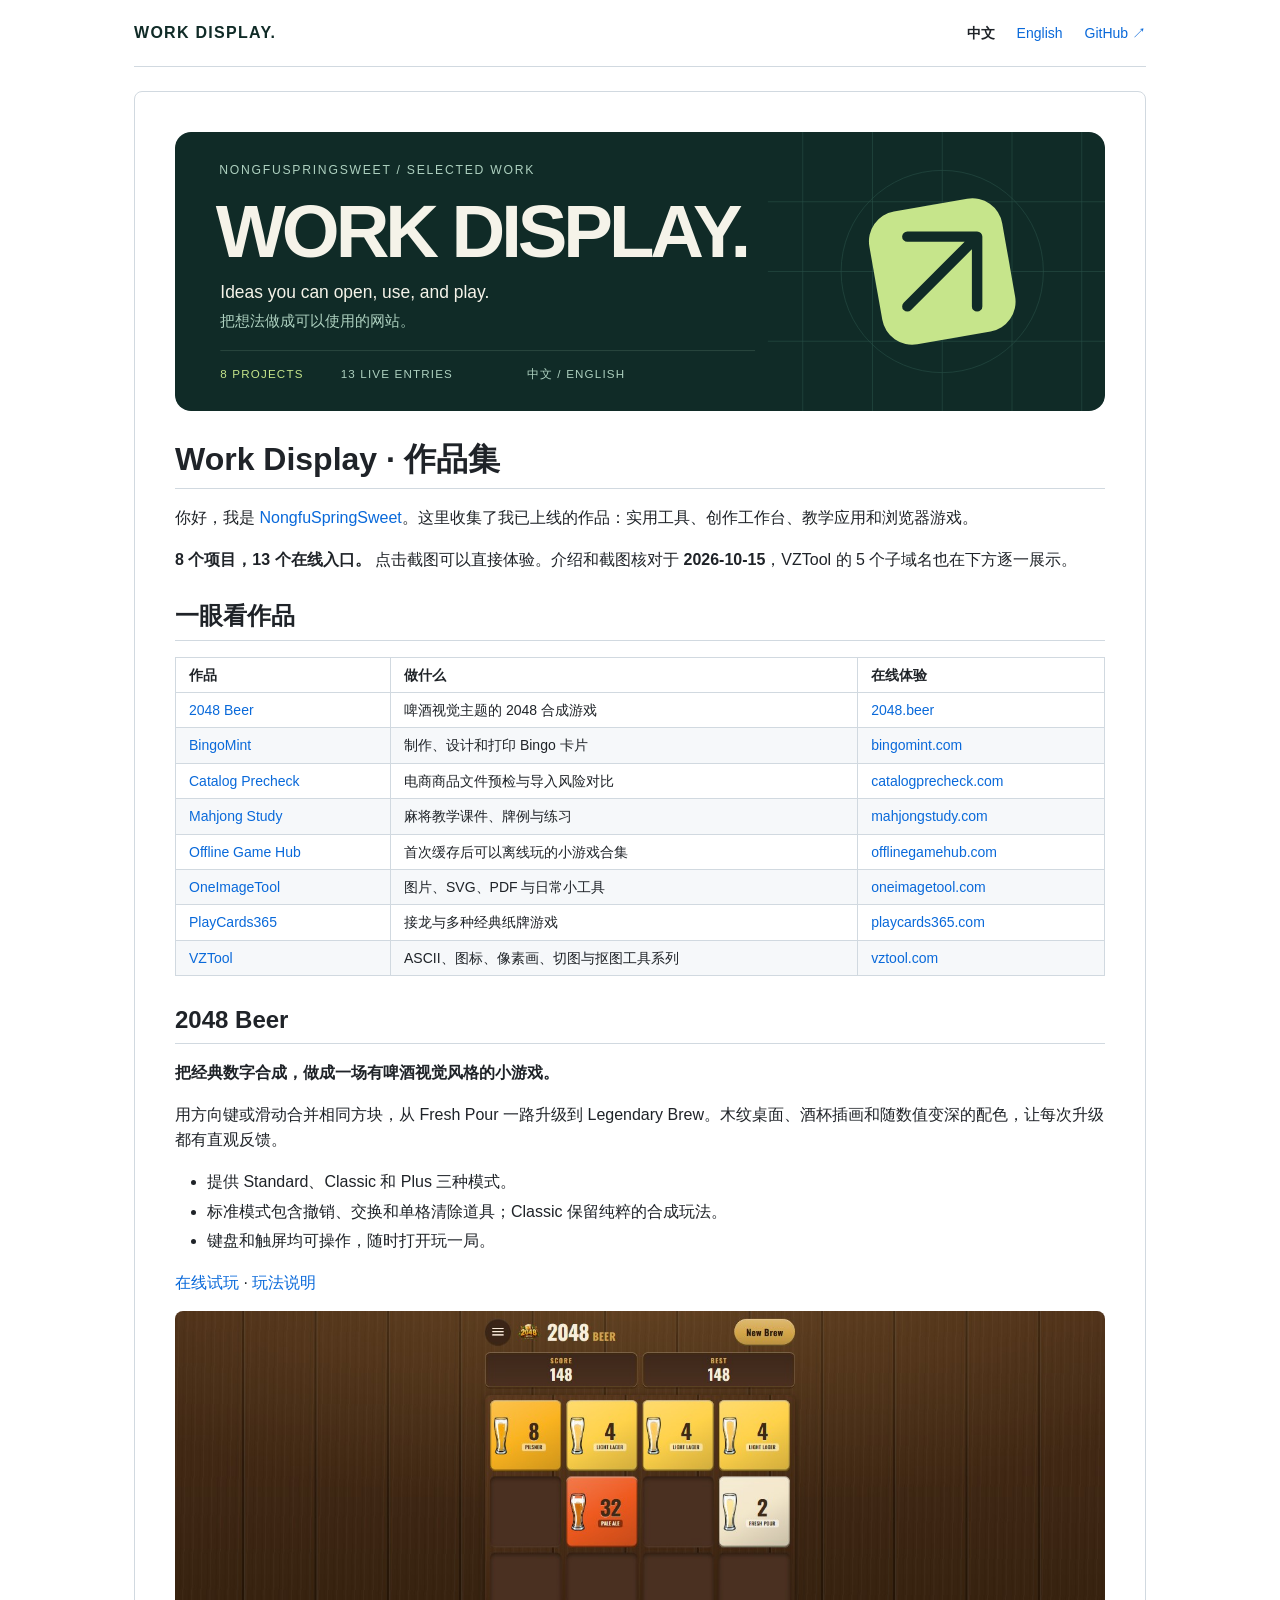
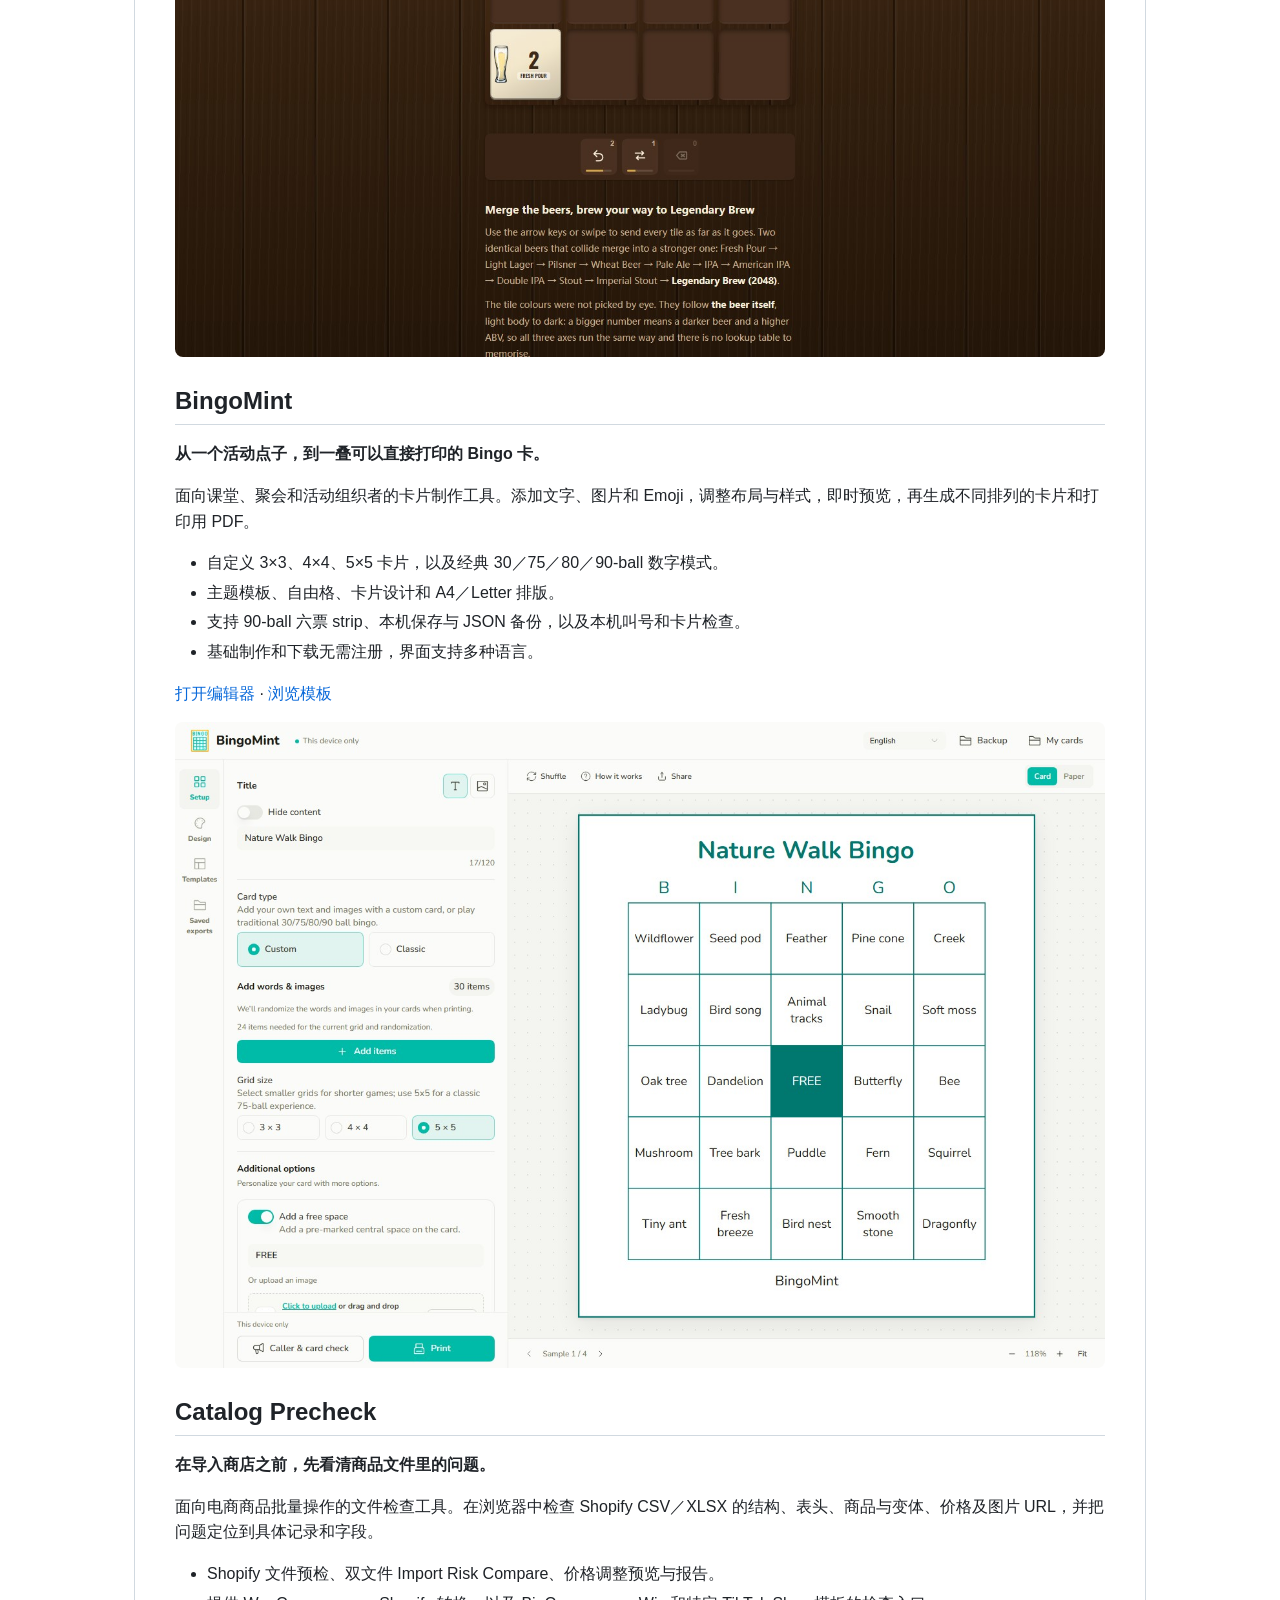
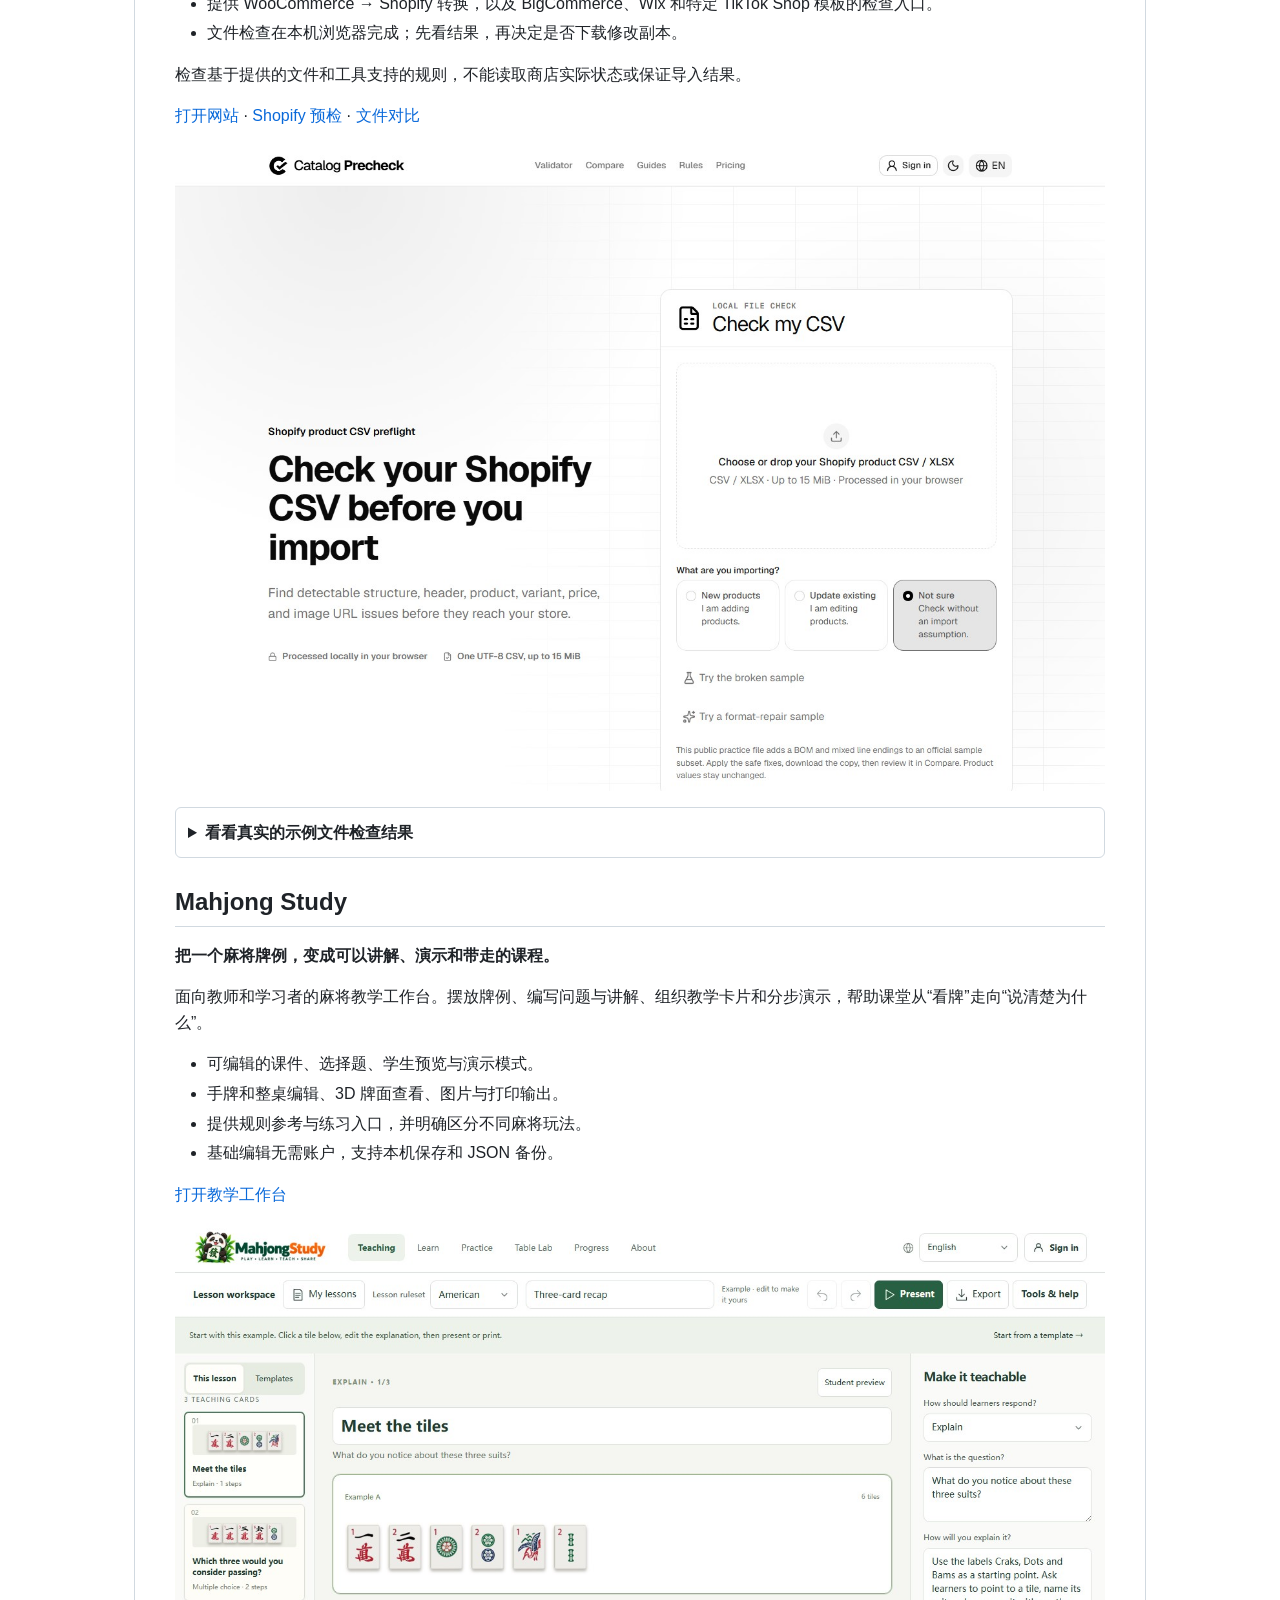
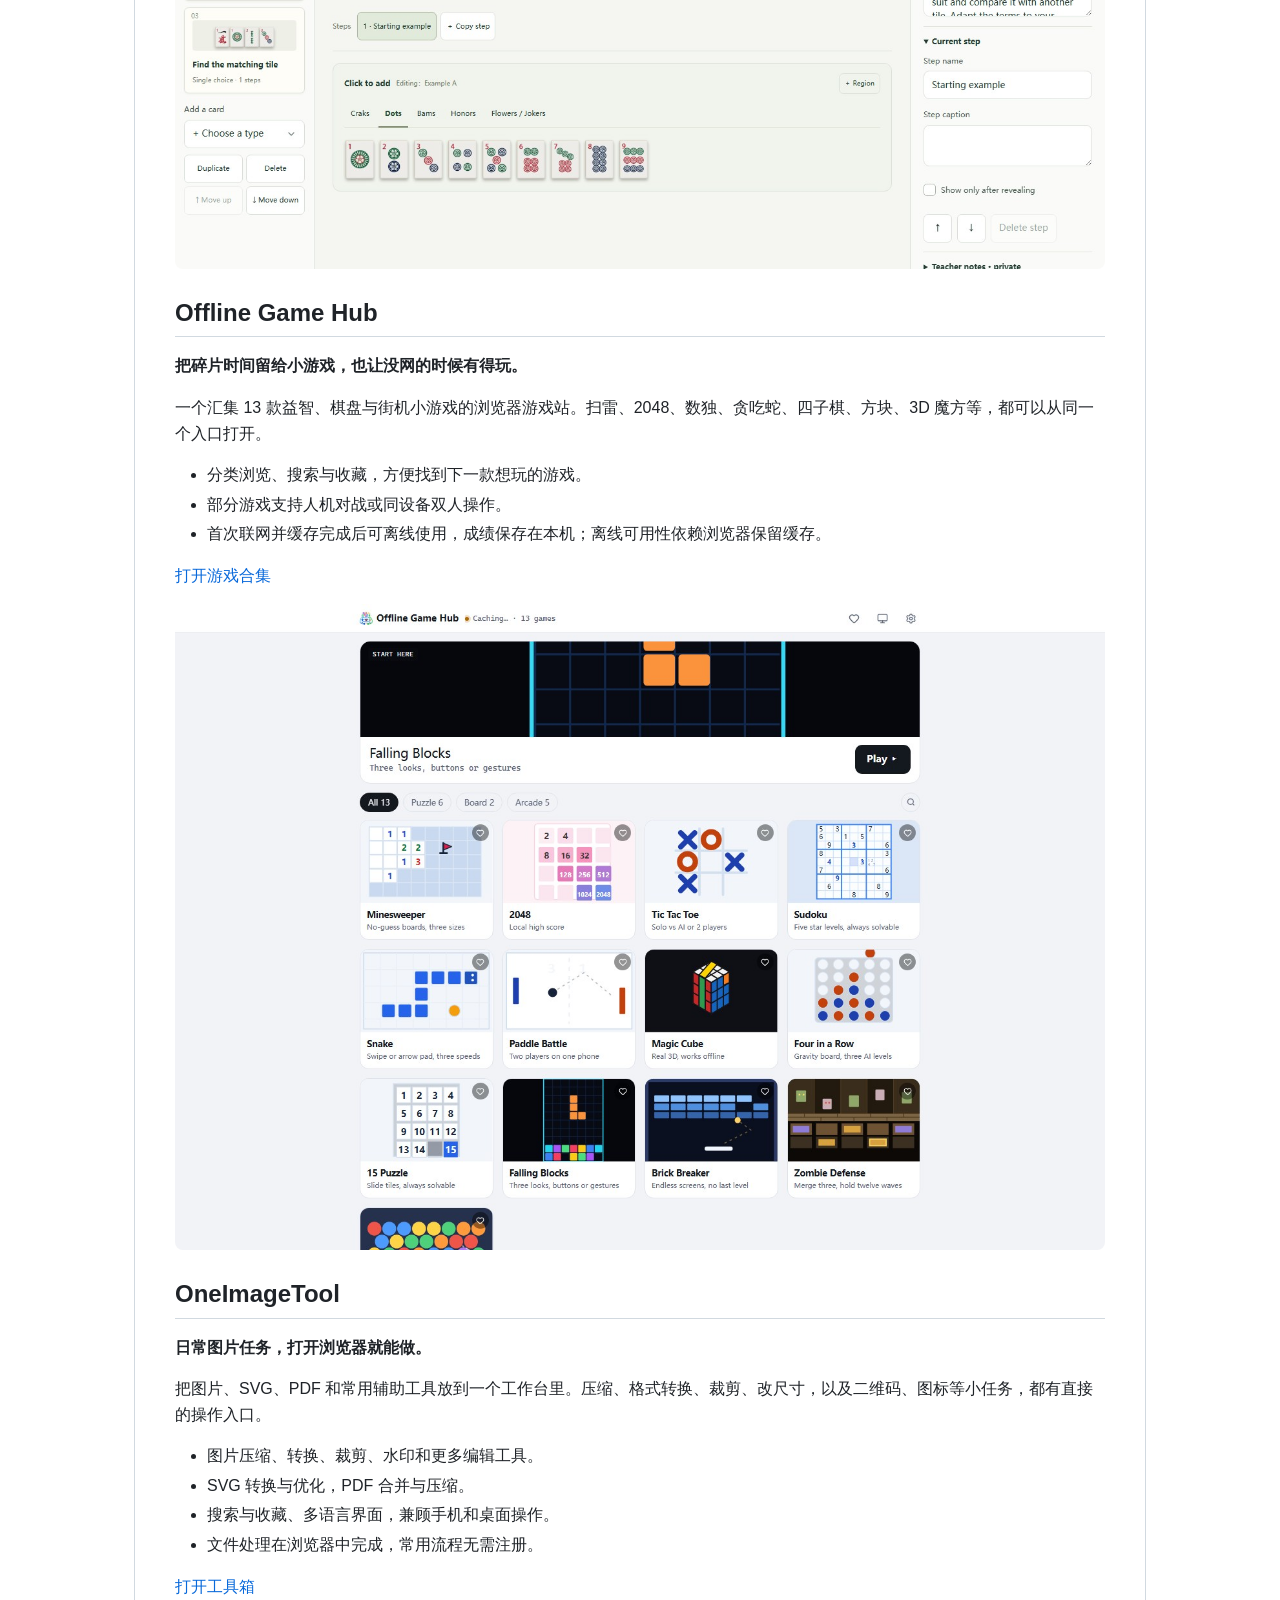
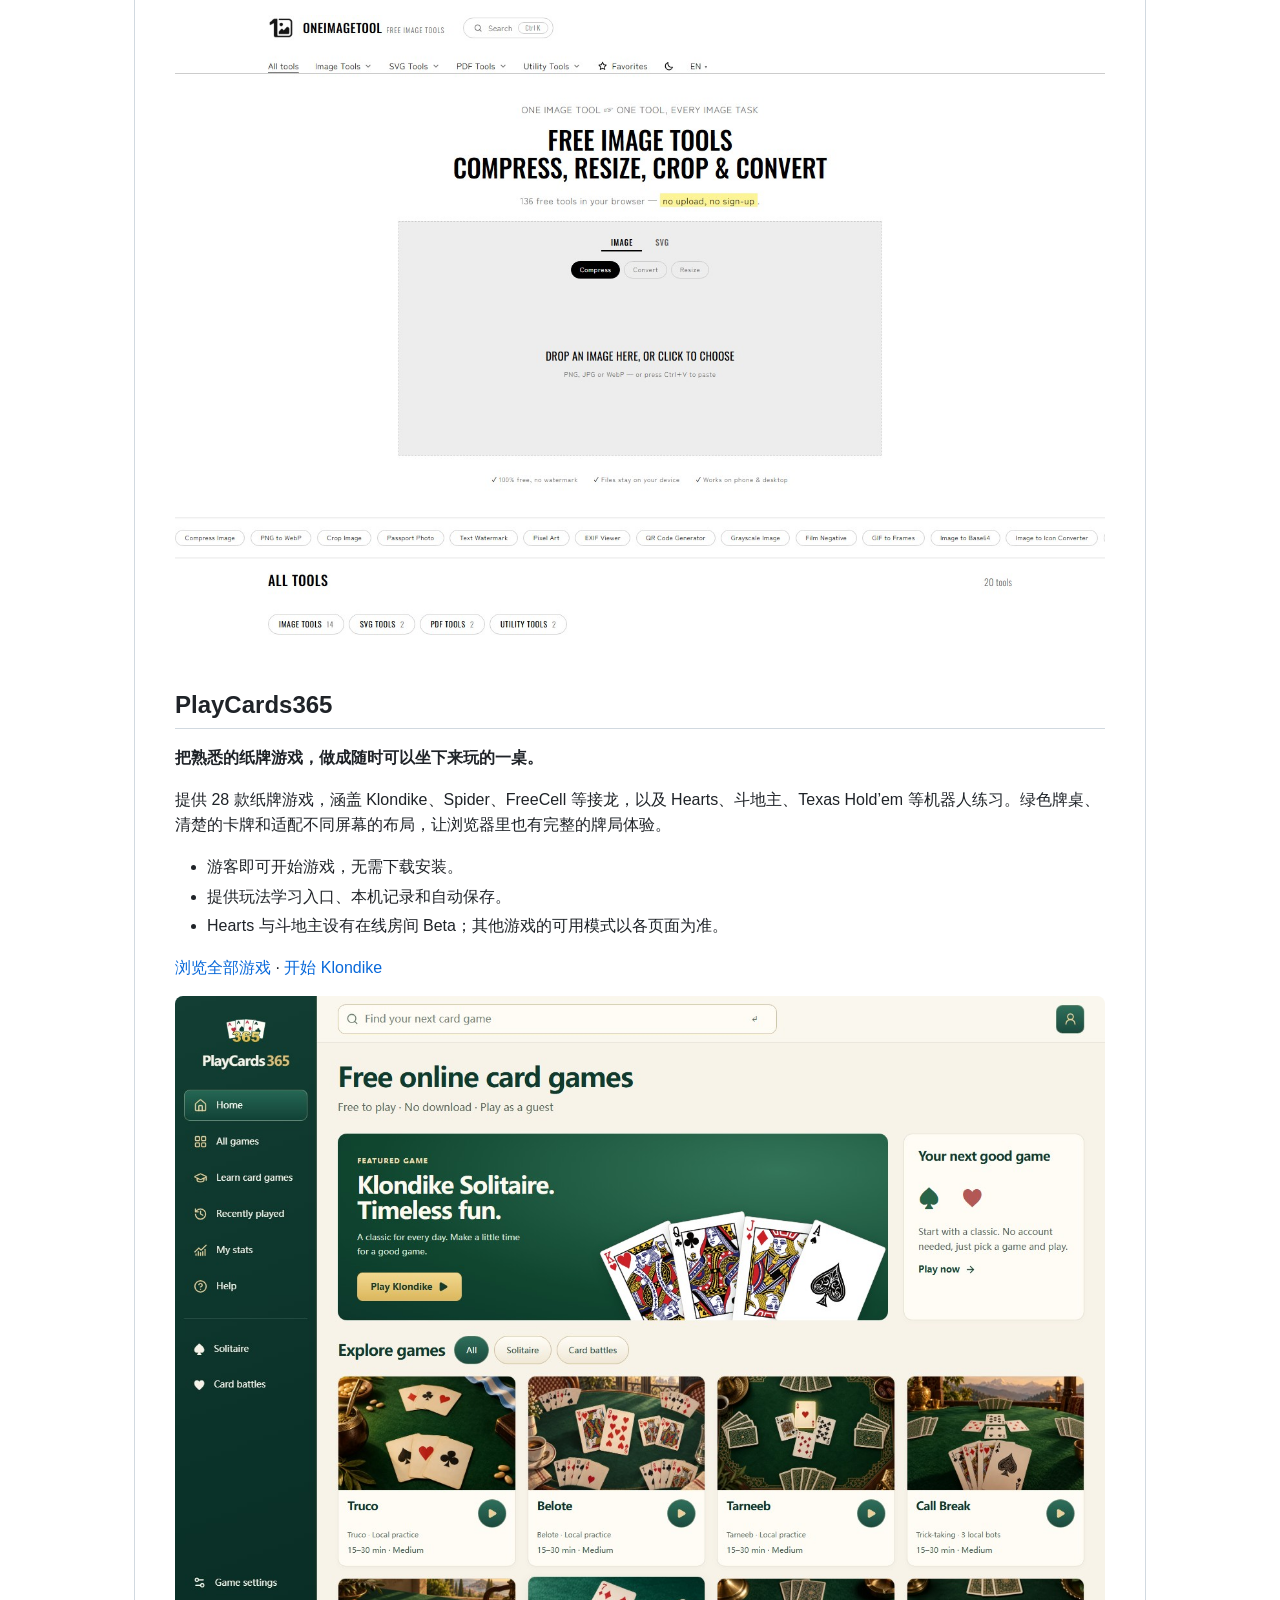
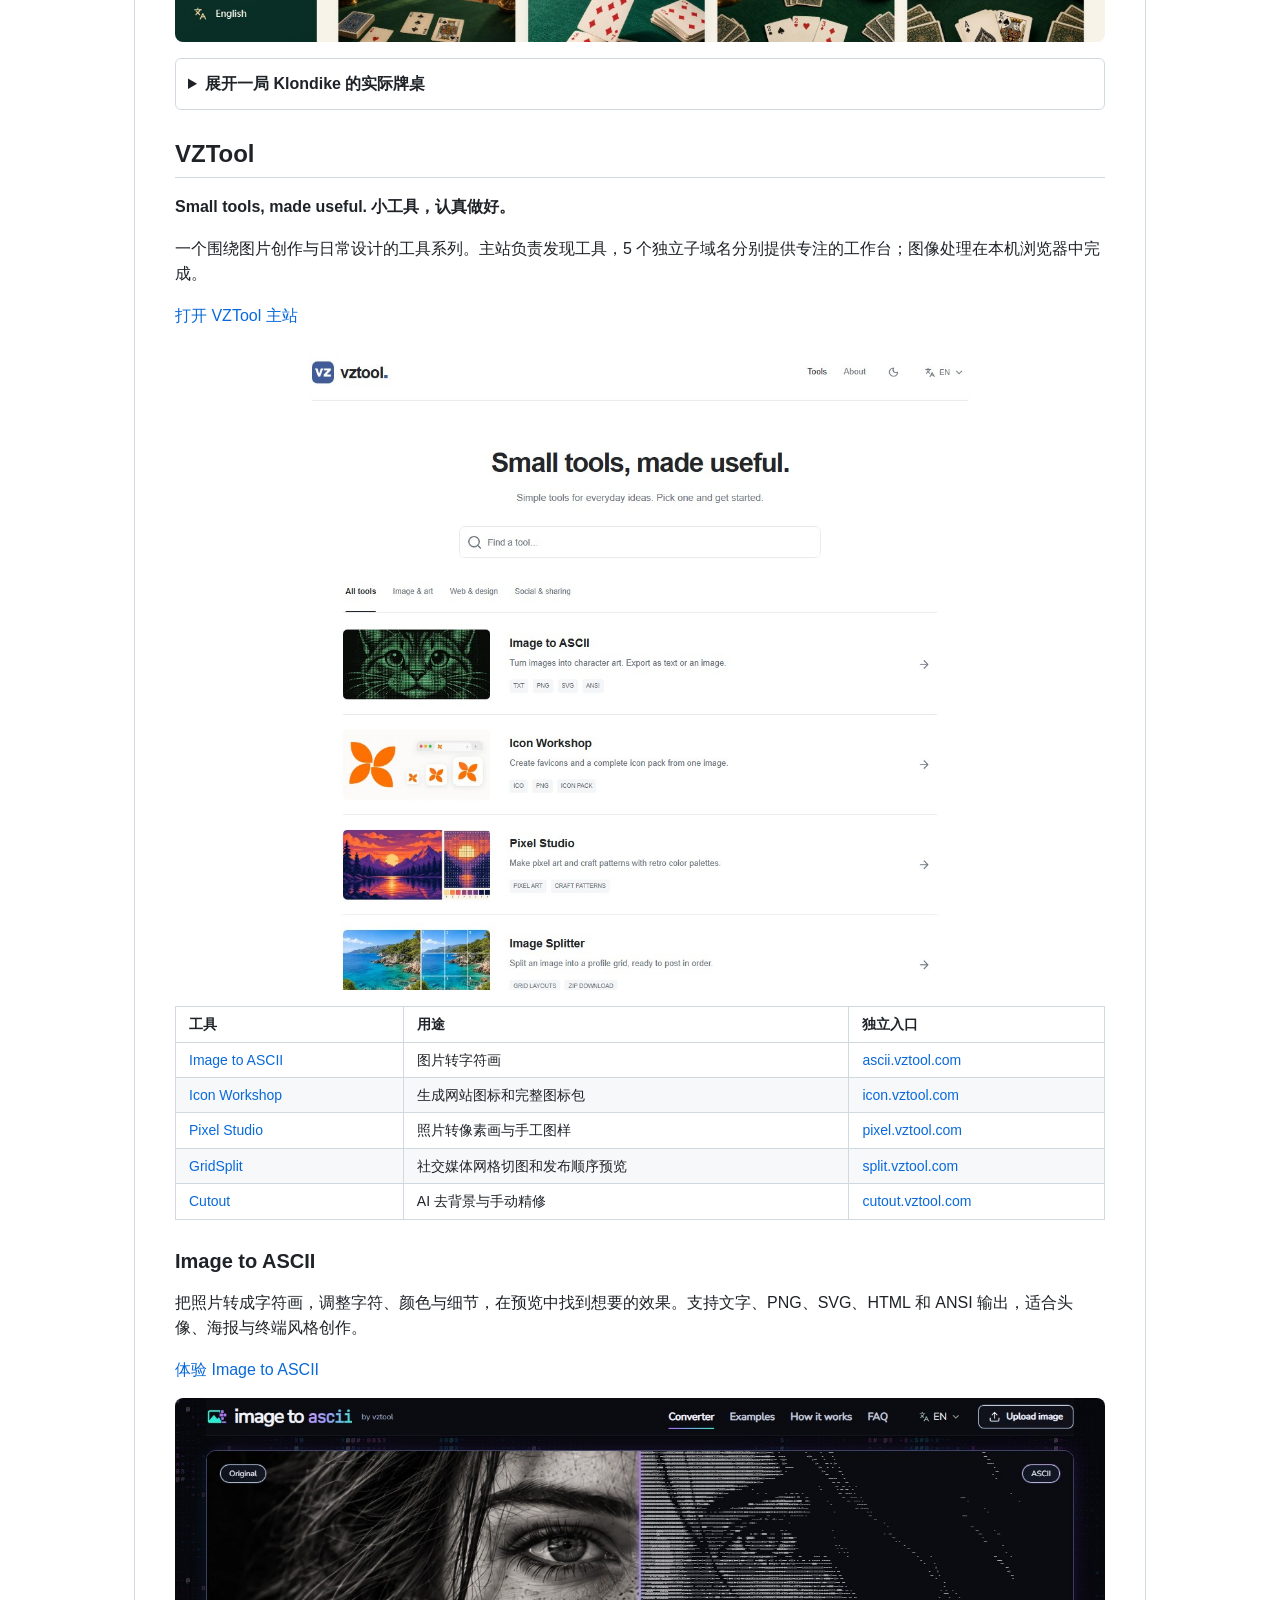
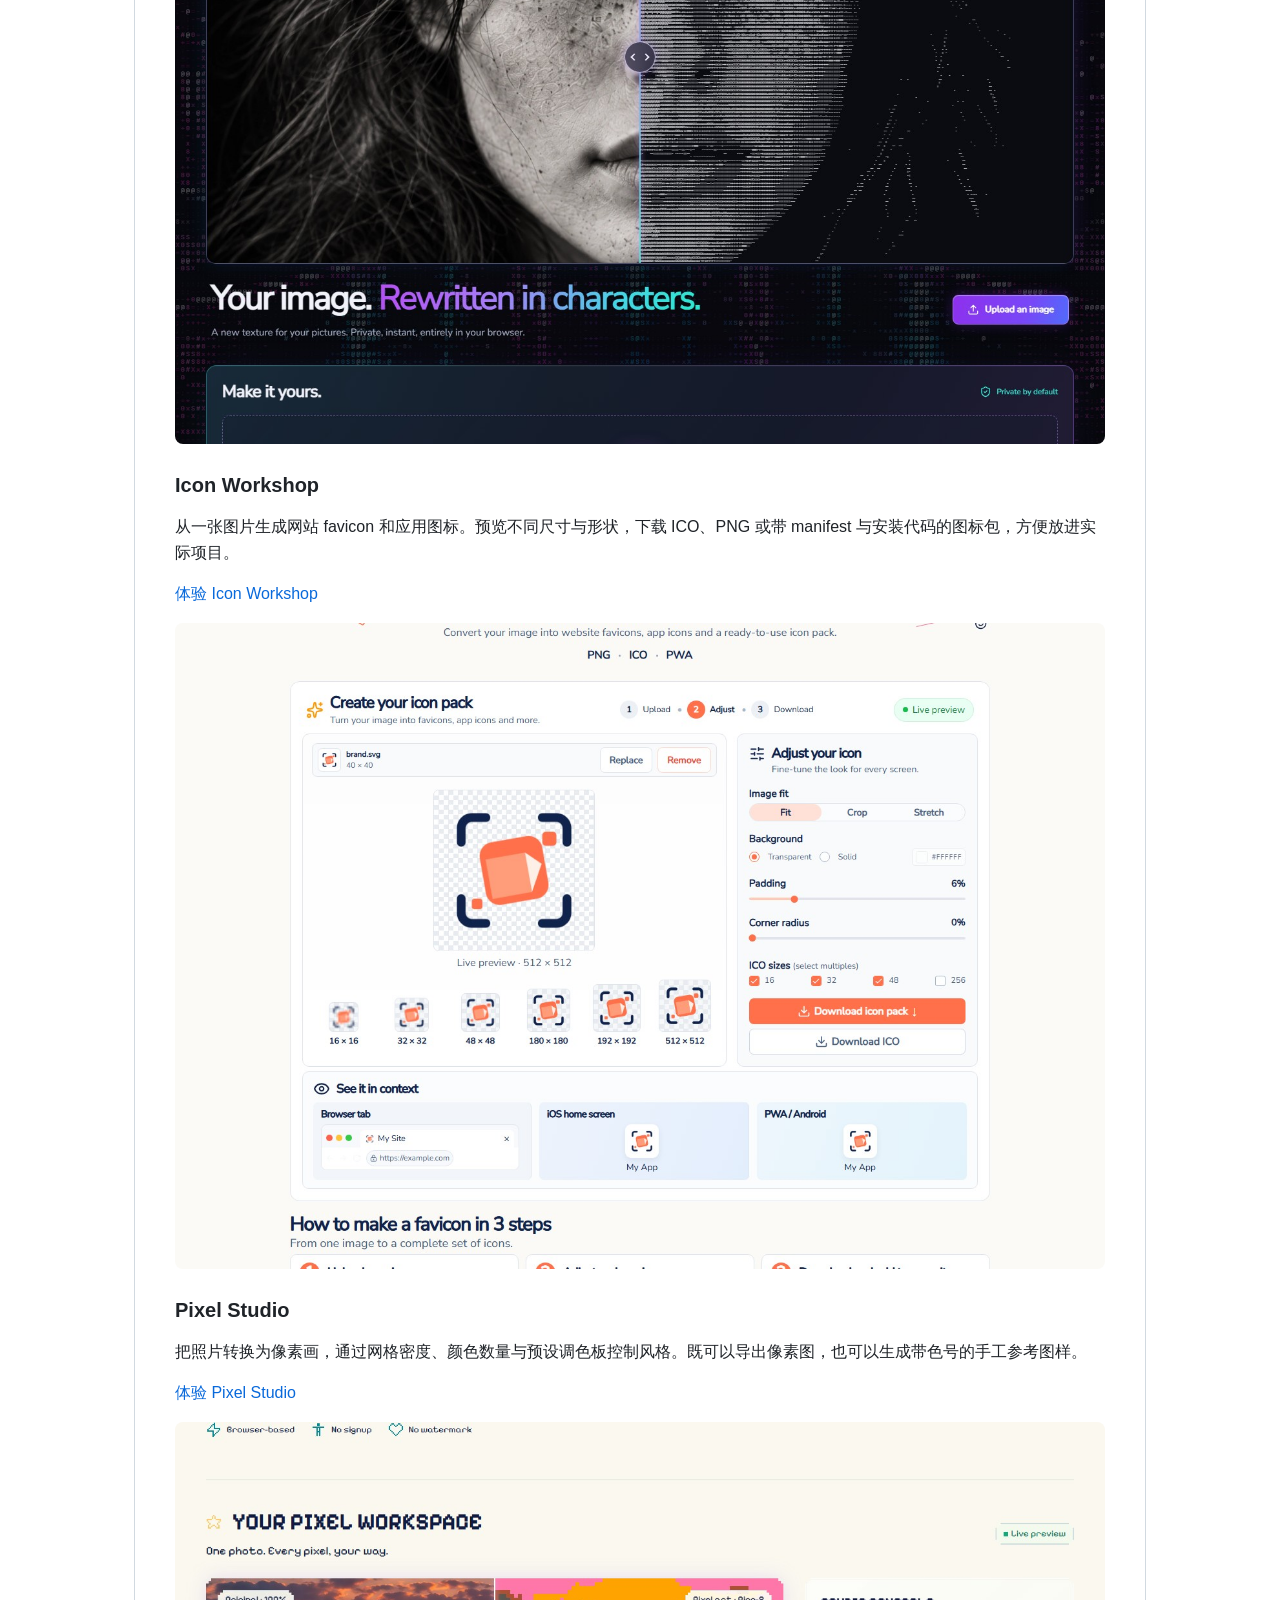
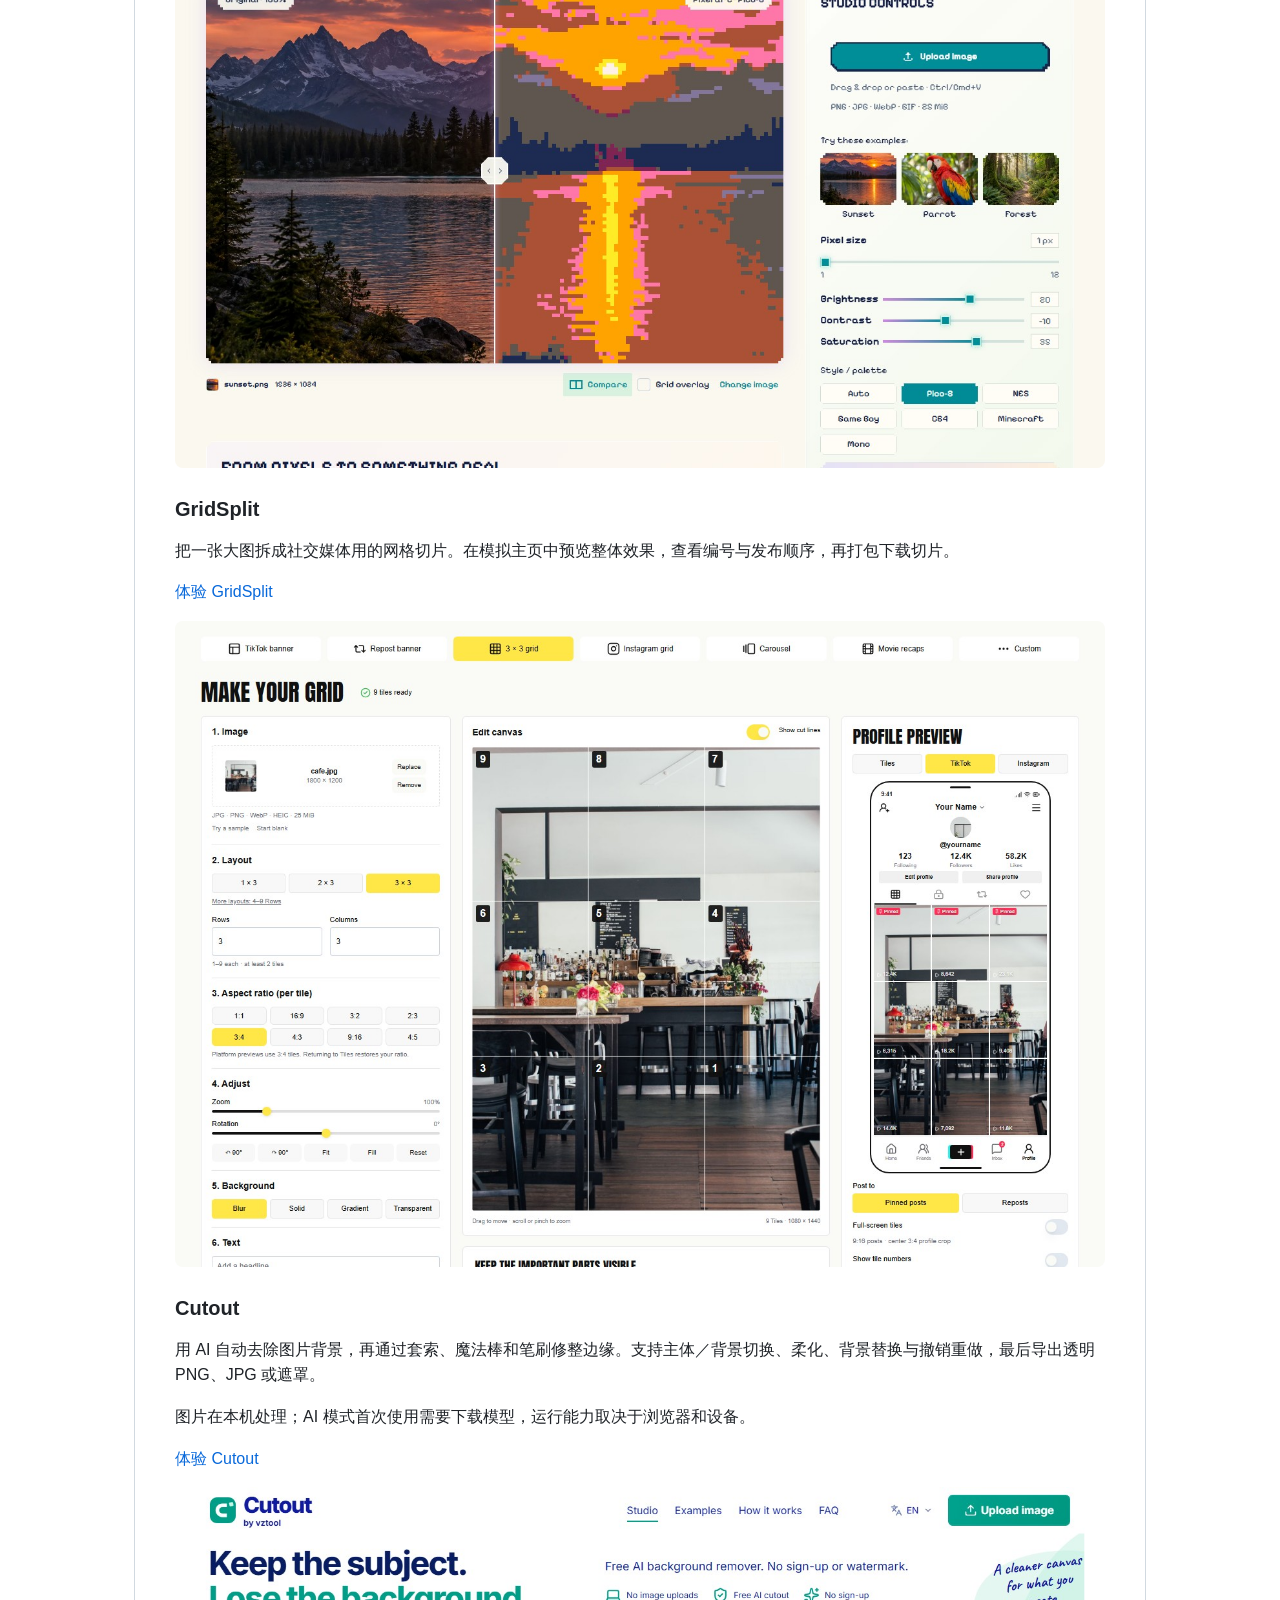
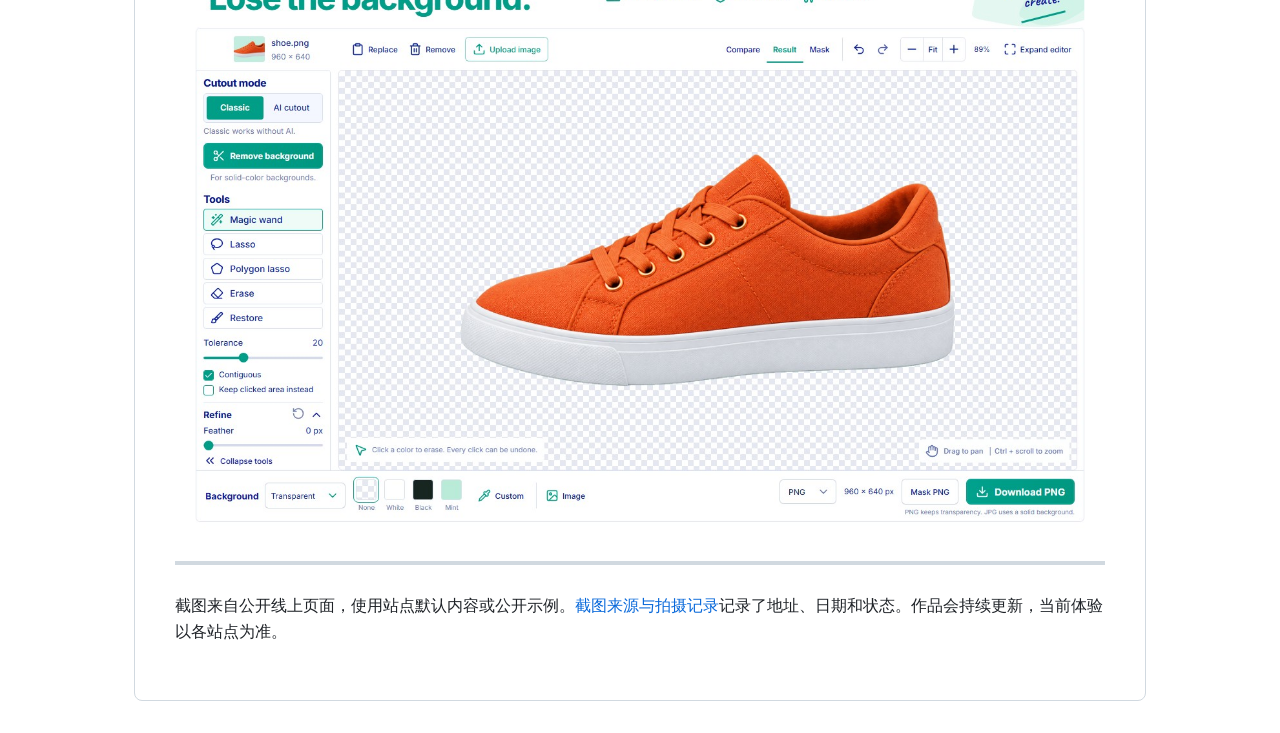
==== index.html @ c2ceb738 "Add bilingual static site for GitHub Pages" ====
<!doctype html>
<html lang="zh-CN">
<head>
  <meta charset="utf-8">
  <meta name="viewport" content="width=device-width, initial-scale=1">
  <title>Work Display · 作品集</title>
  <meta name="description" content="NongfuSpringSweet 的上线作品集：实用工具、创作工作台、麻将教学和浏览器游戏。8 个项目，13 个在线入口。">
  <link rel="canonical" href="https://nongfuspringsweet.github.io/workdisplay/">
  <link rel="alternate" hreflang="zh-CN" href="https://nongfuspringsweet.github.io/workdisplay/">
  <link rel="alternate" hreflang="en" href="https://nongfuspringsweet.github.io/workdisplay/en.html">
  <link rel="stylesheet" href="assets/site.css">
</head>
<body>
  <a class="skip-link" href="#main">跳到作品内容</a>
  <header class="site-header">
    <a class="site-brand" href="./">WORK DISPLAY.</a>
    <nav class="site-nav" aria-label="导航与语言">
      <a href="./" lang="zh-CN" aria-current="page">中文</a>
      <a href="en.html" lang="en">English</a>
      <a href="https://github.com/NongfuSpringSweet/workdisplay">GitHub ↗</a>
    </nav>
  </header>
  <!-- shortcut: These static pages mirror the READMEs; update both when project descriptions change. -->
  <main id="main"><article><p><img src="assets/cover.svg" alt="Work Display — 把想法做成可以使用的网站"></p>
<h1 id="work-display--作品集">Work Display · 作品集</h1>
<p>你好，我是 <a href="https://github.com/NongfuSpringSweet">NongfuSpringSweet</a>。这里收集了我已上线的作品：实用工具、创作工作台、教学应用和浏览器游戏。</p>
<p><strong>8 个项目，13 个在线入口。</strong> 点击截图可以直接体验。介绍和截图核对于 <strong>2026-10-15</strong>，VZTool 的 5 个子域名也在下方逐一展示。</p>
<h2 id="一眼看作品">一眼看作品</h2>
<table>
<thead>
<tr>
<th>作品</th>
<th>做什么</th>
<th>在线体验</th>
</tr>
</thead>
<tbody><tr>
<td><a href="#2048-beer">2048 Beer</a></td>
<td>啤酒视觉主题的 2048 合成游戏</td>
<td><a href="https://2048.beer/">2048.beer</a></td>
</tr>
<tr>
<td><a href="#bingomint">BingoMint</a></td>
<td>制作、设计和打印 Bingo 卡片</td>
<td><a href="https://bingomint.com/">bingomint.com</a></td>
</tr>
<tr>
<td><a href="#catalog-precheck">Catalog Precheck</a></td>
<td>电商商品文件预检与导入风险对比</td>
<td><a href="https://catalogprecheck.com/">catalogprecheck.com</a></td>
</tr>
<tr>
<td><a href="#mahjong-study">Mahjong Study</a></td>
<td>麻将教学课件、牌例与练习</td>
<td><a href="https://mahjongstudy.com/">mahjongstudy.com</a></td>
</tr>
<tr>
<td><a href="#offline-game-hub">Offline Game Hub</a></td>
<td>首次缓存后可以离线玩的小游戏合集</td>
<td><a href="https://offlinegamehub.com/">offlinegamehub.com</a></td>
</tr>
<tr>
<td><a href="#oneimagetool">OneImageTool</a></td>
<td>图片、SVG、PDF 与日常小工具</td>
<td><a href="https://oneimagetool.com/">oneimagetool.com</a></td>
</tr>
<tr>
<td><a href="#playcards365">PlayCards365</a></td>
<td>接龙与多种经典纸牌游戏</td>
<td><a href="https://playcards365.com/">playcards365.com</a></td>
</tr>
<tr>
<td><a href="#vztool">VZTool</a></td>
<td>ASCII、图标、像素画、切图与抠图工具系列</td>
<td><a href="https://vztool.com/">vztool.com</a></td>
</tr>
</tbody></table>
<h2 id="2048-beer">2048 Beer</h2>
<p><strong>把经典数字合成，做成一场有啤酒视觉风格的小游戏。</strong></p>
<p>用方向键或滑动合并相同方块，从 Fresh Pour 一路升级到 Legendary Brew。木纹桌面、酒杯插画和随数值变深的配色，让每次升级都有直观反馈。</p>
<ul>
<li>提供 Standard、Classic 和 Plus 三种模式。</li>
<li>标准模式包含撤销、交换和单格清除道具；Classic 保留纯粹的合成玩法。</li>
<li>键盘和触屏均可操作，随时打开玩一局。</li>
</ul>
<p><a href="https://2048.beer/">在线试玩</a> · <a href="https://2048.beer/how-to-play">玩法说明</a></p>
<p><a href="https://2048.beer/"><img src="assets/screenshots/2048-beer.jpg" alt="2048 Beer：实际游玩的合成棋盘"></a></p>
<h2 id="bingomint">BingoMint</h2>
<p><strong>从一个活动点子，到一叠可以直接打印的 Bingo 卡。</strong></p>
<p>面向课堂、聚会和活动组织者的卡片制作工具。添加文字、图片和 Emoji，调整布局与样式，即时预览，再生成不同排列的卡片和打印用 PDF。</p>
<ul>
<li>自定义 3×3、4×4、5×5 卡片，以及经典 30／75／80／90-ball 数字模式。</li>
<li>主题模板、自由格、卡片设计和 A4／Letter 排版。</li>
<li>支持 90-ball 六票 strip、本机保存与 JSON 备份，以及本机叫号和卡片检查。</li>
<li>基础制作和下载无需注册，界面支持多种语言。</li>
</ul>
<p><a href="https://bingomint.com/">打开编辑器</a> · <a href="https://bingomint.com/templates">浏览模板</a></p>
<p><a href="https://bingomint.com/"><img src="assets/screenshots/bingomint.jpg" alt="BingoMint：Nature Walk 示例卡的编辑与即时预览"></a></p>
<h2 id="catalog-precheck">Catalog Precheck</h2>
<p><strong>在导入商店之前，先看清商品文件里的问题。</strong></p>
<p>面向电商商品批量操作的文件检查工具。在浏览器中检查 Shopify CSV／XLSX 的结构、表头、商品与变体、价格及图片 URL，并把问题定位到具体记录和字段。</p>
<ul>
<li>Shopify 文件预检、双文件 Import Risk Compare、价格调整预览与报告。</li>
<li>提供 WooCommerce → Shopify 转换，以及 BigCommerce、Wix 和特定 TikTok Shop 模板的检查入口。</li>
<li>文件检查在本机浏览器完成；先看结果，再决定是否下载修改副本。</li>
</ul>
<p>检查基于提供的文件和工具支持的规则，不能读取商店实际状态或保证导入结果。</p>
<p><a href="https://catalogprecheck.com/">打开网站</a> · <a href="https://catalogprecheck.com/shopify-csv-validator">Shopify 预检</a> · <a href="https://catalogprecheck.com/compare">文件对比</a></p>
<p><a href="https://catalogprecheck.com/"><img src="assets/screenshots/catalog-precheck.jpg" alt="Catalog Precheck：Shopify 商品文件预检入口"></a></p>
<details>
<summary>看看真实的示例文件检查结果</summary>

<p>使用站点自带的公开练习文件，展示实际检查结果。</p>
<p><img src="assets/screenshots/catalog-precheck-check.jpg" alt="Catalog Precheck：公开练习文件的检查结果"></p>
</details>

<h2 id="mahjong-study">Mahjong Study</h2>
<p><strong>把一个麻将牌例，变成可以讲解、演示和带走的课程。</strong></p>
<p>面向教师和学习者的麻将教学工作台。摆放牌例、编写问题与讲解、组织教学卡片和分步演示，帮助课堂从“看牌”走向“说清楚为什么”。</p>
<ul>
<li>可编辑的课件、选择题、学生预览与演示模式。</li>
<li>手牌和整桌编辑、3D 牌面查看、图片与打印输出。</li>
<li>提供规则参考与练习入口，并明确区分不同麻将玩法。</li>
<li>基础编辑无需账户，支持本机保存和 JSON 备份。</li>
</ul>
<p><a href="https://mahjongstudy.com/">打开教学工作台</a></p>
<p><a href="https://mahjongstudy.com/"><img src="assets/screenshots/mahjong-study.jpg" alt="Mahjong Study：牌例、教学卡片与讲解编辑"></a></p>
<h2 id="offline-game-hub">Offline Game Hub</h2>
<p><strong>把碎片时间留给小游戏，也让没网的时候有得玩。</strong></p>
<p>一个汇集 13 款益智、棋盘与街机小游戏的浏览器游戏站。扫雷、2048、数独、贪吃蛇、四子棋、方块、3D 魔方等，都可以从同一个入口打开。</p>
<ul>
<li>分类浏览、搜索与收藏，方便找到下一款想玩的游戏。</li>
<li>部分游戏支持人机对战或同设备双人操作。</li>
<li>首次联网并缓存完成后可离线使用，成绩保存在本机；离线可用性依赖浏览器保留缓存。</li>
</ul>
<p><a href="https://offlinegamehub.com/">打开游戏合集</a></p>
<p><a href="https://offlinegamehub.com/"><img src="assets/screenshots/offline-game-hub.jpg" alt="Offline Game Hub：按类别浏览小游戏"></a></p>
<h2 id="oneimagetool">OneImageTool</h2>
<p><strong>日常图片任务，打开浏览器就能做。</strong></p>
<p>把图片、SVG、PDF 和常用辅助工具放到一个工作台里。压缩、格式转换、裁剪、改尺寸，以及二维码、图标等小任务，都有直接的操作入口。</p>
<ul>
<li>图片压缩、转换、裁剪、水印和更多编辑工具。</li>
<li>SVG 转换与优化，PDF 合并与压缩。</li>
<li>搜索与收藏、多语言界面，兼顾手机和桌面操作。</li>
<li>文件处理在浏览器中完成，常用流程无需注册。</li>
</ul>
<p><a href="https://oneimagetool.com/">打开工具箱</a></p>
<p><a href="https://oneimagetool.com/"><img src="assets/screenshots/one-image-tool.jpg" alt="OneImageTool：图片压缩、转换与改尺寸工作台"></a></p>
<h2 id="playcards365">PlayCards365</h2>
<p><strong>把熟悉的纸牌游戏，做成随时可以坐下来玩的一桌。</strong></p>
<p>提供 28 款纸牌游戏，涵盖 Klondike、Spider、FreeCell 等接龙，以及 Hearts、斗地主、Texas Hold’em 等机器人练习。绿色牌桌、清楚的卡牌和适配不同屏幕的布局，让浏览器里也有完整的牌局体验。</p>
<ul>
<li>游客即可开始游戏，无需下载安装。</li>
<li>提供玩法学习入口、本机记录和自动保存。</li>
<li>Hearts 与斗地主设有在线房间 Beta；其他游戏的可用模式以各页面为准。</li>
</ul>
<p><a href="https://playcards365.com/">浏览全部游戏</a> · <a href="https://playcards365.com/games/klondike/">开始 Klondike</a></p>
<p><a href="https://playcards365.com/"><img src="assets/screenshots/playcards365.jpg" alt="PlayCards365：经典接龙与纸牌游戏大厅"></a></p>
<details>
<summary>展开一局 Klondike 的实际牌桌</summary>

<p><img src="assets/screenshots/playcards365-game.jpg" alt="PlayCards365：Klondike 实际游戏界面"></p>
</details>

<h2 id="vztool">VZTool</h2>
<p><strong>Small tools, made useful. 小工具，认真做好。</strong></p>
<p>一个围绕图片创作与日常设计的工具系列。主站负责发现工具，5 个独立子域名分别提供专注的工作台；图像处理在本机浏览器中完成。</p>
<p><a href="https://vztool.com/">打开 VZTool 主站</a></p>
<p><a href="https://vztool.com/"><img src="assets/screenshots/vztool.jpg" alt="VZTool：图片创作工具系列首页"></a></p>
<table>
<thead>
<tr>
<th>工具</th>
<th>用途</th>
<th>独立入口</th>
</tr>
</thead>
<tbody><tr>
<td><a href="#image-to-ascii">Image to ASCII</a></td>
<td>图片转字符画</td>
<td><a href="https://ascii.vztool.com/">ascii.vztool.com</a></td>
</tr>
<tr>
<td><a href="#icon-workshop">Icon Workshop</a></td>
<td>生成网站图标和完整图标包</td>
<td><a href="https://icon.vztool.com/">icon.vztool.com</a></td>
</tr>
<tr>
<td><a href="#pixel-studio">Pixel Studio</a></td>
<td>照片转像素画与手工图样</td>
<td><a href="https://pixel.vztool.com/">pixel.vztool.com</a></td>
</tr>
<tr>
<td><a href="#gridsplit">GridSplit</a></td>
<td>社交媒体网格切图和发布顺序预览</td>
<td><a href="https://split.vztool.com/">split.vztool.com</a></td>
</tr>
<tr>
<td><a href="#cutout">Cutout</a></td>
<td>AI 去背景与手动精修</td>
<td><a href="https://cutout.vztool.com/">cutout.vztool.com</a></td>
</tr>
</tbody></table>
<h3 id="image-to-ascii">Image to ASCII</h3>
<p>把照片转成字符画，调整字符、颜色与细节，在预览中找到想要的效果。支持文字、PNG、SVG、HTML 和 ANSI 输出，适合头像、海报与终端风格创作。</p>
<p><a href="https://ascii.vztool.com/">体验 Image to ASCII</a></p>
<p><a href="https://ascii.vztool.com/"><img src="assets/screenshots/vztool-ascii.jpg" alt="Image to ASCII：字符画转换工作台"></a></p>
<h3 id="icon-workshop">Icon Workshop</h3>
<p>从一张图片生成网站 favicon 和应用图标。预览不同尺寸与形状，下载 ICO、PNG 或带 manifest 与安装代码的图标包，方便放进实际项目。</p>
<p><a href="https://icon.vztool.com/">体验 Icon Workshop</a></p>
<p><a href="https://icon.vztool.com/"><img src="assets/screenshots/vztool-icon.jpg" alt="Icon Workshop：网站图标制作与预览"></a></p>
<h3 id="pixel-studio">Pixel Studio</h3>
<p>把照片转换为像素画，通过网格密度、颜色数量与预设调色板控制风格。既可以导出像素图，也可以生成带色号的手工参考图样。</p>
<p><a href="https://pixel.vztool.com/">体验 Pixel Studio</a></p>
<p><a href="https://pixel.vztool.com/"><img src="assets/screenshots/vztool-pixel.jpg" alt="Pixel Studio：像素画与手工图样工作台"></a></p>
<h3 id="gridsplit">GridSplit</h3>
<p>把一张大图拆成社交媒体用的网格切片。在模拟主页中预览整体效果，查看编号与发布顺序，再打包下载切片。</p>
<p><a href="https://split.vztool.com/">体验 GridSplit</a></p>
<p><a href="https://split.vztool.com/"><img src="assets/screenshots/vztool-split.jpg" alt="GridSplit：社交媒体网格切图与主页预览"></a></p>
<h3 id="cutout">Cutout</h3>
<p>用 AI 自动去除图片背景，再通过套索、魔法棒和笔刷修整边缘。支持主体／背景切换、柔化、背景替换与撤销重做，最后导出透明 PNG、JPG 或遮罩。</p>
<p>图片在本机处理；AI 模式首次使用需要下载模型，运行能力取决于浏览器和设备。</p>
<p><a href="https://cutout.vztool.com/">体验 Cutout</a></p>
<p><a href="https://cutout.vztool.com/"><img src="assets/screenshots/vztool-cutout.jpg" alt="Cutout：AI 去背景与手动抠图工作台"></a></p>
<hr>
<p>截图来自公开线上页面，使用站点默认内容或公开示例。<a href="https://github.com/NongfuSpringSweet/workdisplay/blob/main/SCREENSHOTS.md">截图来源与拍摄记录</a>记录了地址、日期和状态。作品会持续更新，当前体验以各站点为准。</p>
</article></main>
</body>
</html>
---- assets/site.css ----
*{box-sizing:border-box}body{margin:0;color:#1f2328;background:white;font-family:-apple-system,BlinkMacSystemFont,"Segoe UI","Microsoft YaHei",sans-serif;font-size:16px;line-height:1.6}article{max-width:1012px;margin:32px auto;padding:40px;border:1px solid #d1d9e0;border-radius:8px}h1,h2,h3{line-height:1.3;margin:28px 0 16px;font-weight:600}h1{font-size:32px}h2{font-size:24px}h1,h2{padding-bottom:8px;border-bottom:1px solid #d1d9e0}h3{font-size:20px}p,ul,table,details{margin-top:0;margin-bottom:16px}img{max-width:100%;height:auto;vertical-align:middle}a{color:#0969da;text-decoration:none}table{border-collapse:collapse;width:100%;font-size:14px}td,th{border:1px solid #d1d9e0;padding:6px 13px;text-align:left}tr:nth-child(2n){background:#f6f8fa}ul{padding-left:2em}li+li{margin-top:4px}details{padding:12px;border:1px solid #d1d9e0;border-radius:6px}summary{cursor:pointer}hr{border:0;height:4px;background:#d1d9e0;margin:28px 0}code{background:#f6f8fa;padding:2px 5px;border-radius:4px}@media(max-width:600px){article{margin:0;padding:18px;border:0}table{display:block;overflow:auto;font-size:12px}h1{font-size:27px}h2{font-size:23px}}
.site-header{max-width:1012px;margin:0 auto;padding:20px 0;display:flex;align-items:center;justify-content:space-between;border-bottom:1px solid #d1d9e0}.site-brand{font-weight:700;color:#102b27;letter-spacing:.08em}.site-nav{display:flex;gap:22px;font-size:14px}.site-nav [aria-current]{color:#1f2328;font-weight:700}.skip-link{position:absolute;top:-80px;left:20px;background:white;padding:12px;z-index:10}.skip-link:focus{top:10px}a:hover{text-decoration:underline}a:focus-visible,summary:focus-visible{outline:3px solid #238664;outline-offset:4px}article{margin-top:24px}h2,h3{scroll-margin-top:24px}article>p:first-child img{border-radius:16px}article img{border-radius:8px}summary{font-weight:600}details[open]>summary{margin-bottom:16px}@media(max-width:1080px){.site-header{margin:0 18px}}@media(max-width:600px){.site-header{padding:16px 0}.site-nav{gap:14px}article{margin-top:12px}}
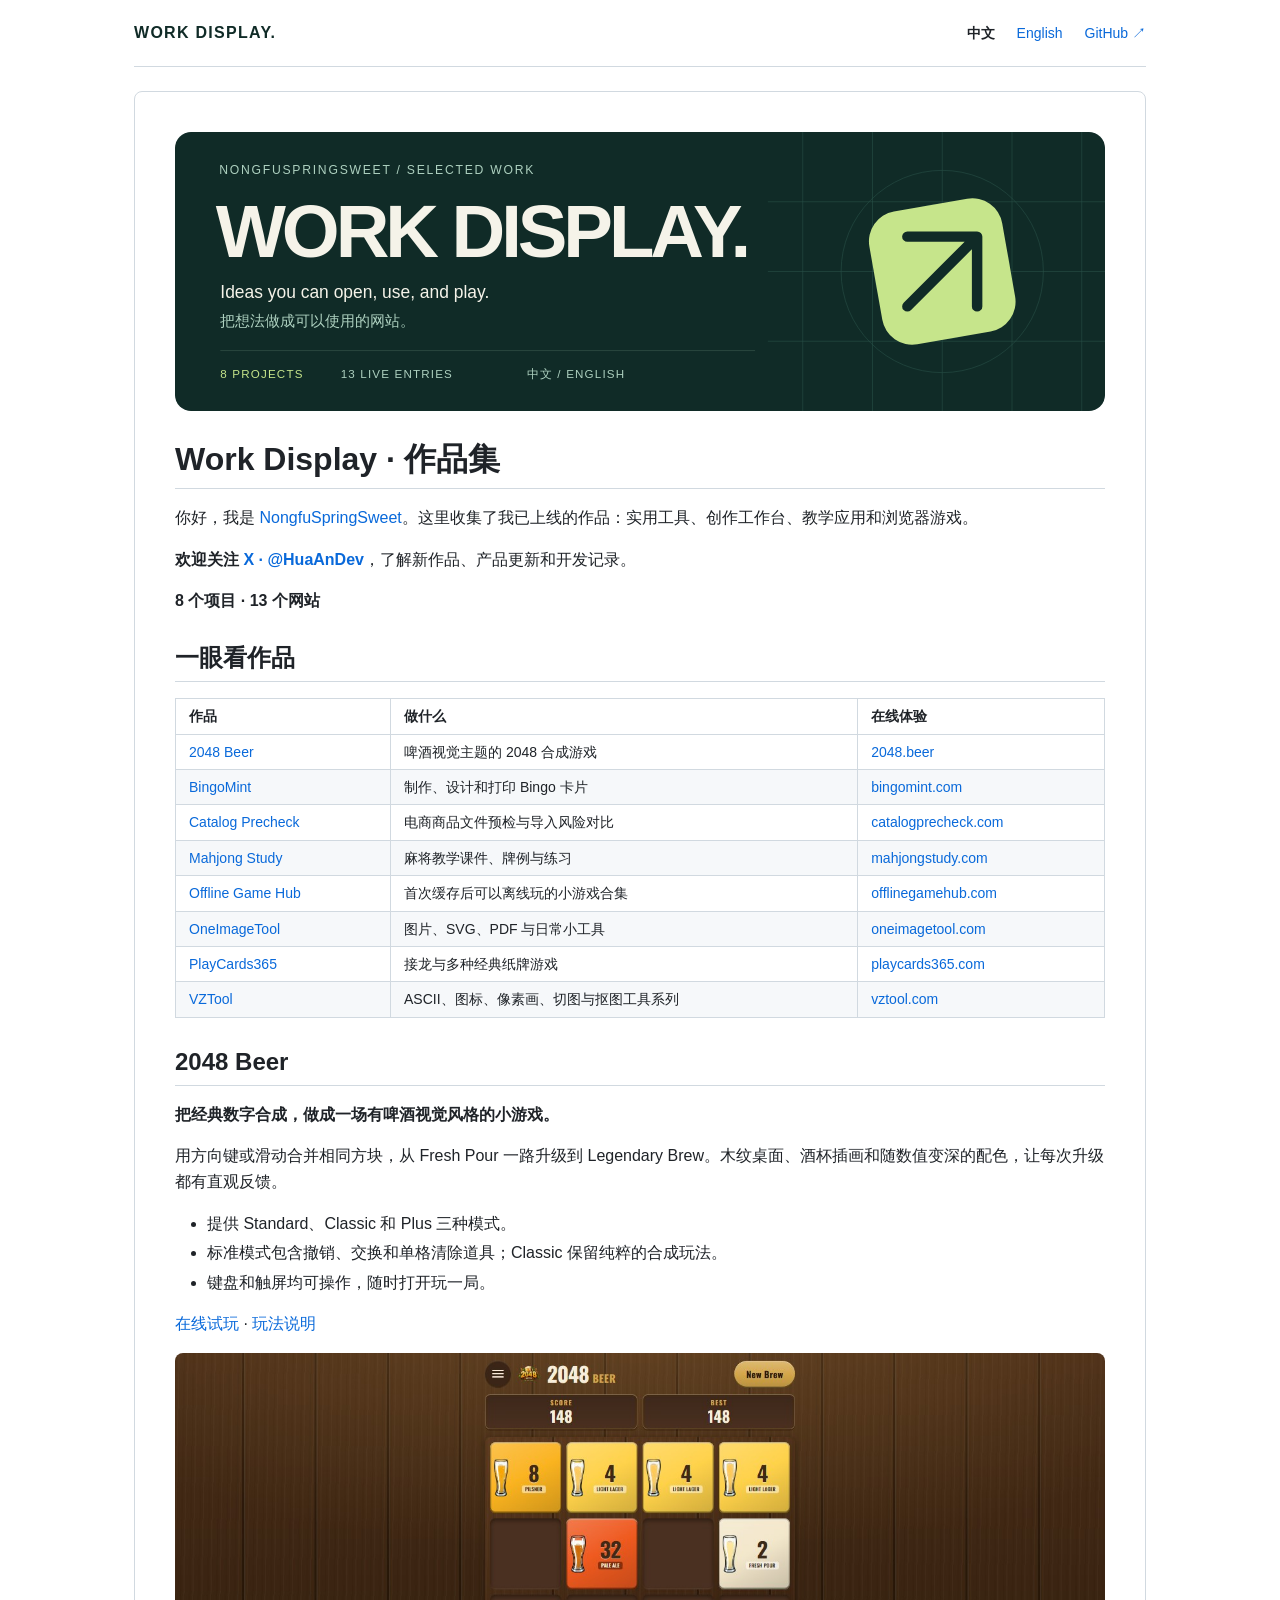
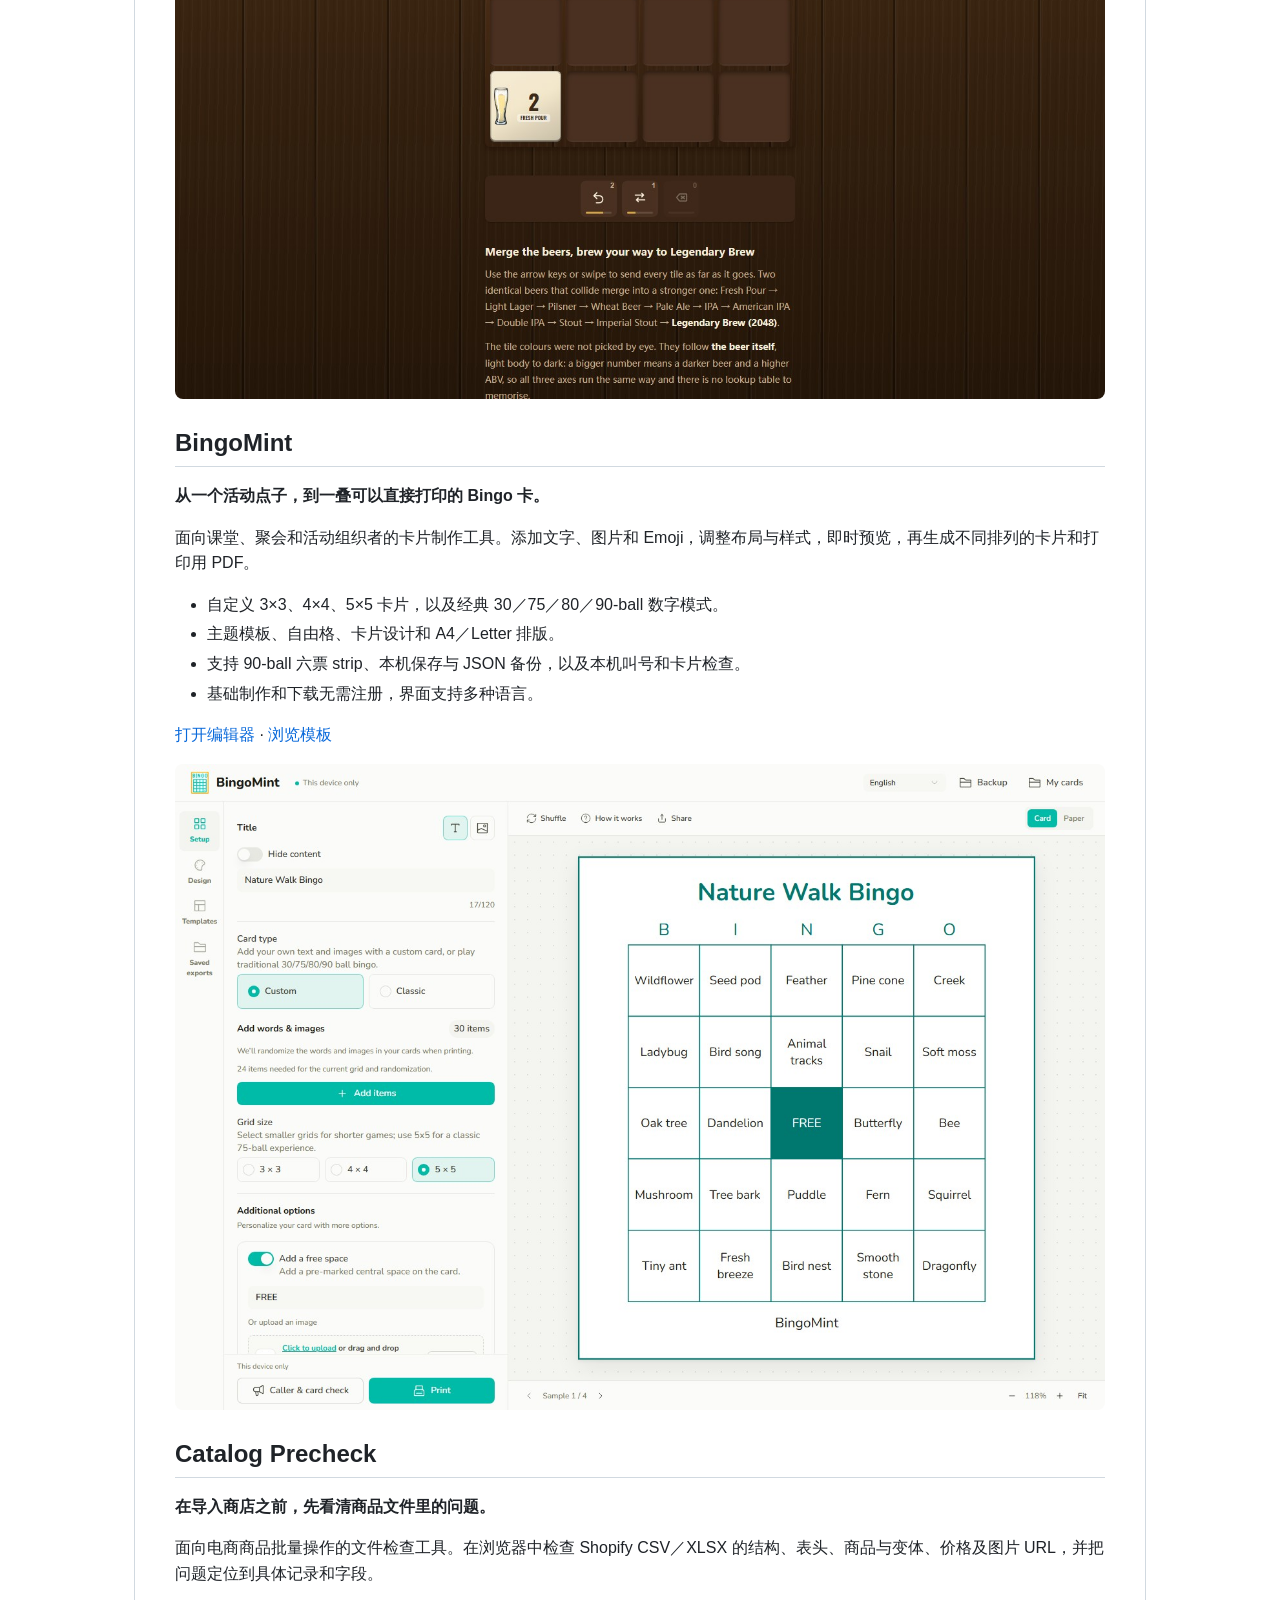
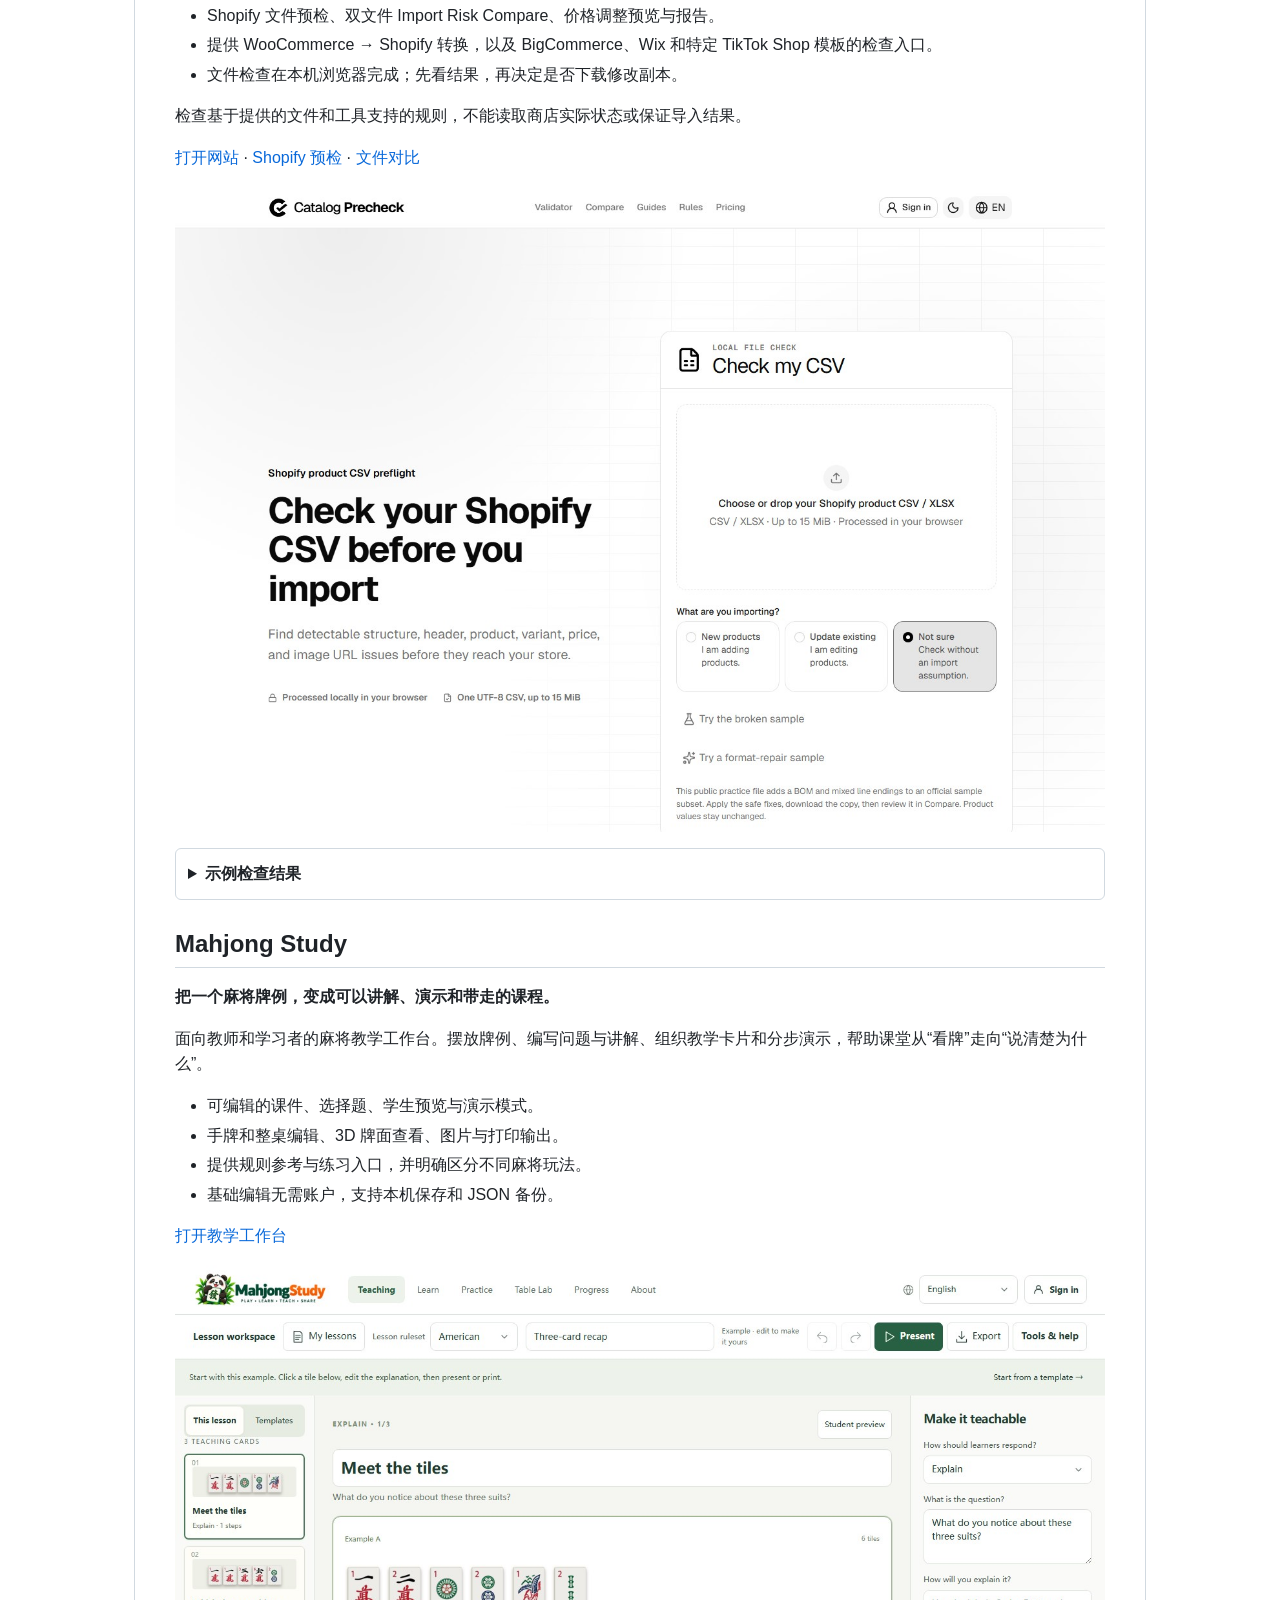
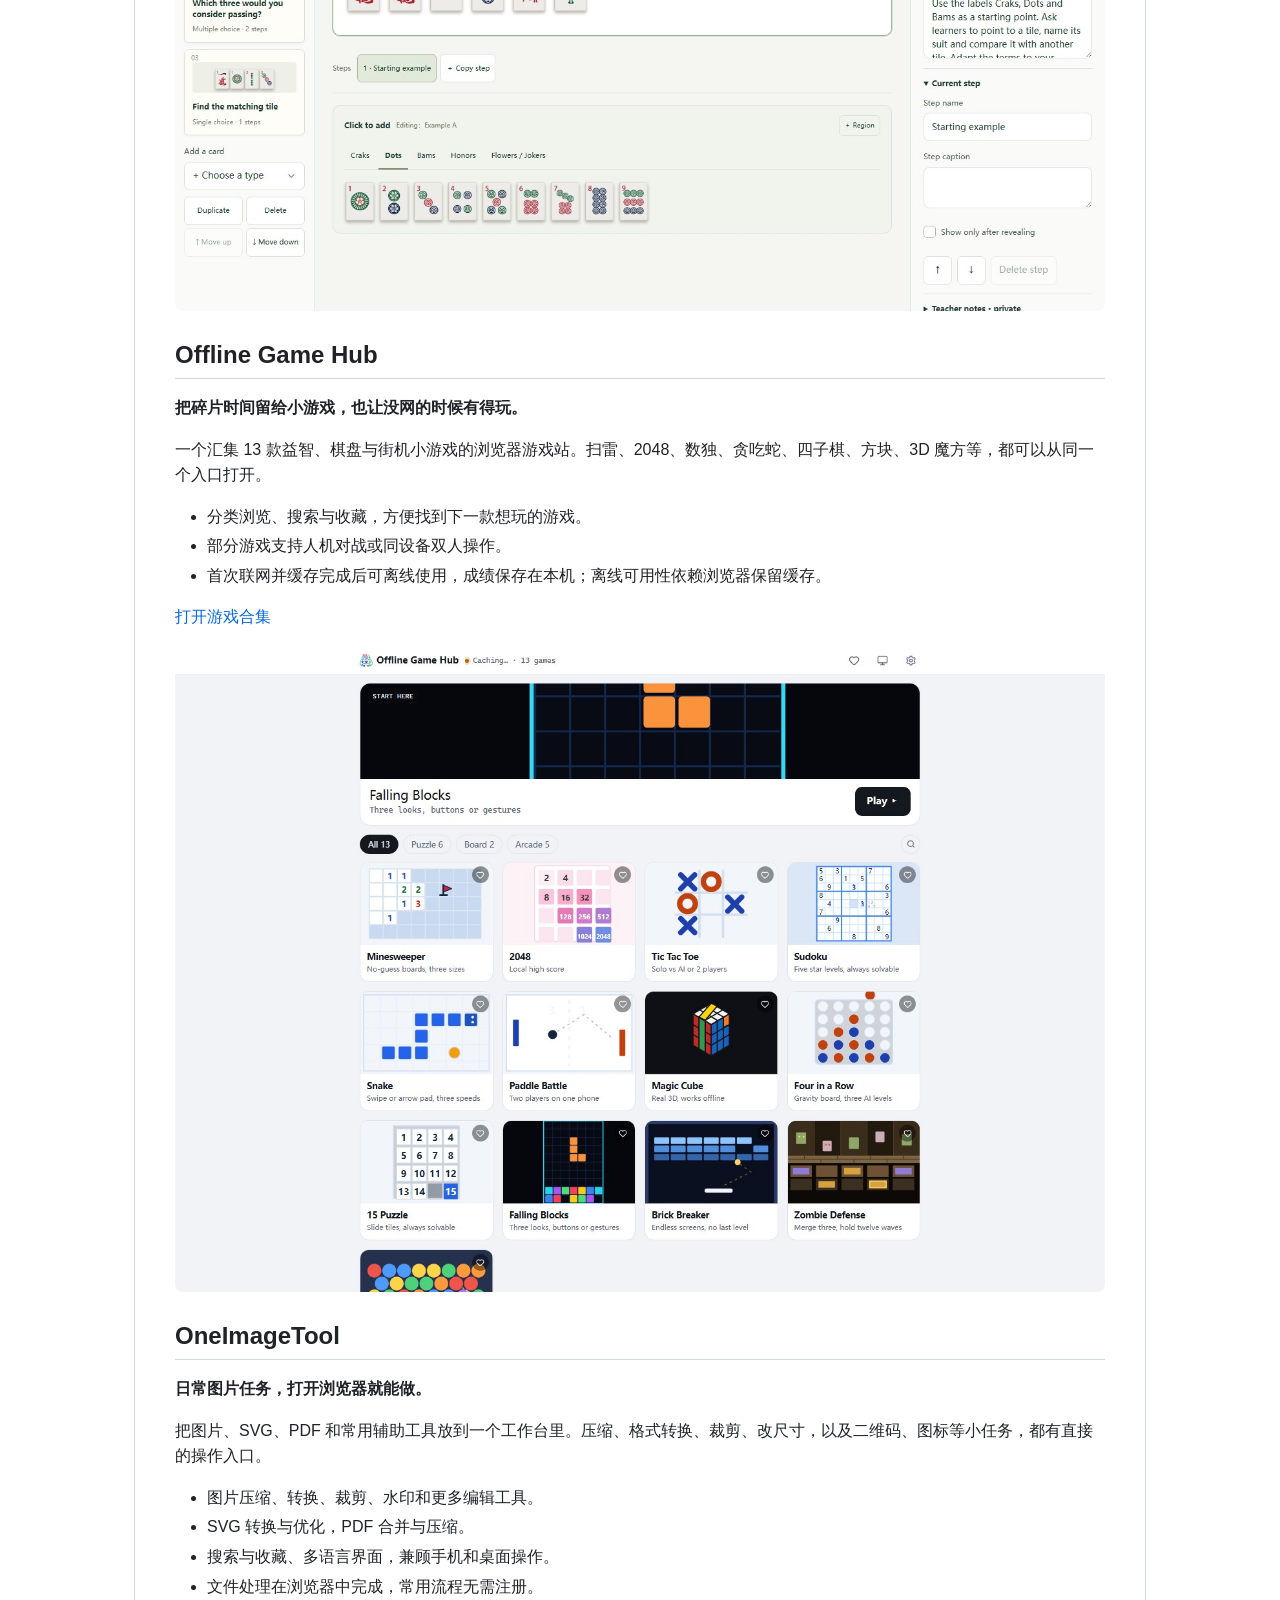
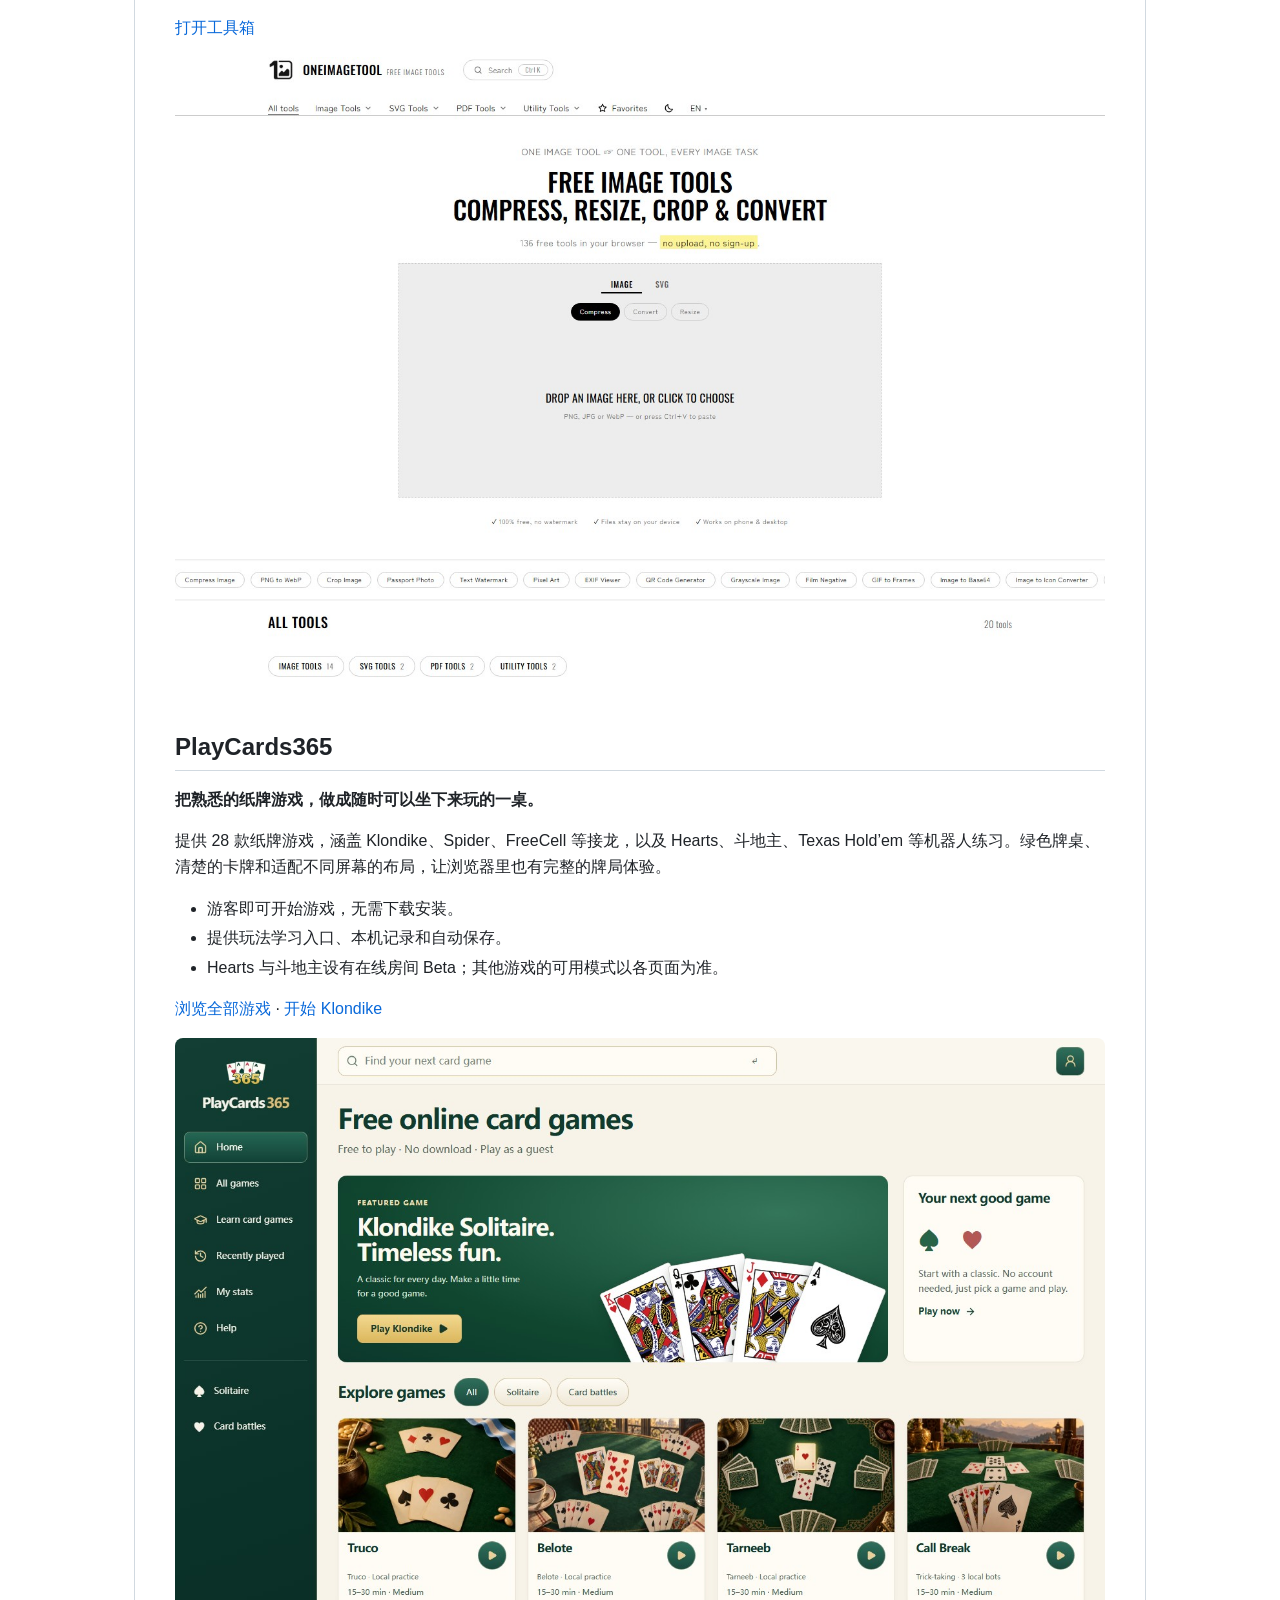
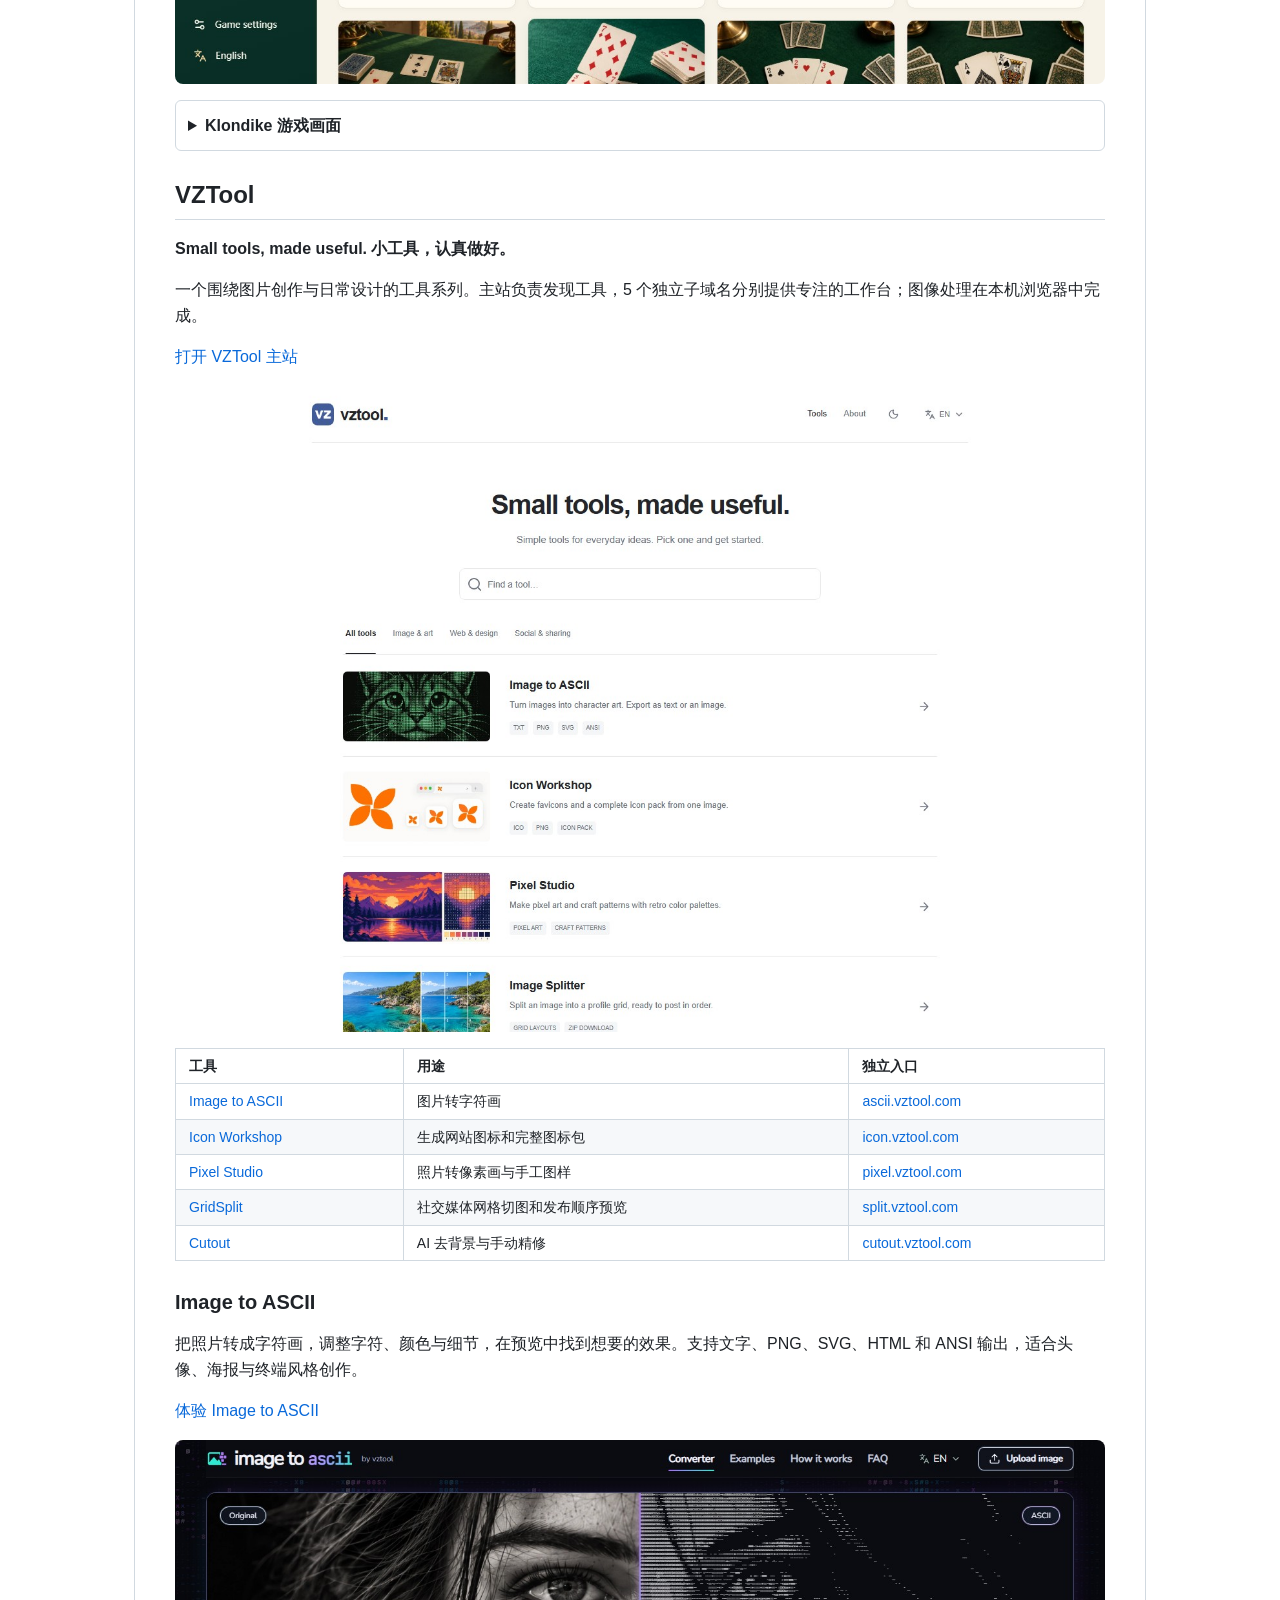
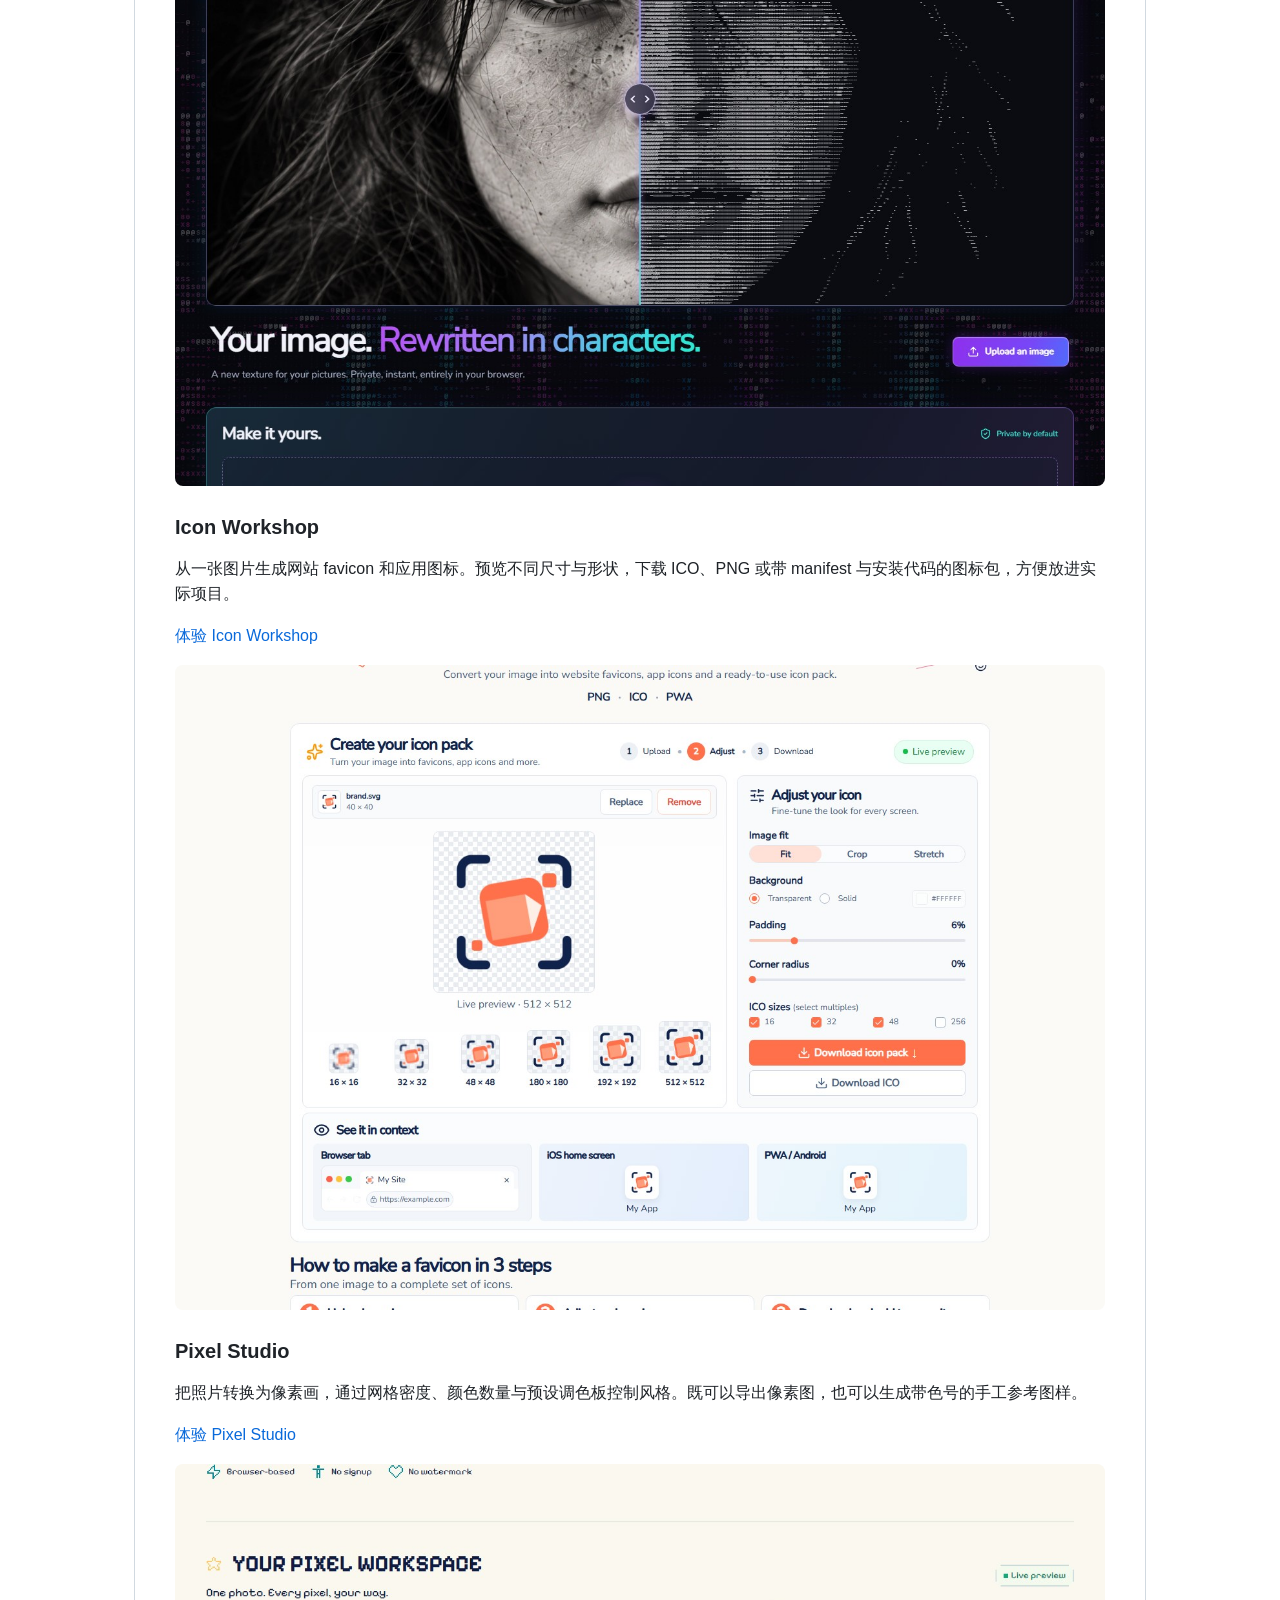
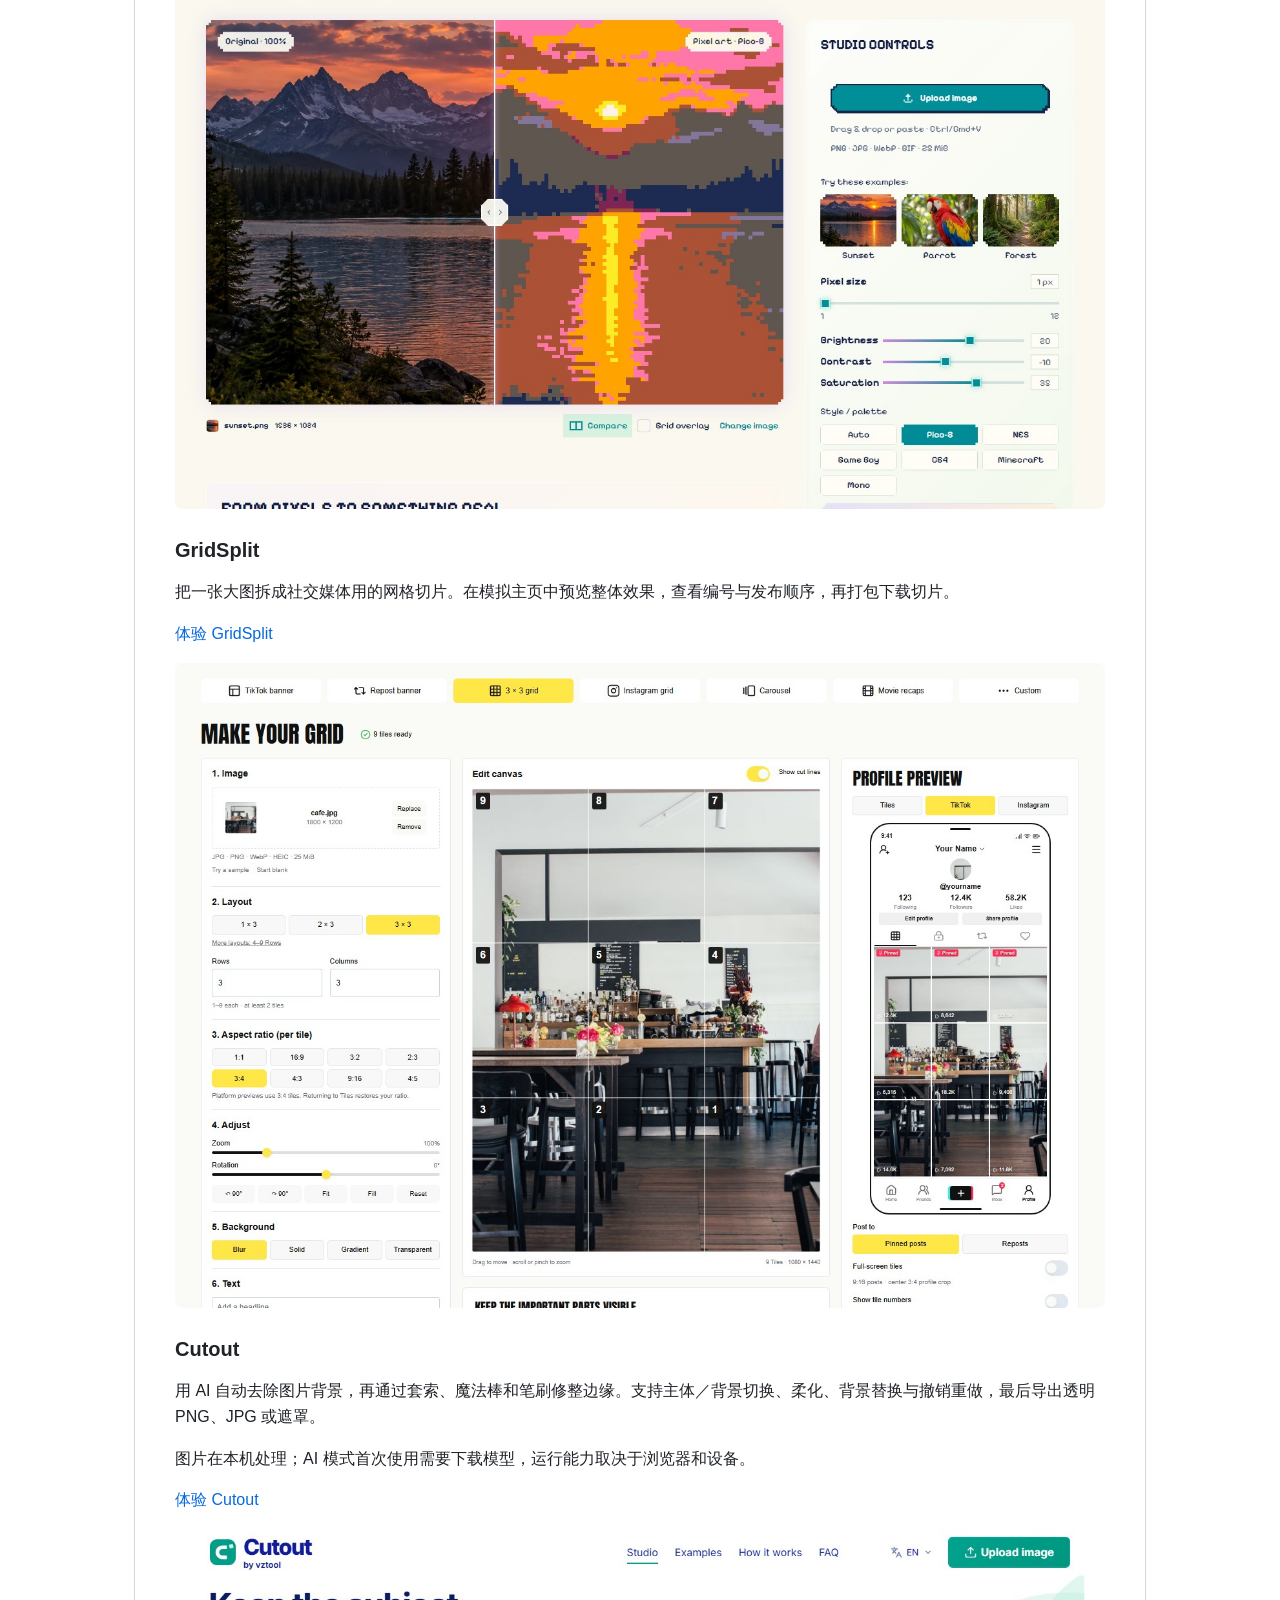
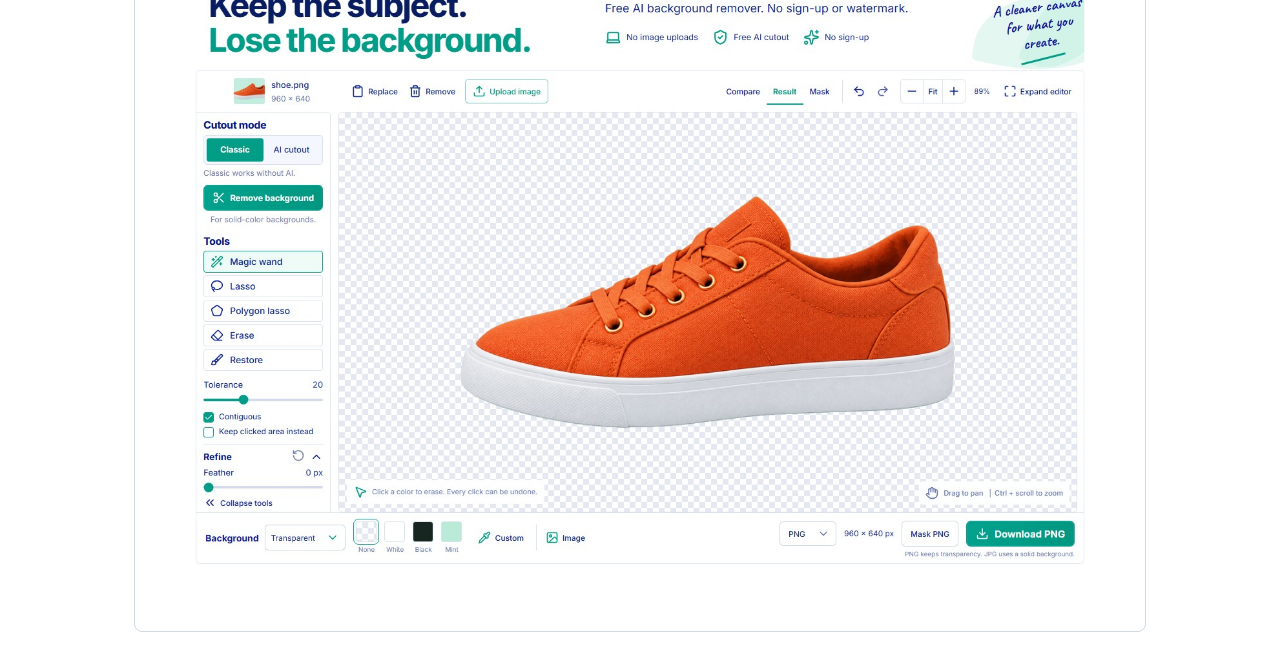
==== commit 0786cc38: "Use English README, add X links, and simplify showcase copy" ====
--- a/index.html
+++ b/index.html
@@ -24,7 +24,8 @@
   <main id="main"><article><p><img src="assets/cover.svg" alt="Work Display — 把想法做成可以使用的网站"></p>
 <h1 id="work-display--作品集">Work Display · 作品集</h1>
 <p>你好，我是 <a href="https://github.com/NongfuSpringSweet">NongfuSpringSweet</a>。这里收集了我已上线的作品：实用工具、创作工作台、教学应用和浏览器游戏。</p>
-<p><strong>8 个项目，13 个在线入口。</strong> 点击截图可以直接体验。介绍和截图核对于 <strong>2026-10-15</strong>，VZTool 的 5 个子域名也在下方逐一展示。</p>
+<p><strong>欢迎关注 <a href="https://x.com/HuaAnDev">X · @HuaAnDev</a></strong>，了解新作品、产品更新和开发记录。</p>
+<p><strong>8 个项目 · 13 个网站</strong></p>
 <h2 id="一眼看作品">一眼看作品</h2>
 <table>
 <thead>
@@ -108,9 +109,8 @@
 <p><a href="https://catalogprecheck.com/">打开网站</a> · <a href="https://catalogprecheck.com/shopify-csv-validator">Shopify 预检</a> · <a href="https://catalogprecheck.com/compare">文件对比</a></p>
 <p><a href="https://catalogprecheck.com/"><img src="assets/screenshots/catalog-precheck.jpg" alt="Catalog Precheck：Shopify 商品文件预检入口"></a></p>
 <details>
-<summary>看看真实的示例文件检查结果</summary>
-
-<p>使用站点自带的公开练习文件，展示实际检查结果。</p>
+<summary>示例检查结果</summary>
+
 <p><img src="assets/screenshots/catalog-precheck-check.jpg" alt="Catalog Precheck：公开练习文件的检查结果"></p>
 </details>
 
@@ -157,7 +157,7 @@
 <p><a href="https://playcards365.com/">浏览全部游戏</a> · <a href="https://playcards365.com/games/klondike/">开始 Klondike</a></p>
 <p><a href="https://playcards365.com/"><img src="assets/screenshots/playcards365.jpg" alt="PlayCards365：经典接龙与纸牌游戏大厅"></a></p>
 <details>
-<summary>展开一局 Klondike 的实际牌桌</summary>
+<summary>Klondike 游戏画面</summary>
 
 <p><img src="assets/screenshots/playcards365-game.jpg" alt="PlayCards365：Klondike 实际游戏界面"></p>
 </details>
@@ -222,8 +222,6 @@
 <p>图片在本机处理；AI 模式首次使用需要下载模型，运行能力取决于浏览器和设备。</p>
 <p><a href="https://cutout.vztool.com/">体验 Cutout</a></p>
 <p><a href="https://cutout.vztool.com/"><img src="assets/screenshots/vztool-cutout.jpg" alt="Cutout：AI 去背景与手动抠图工作台"></a></p>
-<hr>
-<p>截图来自公开线上页面，使用站点默认内容或公开示例。<a href="https://github.com/NongfuSpringSweet/workdisplay/blob/main/SCREENSHOTS.md">截图来源与拍摄记录</a>记录了地址、日期和状态。作品会持续更新，当前体验以各站点为准。</p>
 </article></main>
 </body>
 </html>
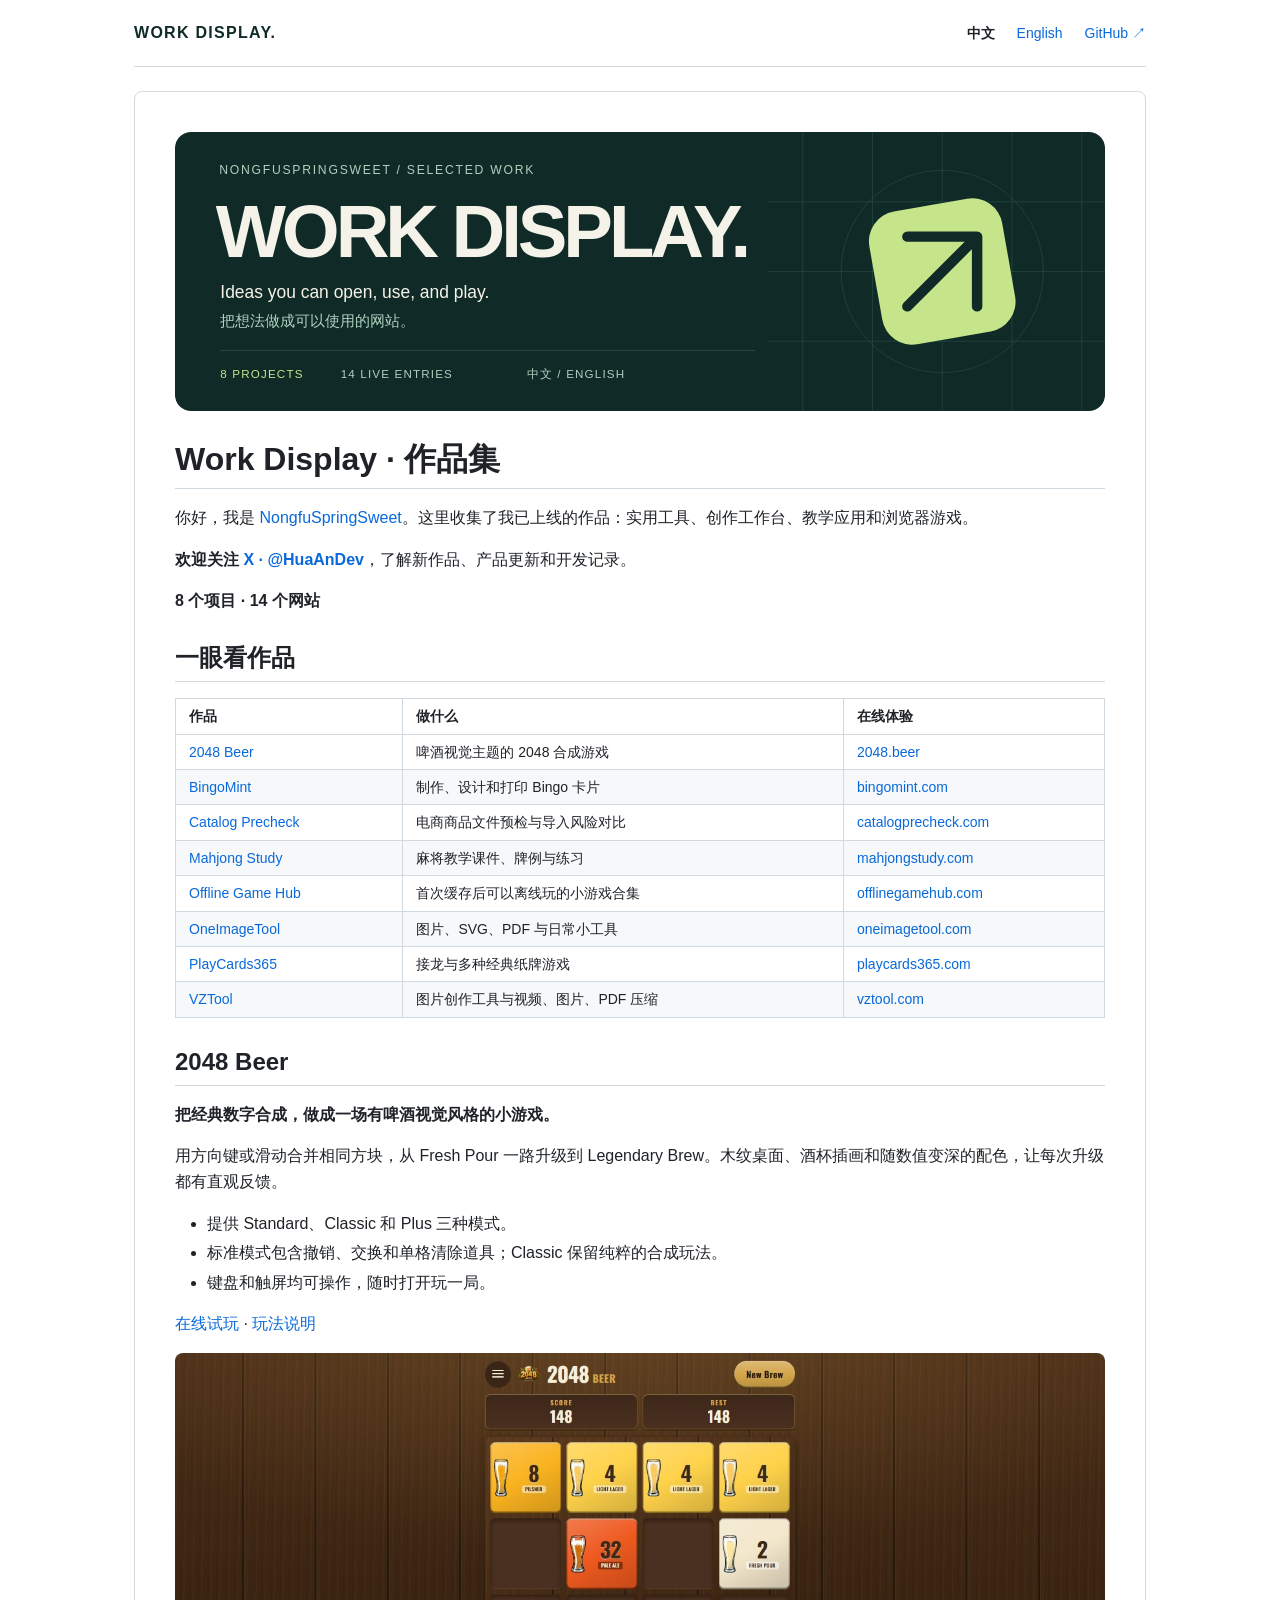
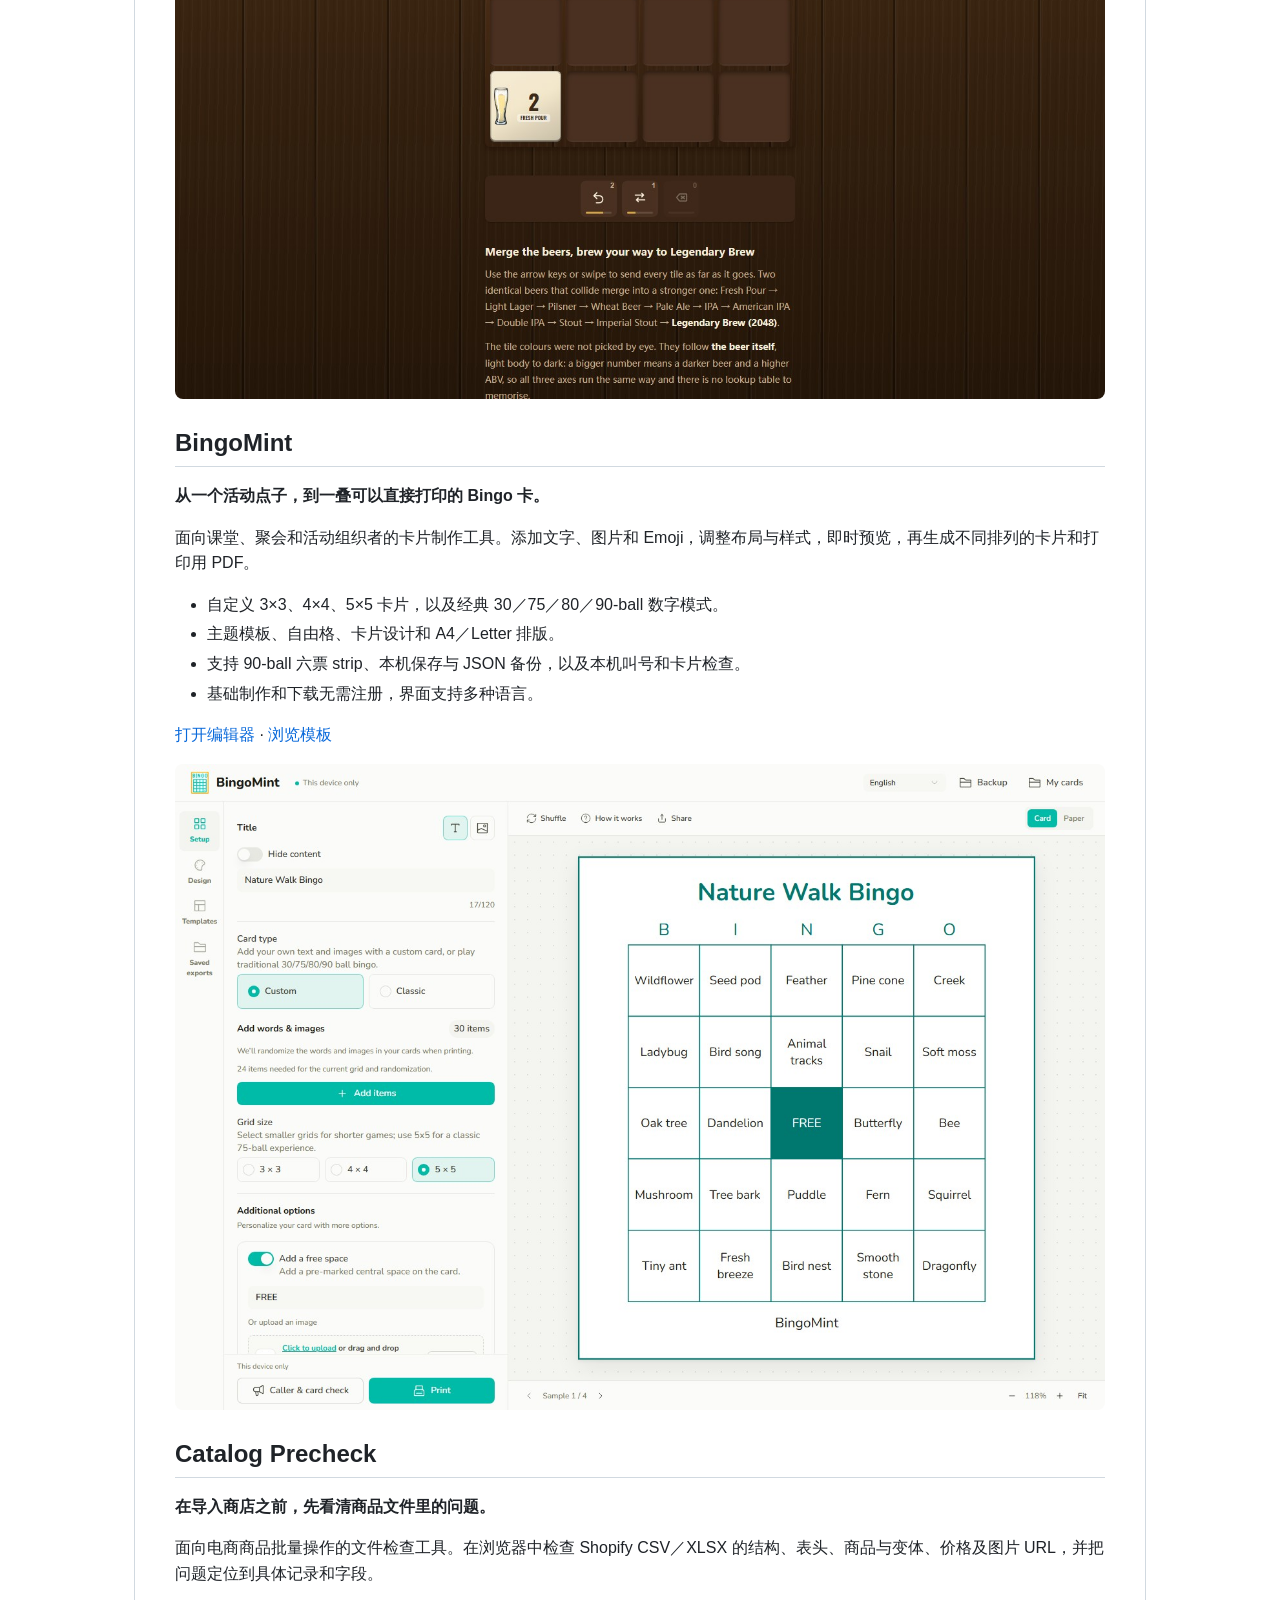
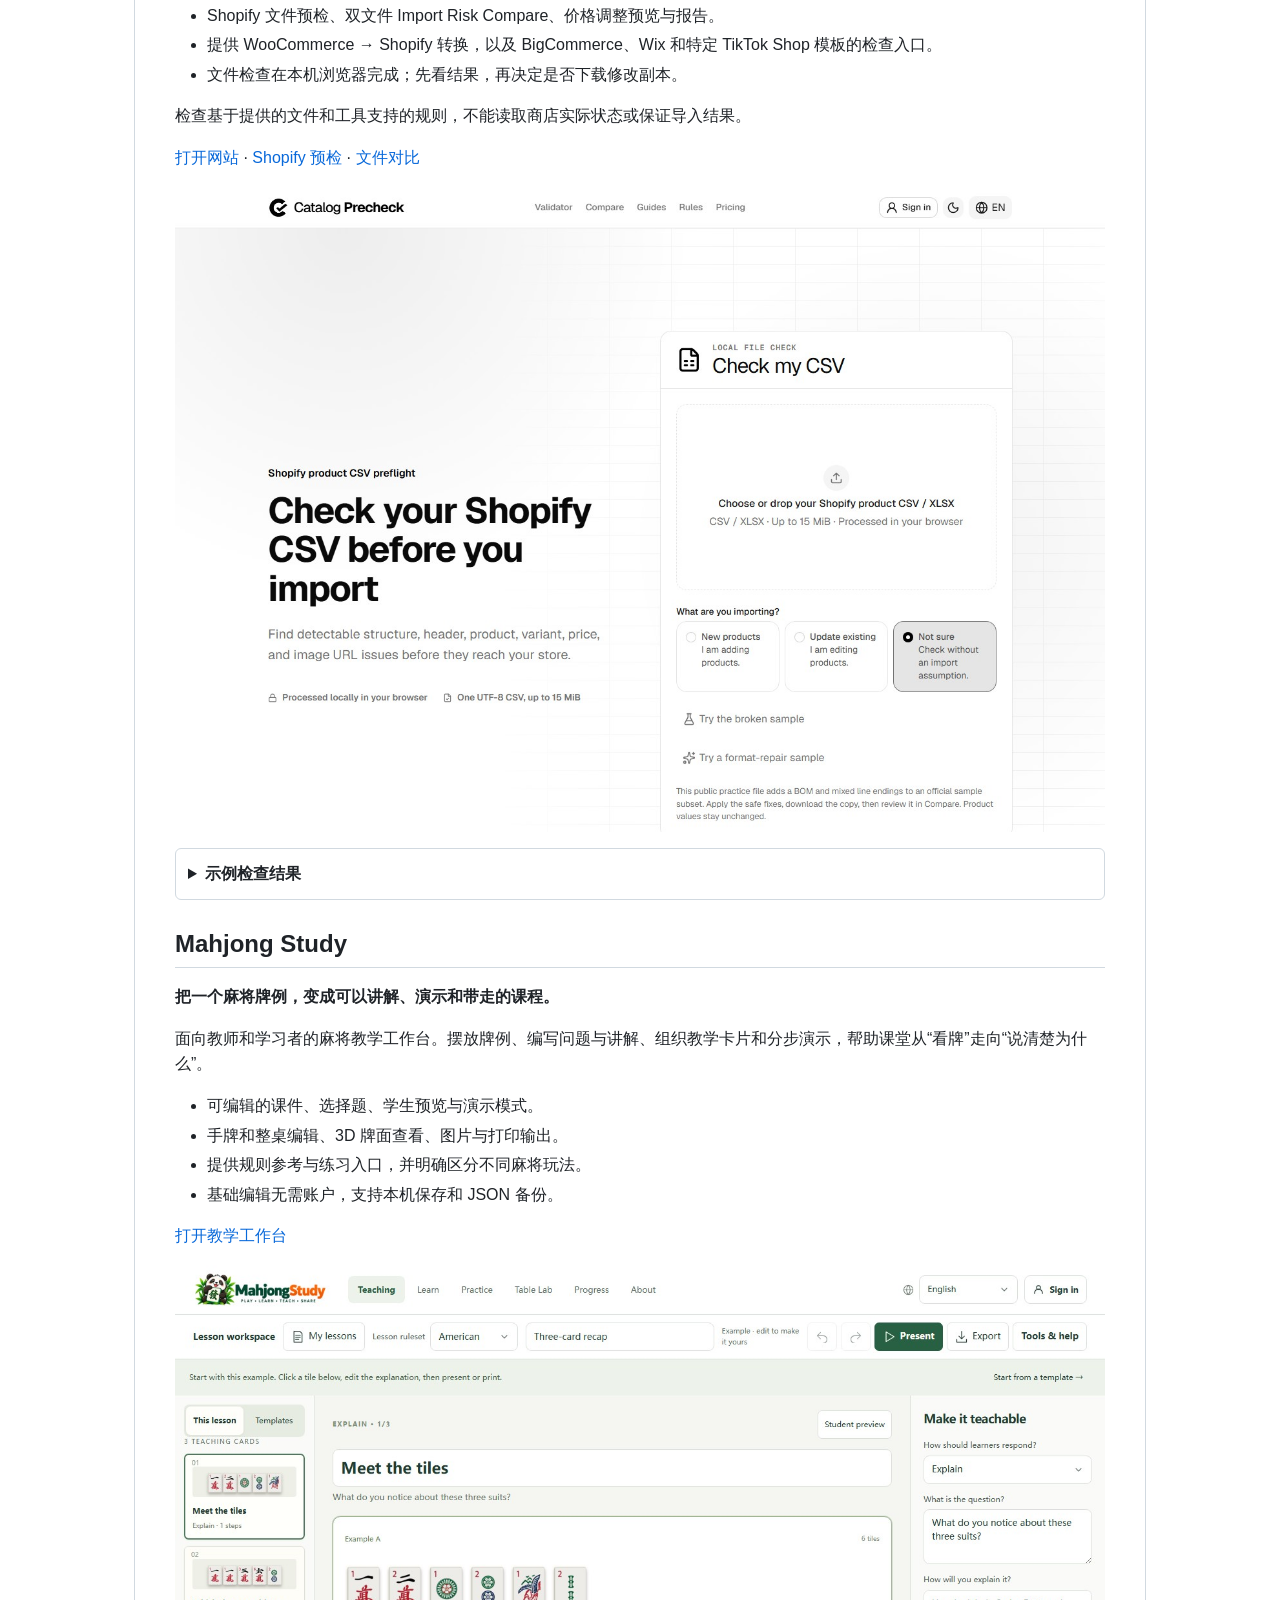
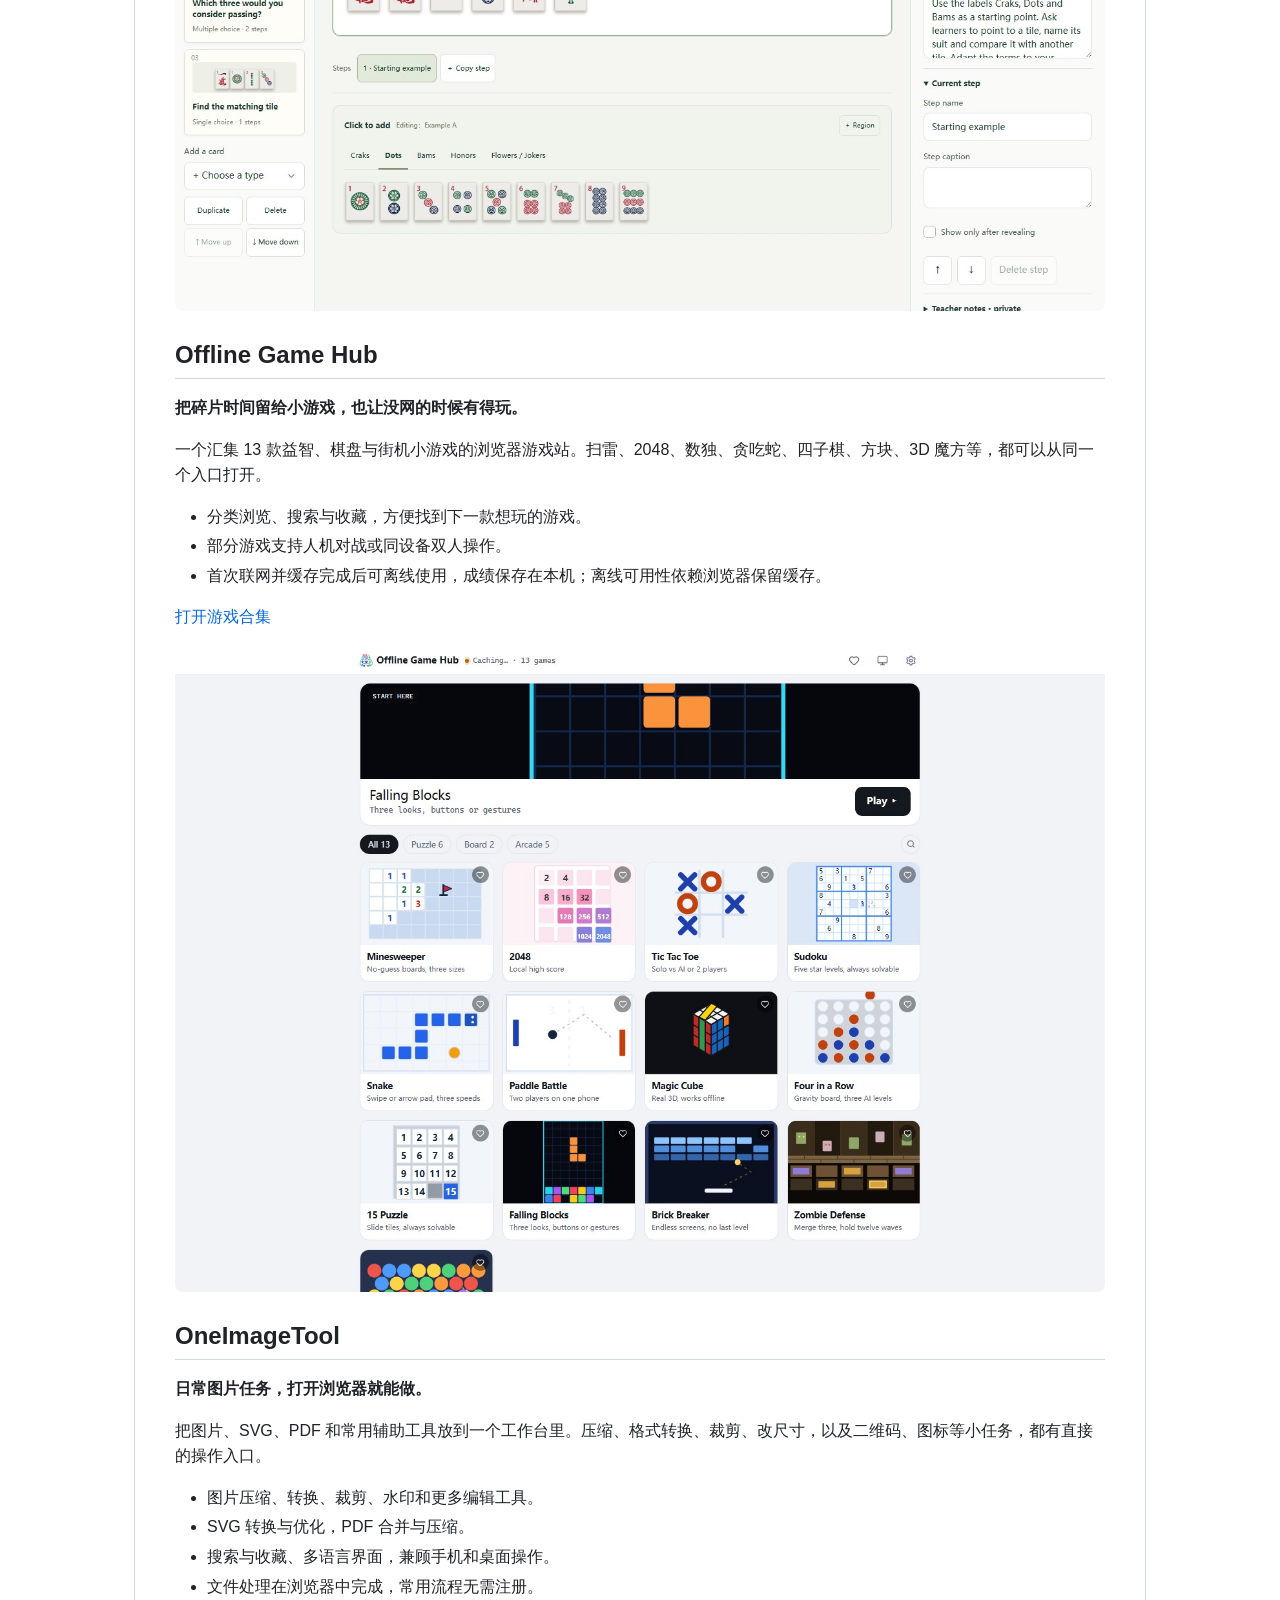
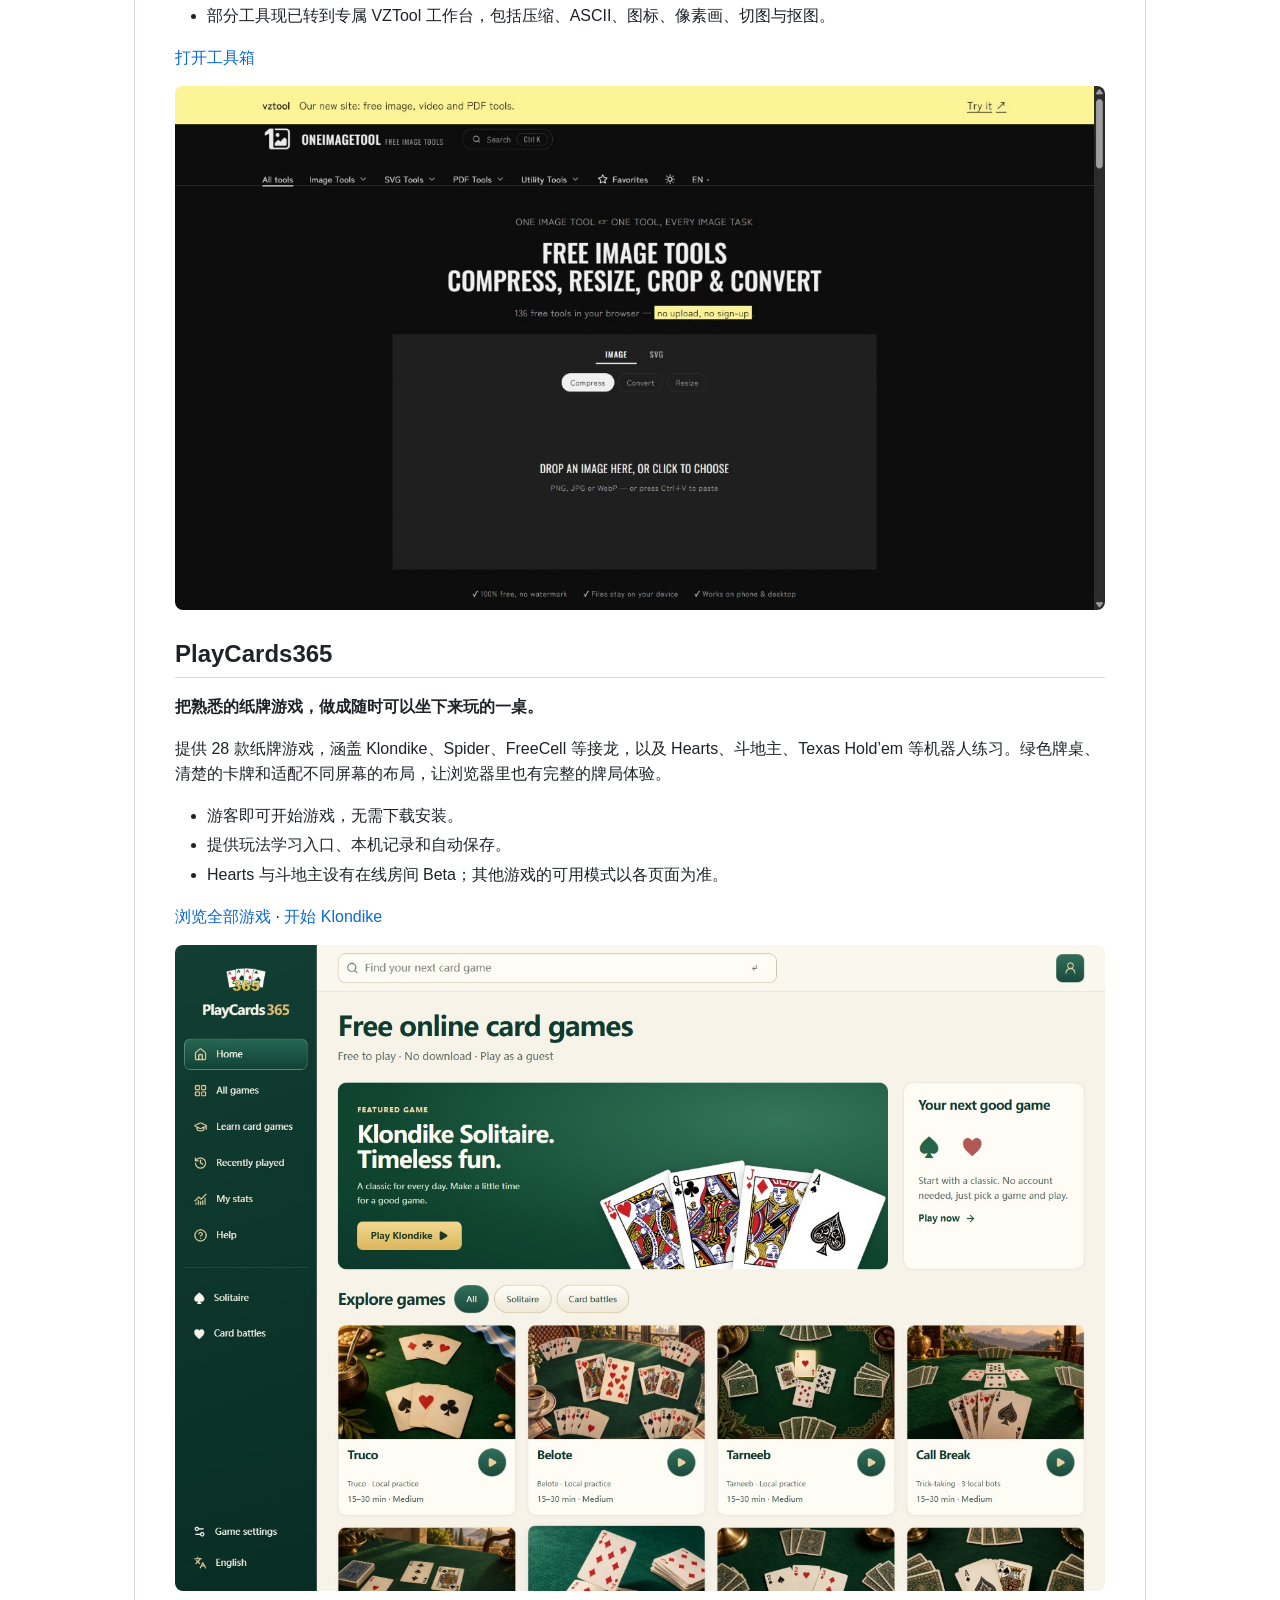
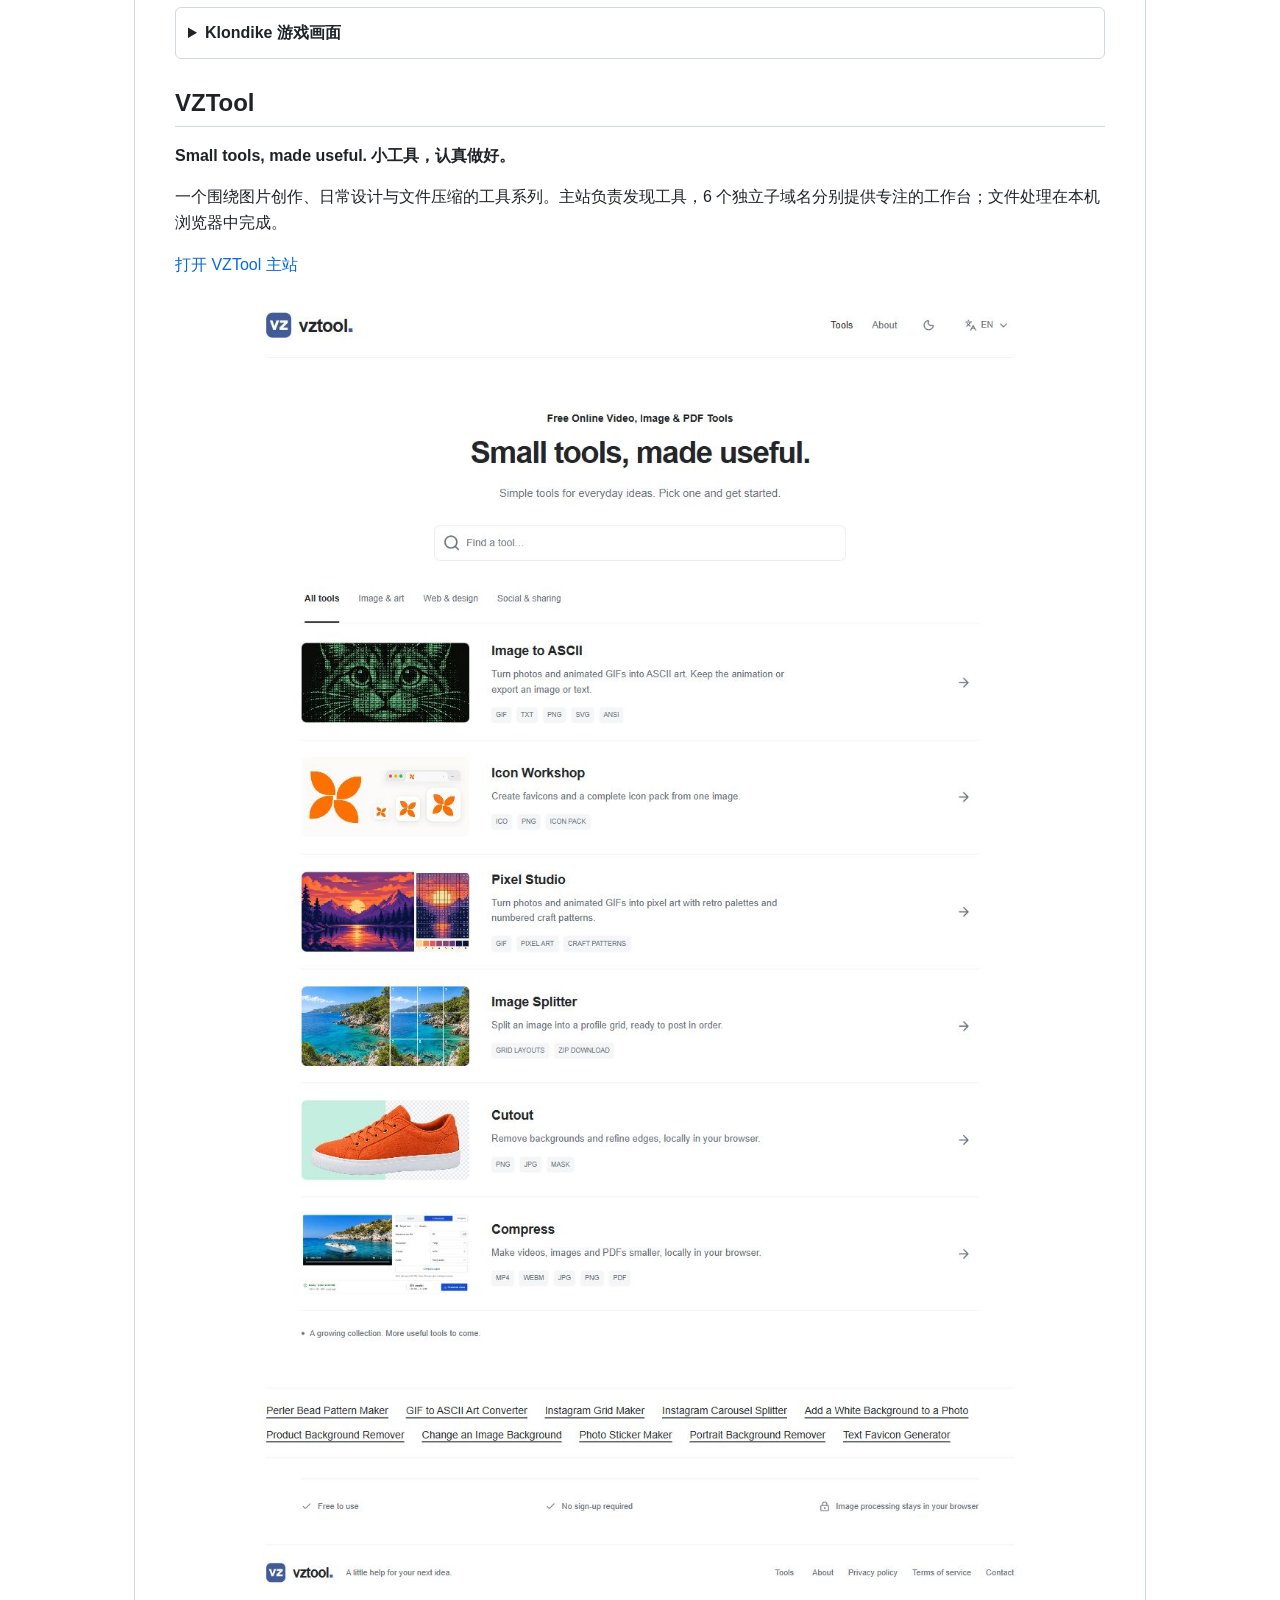
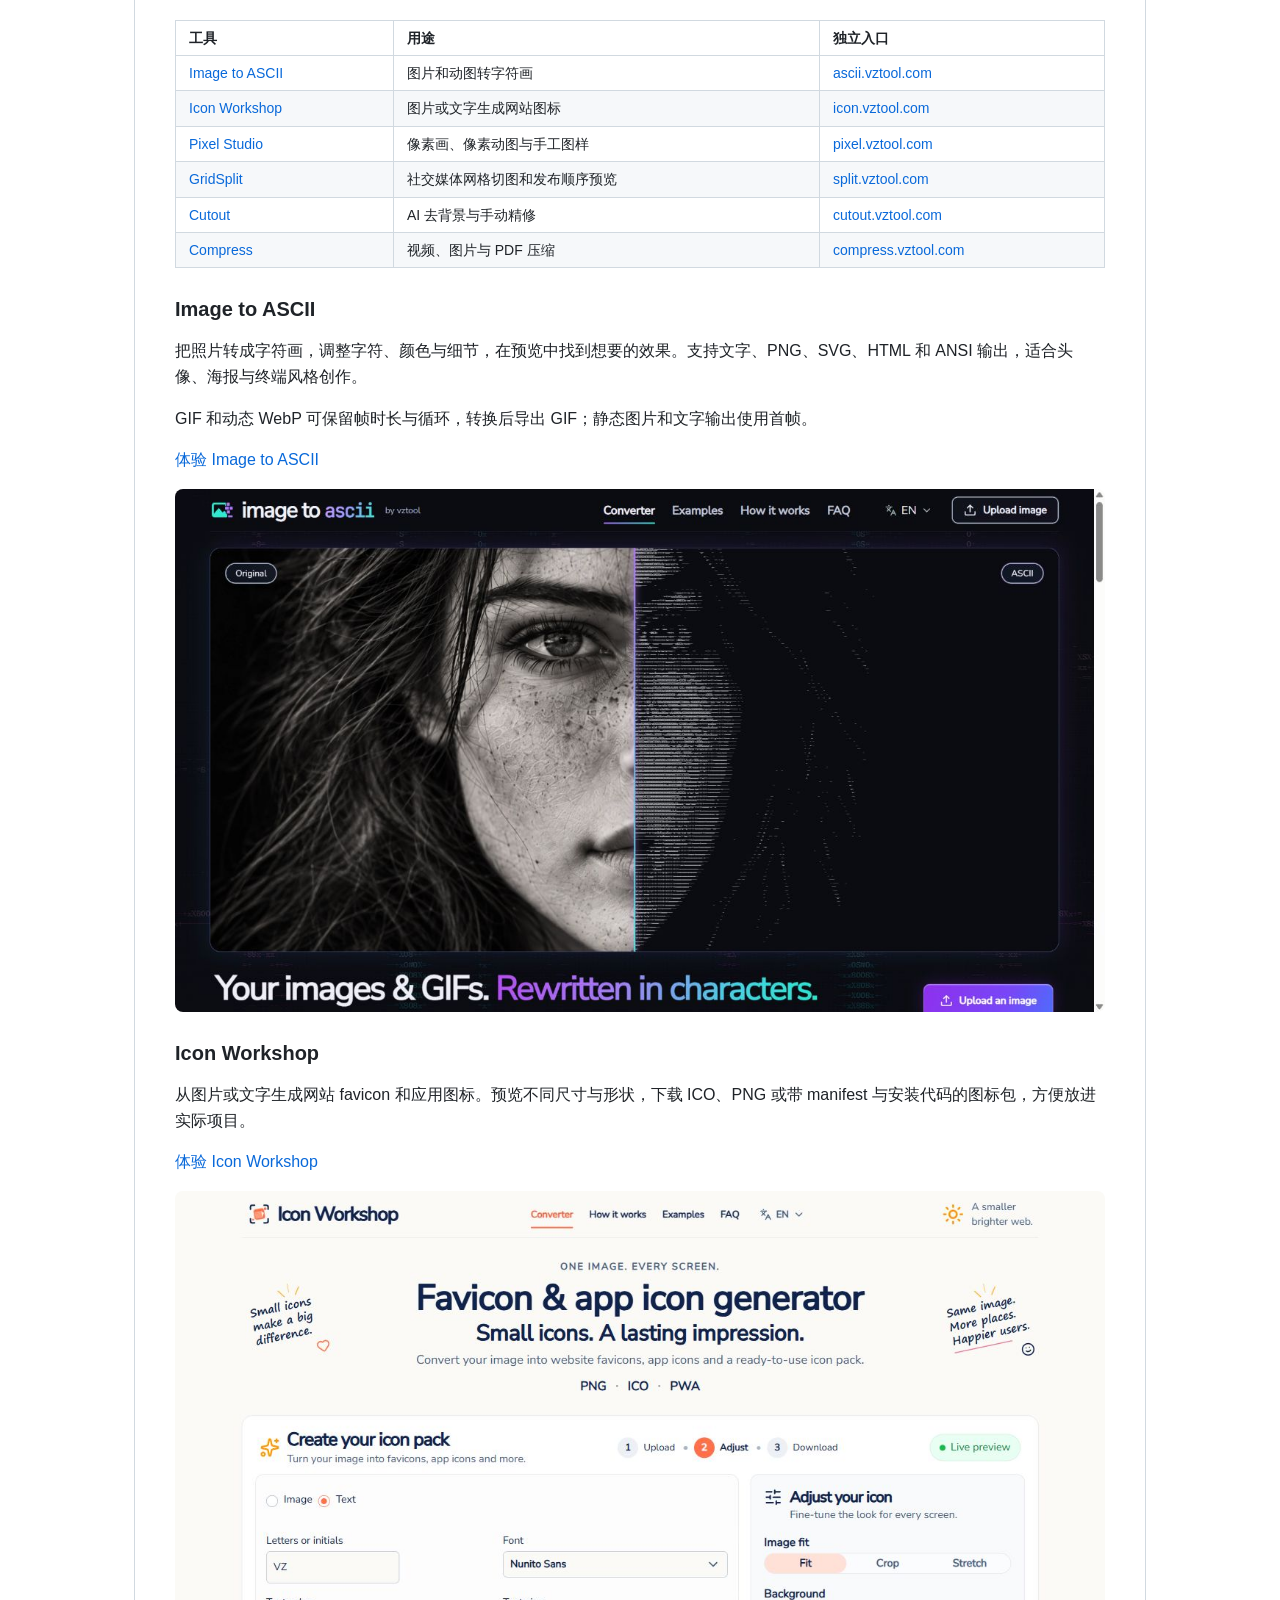
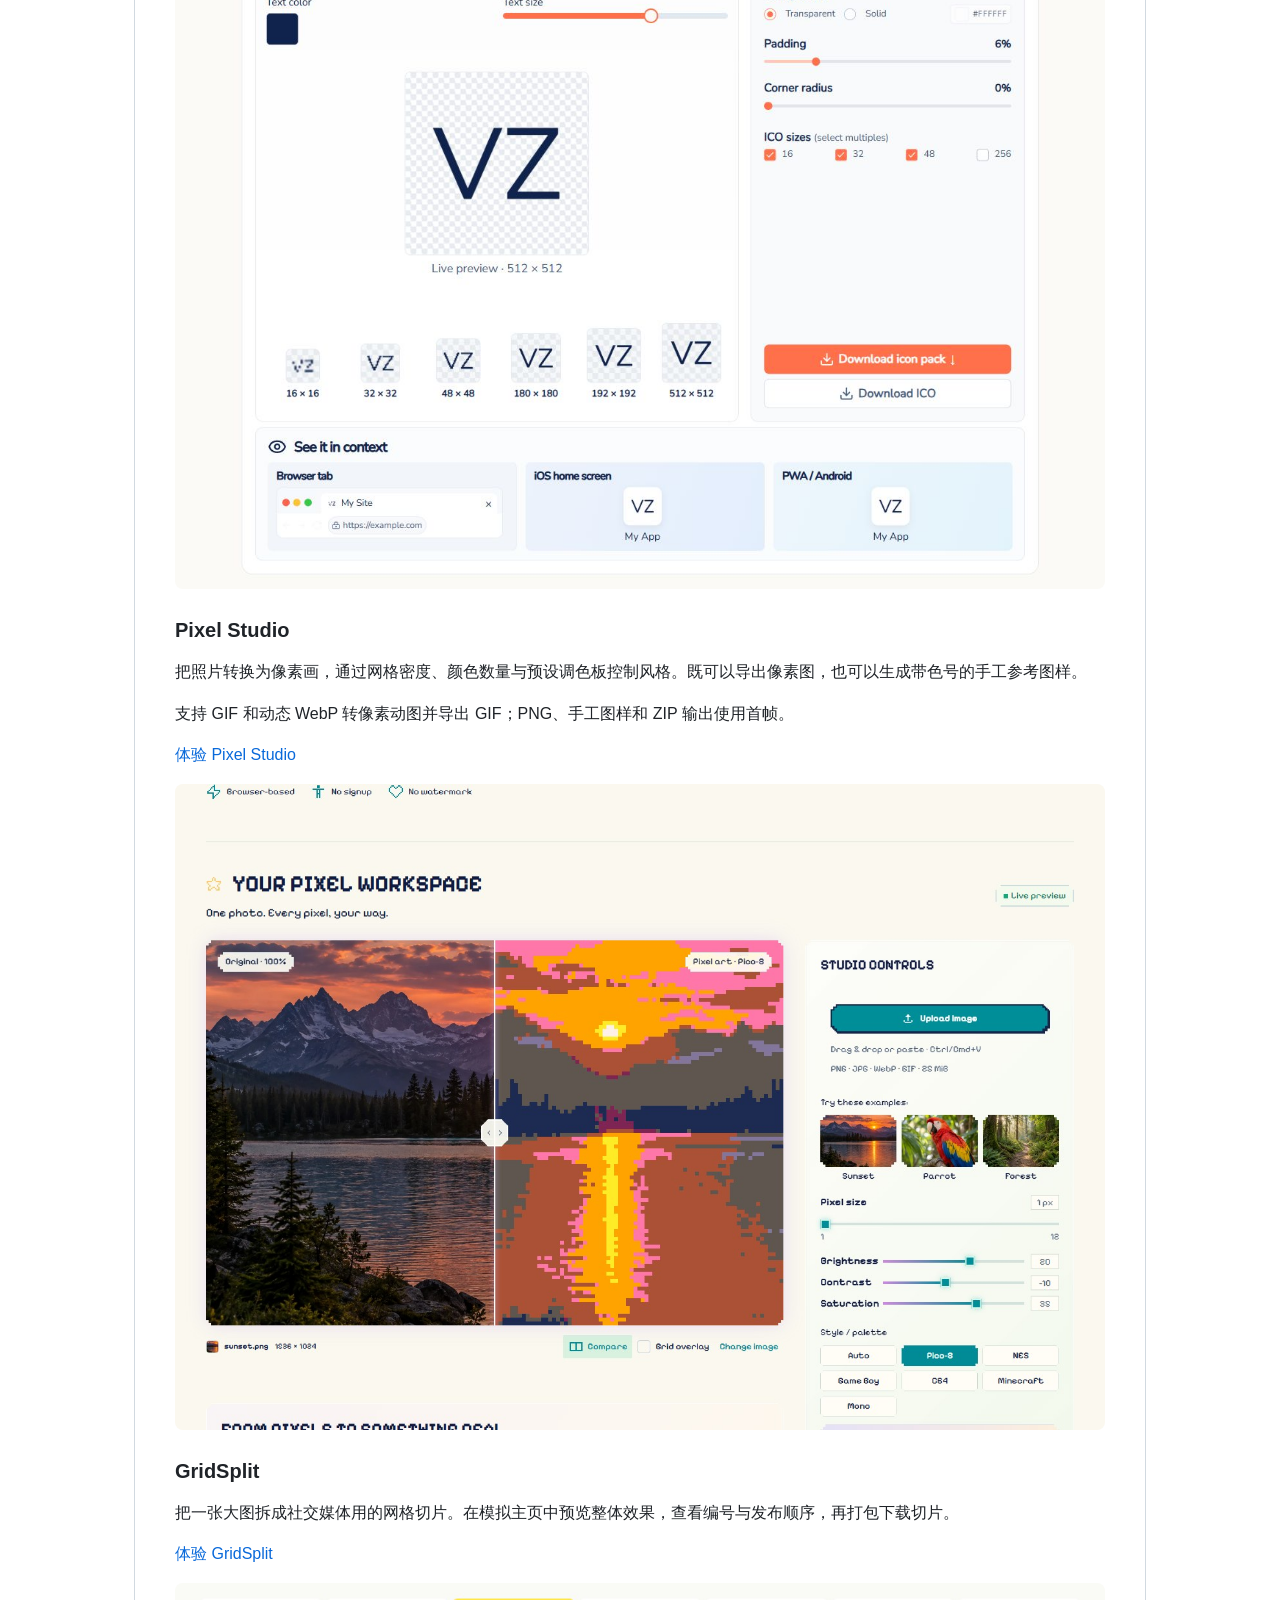
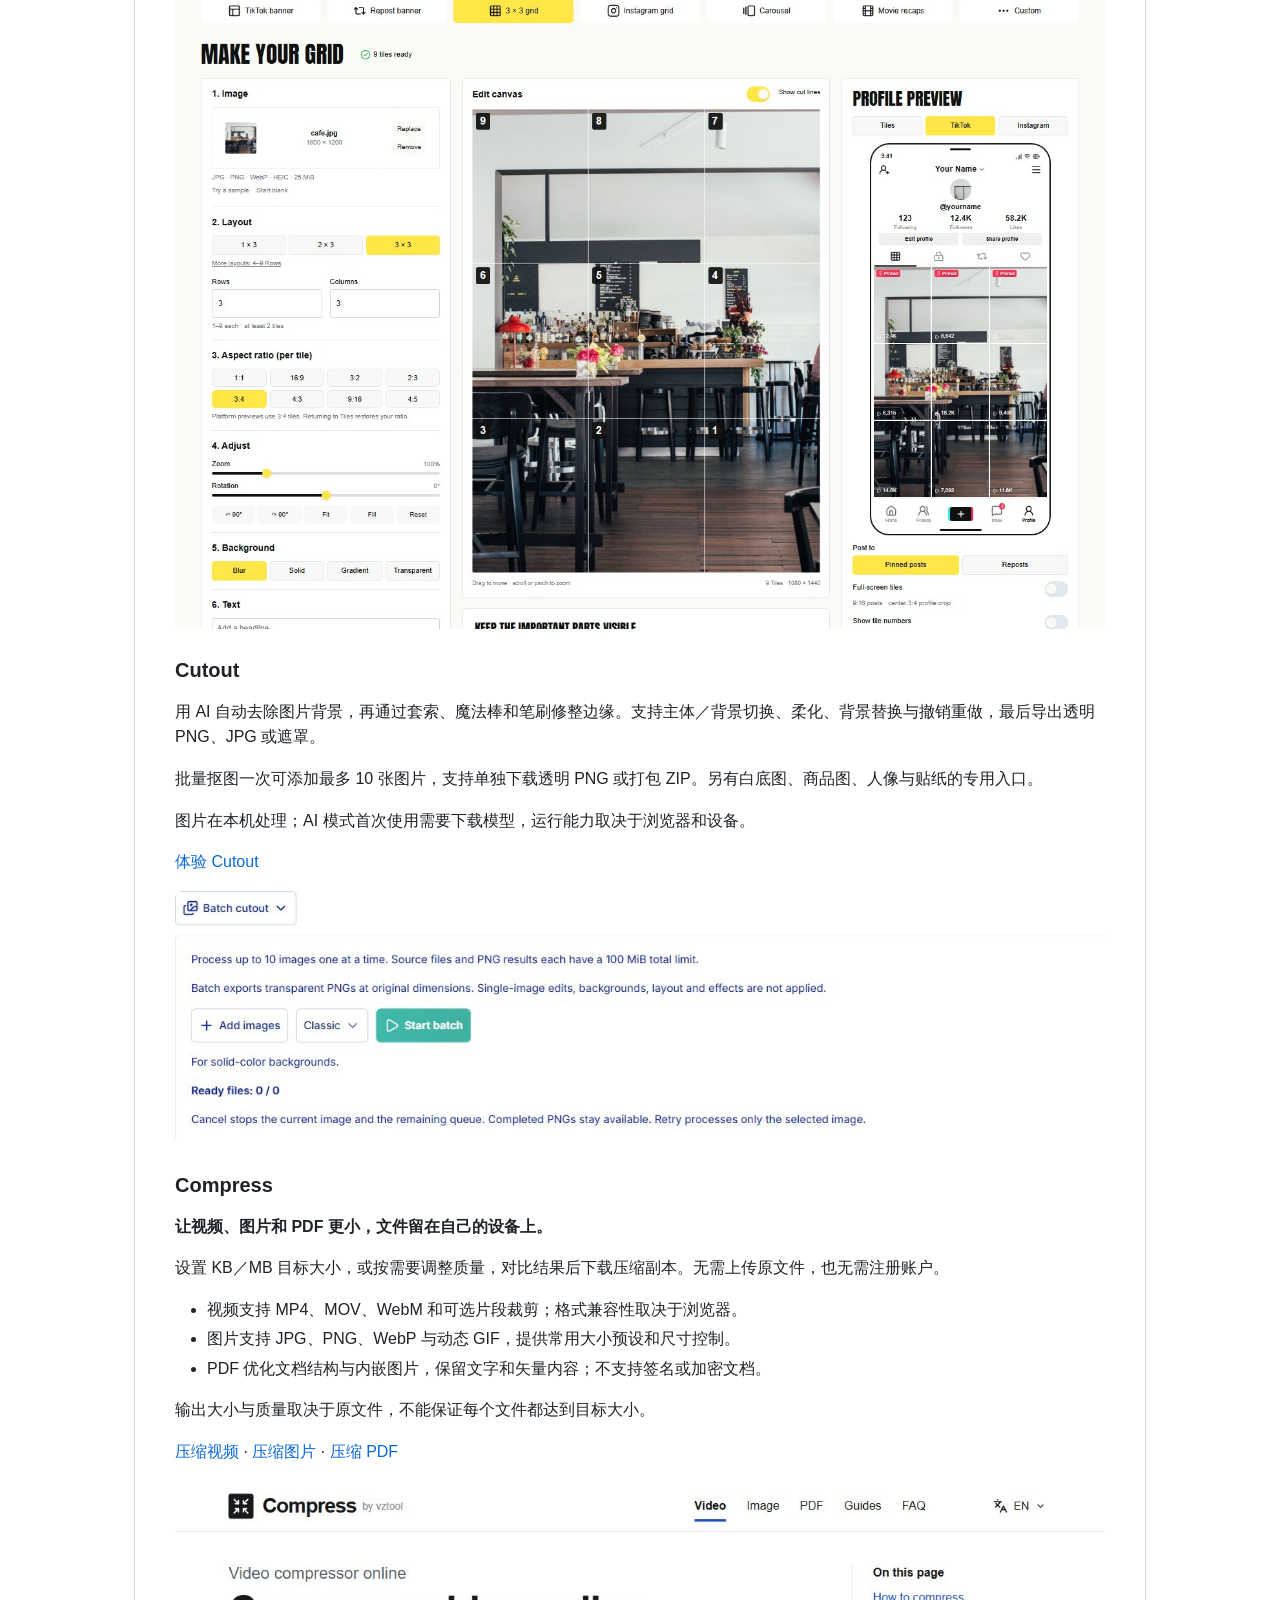
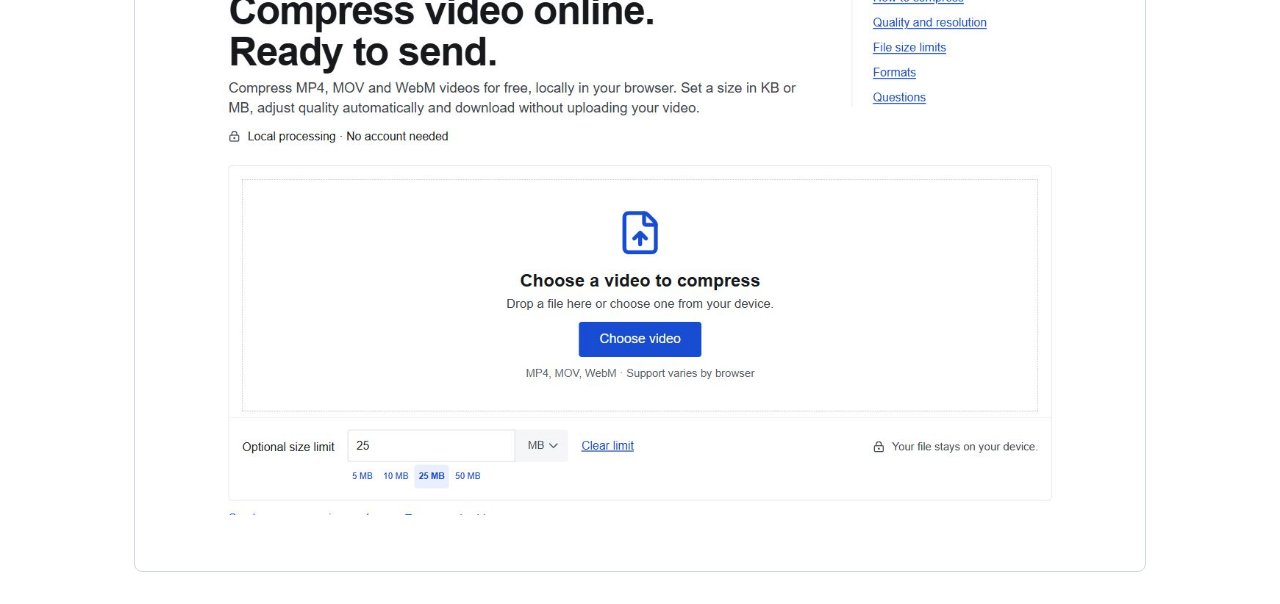
==== commit 751a96fd: "Add Compress and refresh VZTool features and screenshots" ====
--- a/index.html
+++ b/index.html
@@ -4,7 +4,7 @@
   <meta charset="utf-8">
   <meta name="viewport" content="width=device-width, initial-scale=1">
   <title>Work Display · 作品集</title>
-  <meta name="description" content="NongfuSpringSweet 的上线作品集：实用工具、创作工作台、麻将教学和浏览器游戏。8 个项目，13 个在线入口。">
+  <meta name="description" content="NongfuSpringSweet 的上线作品集：实用工具、创作工作台、麻将教学和浏览器游戏。8 个项目，14 个在线入口。">
   <link rel="canonical" href="https://nongfuspringsweet.github.io/workdisplay/">
   <link rel="alternate" hreflang="zh-CN" href="https://nongfuspringsweet.github.io/workdisplay/">
   <link rel="alternate" hreflang="en" href="https://nongfuspringsweet.github.io/workdisplay/en.html">
@@ -25,7 +25,7 @@
 <h1 id="work-display--作品集">Work Display · 作品集</h1>
 <p>你好，我是 <a href="https://github.com/NongfuSpringSweet">NongfuSpringSweet</a>。这里收集了我已上线的作品：实用工具、创作工作台、教学应用和浏览器游戏。</p>
 <p><strong>欢迎关注 <a href="https://x.com/HuaAnDev">X · @HuaAnDev</a></strong>，了解新作品、产品更新和开发记录。</p>
-<p><strong>8 个项目 · 13 个网站</strong></p>
+<p><strong>8 个项目 · 14 个网站</strong></p>
 <h2 id="一眼看作品">一眼看作品</h2>
 <table>
 <thead>
@@ -72,7 +72,7 @@
 </tr>
 <tr>
 <td><a href="#vztool">VZTool</a></td>
-<td>ASCII、图标、像素画、切图与抠图工具系列</td>
+<td>图片创作工具与视频、图片、PDF 压缩</td>
 <td><a href="https://vztool.com/">vztool.com</a></td>
 </tr>
 </tbody></table>
@@ -111,6 +111,7 @@
 <details>
 <summary>示例检查结果</summary>
 
+
 <p><img src="assets/screenshots/catalog-precheck-check.jpg" alt="Catalog Precheck：公开练习文件的检查结果"></p>
 </details>
 
@@ -143,6 +144,7 @@
 <li>SVG 转换与优化，PDF 合并与压缩。</li>
 <li>搜索与收藏、多语言界面，兼顾手机和桌面操作。</li>
 <li>文件处理在浏览器中完成，常用流程无需注册。</li>
+<li>部分工具现已转到专属 VZTool 工作台，包括压缩、ASCII、图标、像素画、切图与抠图。</li>
 </ul>
 <p><a href="https://oneimagetool.com/">打开工具箱</a></p>
 <p><a href="https://oneimagetool.com/"><img src="assets/screenshots/one-image-tool.jpg" alt="OneImageTool：图片压缩、转换与改尺寸工作台"></a></p>
@@ -164,9 +166,9 @@
 
 <h2 id="vztool">VZTool</h2>
 <p><strong>Small tools, made useful. 小工具，认真做好。</strong></p>
-<p>一个围绕图片创作与日常设计的工具系列。主站负责发现工具，5 个独立子域名分别提供专注的工作台；图像处理在本机浏览器中完成。</p>
+<p>一个围绕图片创作、日常设计与文件压缩的工具系列。主站负责发现工具，6 个独立子域名分别提供专注的工作台；文件处理在本机浏览器中完成。</p>
 <p><a href="https://vztool.com/">打开 VZTool 主站</a></p>
-<p><a href="https://vztool.com/"><img src="assets/screenshots/vztool.jpg" alt="VZTool：图片创作工具系列首页"></a></p>
+<p><a href="https://vztool.com/"><img src="assets/screenshots/vztool.jpg" alt="VZTool：创作工具与视频、图片、PDF 压缩入口"></a></p>
 <table>
 <thead>
 <tr>
@@ -177,17 +179,17 @@
 </thead>
 <tbody><tr>
 <td><a href="#image-to-ascii">Image to ASCII</a></td>
-<td>图片转字符画</td>
+<td>图片和动图转字符画</td>
 <td><a href="https://ascii.vztool.com/">ascii.vztool.com</a></td>
 </tr>
 <tr>
 <td><a href="#icon-workshop">Icon Workshop</a></td>
-<td>生成网站图标和完整图标包</td>
+<td>图片或文字生成网站图标</td>
 <td><a href="https://icon.vztool.com/">icon.vztool.com</a></td>
 </tr>
 <tr>
 <td><a href="#pixel-studio">Pixel Studio</a></td>
-<td>照片转像素画与手工图样</td>
+<td>像素画、像素动图与手工图样</td>
 <td><a href="https://pixel.vztool.com/">pixel.vztool.com</a></td>
 </tr>
 <tr>
@@ -200,17 +202,24 @@
 <td>AI 去背景与手动精修</td>
 <td><a href="https://cutout.vztool.com/">cutout.vztool.com</a></td>
 </tr>
+<tr>
+<td><a href="#compress">Compress</a></td>
+<td>视频、图片与 PDF 压缩</td>
+<td><a href="https://compress.vztool.com/">compress.vztool.com</a></td>
+</tr>
 </tbody></table>
 <h3 id="image-to-ascii">Image to ASCII</h3>
 <p>把照片转成字符画，调整字符、颜色与细节，在预览中找到想要的效果。支持文字、PNG、SVG、HTML 和 ANSI 输出，适合头像、海报与终端风格创作。</p>
+<p>GIF 和动态 WebP 可保留帧时长与循环，转换后导出 GIF；静态图片和文字输出使用首帧。</p>
 <p><a href="https://ascii.vztool.com/">体验 Image to ASCII</a></p>
-<p><a href="https://ascii.vztool.com/"><img src="assets/screenshots/vztool-ascii.jpg" alt="Image to ASCII：字符画转换工作台"></a></p>
+<p><a href="https://ascii.vztool.com/"><img src="assets/screenshots/vztool-ascii.jpg" alt="Image to ASCII：图片与 GIF 转换入口和字符画对照"></a></p>
 <h3 id="icon-workshop">Icon Workshop</h3>
-<p>从一张图片生成网站 favicon 和应用图标。预览不同尺寸与形状，下载 ICO、PNG 或带 manifest 与安装代码的图标包，方便放进实际项目。</p>
+<p>从图片或文字生成网站 favicon 和应用图标。预览不同尺寸与形状，下载 ICO、PNG 或带 manifest 与安装代码的图标包，方便放进实际项目。</p>
 <p><a href="https://icon.vztool.com/">体验 Icon Workshop</a></p>
-<p><a href="https://icon.vztool.com/"><img src="assets/screenshots/vztool-icon.jpg" alt="Icon Workshop：网站图标制作与预览"></a></p>
+<p><a href="https://icon.vztool.com/"><img src="assets/screenshots/vztool-icon.jpg" alt="Icon Workshop：文字图标生成与多尺寸预览"></a></p>
 <h3 id="pixel-studio">Pixel Studio</h3>
 <p>把照片转换为像素画，通过网格密度、颜色数量与预设调色板控制风格。既可以导出像素图，也可以生成带色号的手工参考图样。</p>
+<p>支持 GIF 和动态 WebP 转像素动图并导出 GIF；PNG、手工图样和 ZIP 输出使用首帧。</p>
 <p><a href="https://pixel.vztool.com/">体验 Pixel Studio</a></p>
 <p><a href="https://pixel.vztool.com/"><img src="assets/screenshots/vztool-pixel.jpg" alt="Pixel Studio：像素画与手工图样工作台"></a></p>
 <h3 id="gridsplit">GridSplit</h3>
@@ -219,9 +228,21 @@
 <p><a href="https://split.vztool.com/"><img src="assets/screenshots/vztool-split.jpg" alt="GridSplit：社交媒体网格切图与主页预览"></a></p>
 <h3 id="cutout">Cutout</h3>
 <p>用 AI 自动去除图片背景，再通过套索、魔法棒和笔刷修整边缘。支持主体／背景切换、柔化、背景替换与撤销重做，最后导出透明 PNG、JPG 或遮罩。</p>
+<p>批量抠图一次可添加最多 10 张图片，支持单独下载透明 PNG 或打包 ZIP。另有白底图、商品图、人像与贴纸的专用入口。</p>
 <p>图片在本机处理；AI 模式首次使用需要下载模型，运行能力取决于浏览器和设备。</p>
 <p><a href="https://cutout.vztool.com/">体验 Cutout</a></p>
-<p><a href="https://cutout.vztool.com/"><img src="assets/screenshots/vztool-cutout.jpg" alt="Cutout：AI 去背景与手动抠图工作台"></a></p>
+<p><a href="https://cutout.vztool.com/"><img src="assets/screenshots/vztool-cutout.jpg" alt="Cutout：批量背景去除设置"></a></p>
+<h3 id="compress">Compress</h3>
+<p><strong>让视频、图片和 PDF 更小，文件留在自己的设备上。</strong></p>
+<p>设置 KB／MB 目标大小，或按需要调整质量，对比结果后下载压缩副本。无需上传原文件，也无需注册账户。</p>
+<ul>
+<li>视频支持 MP4、MOV、WebM 和可选片段裁剪；格式兼容性取决于浏览器。</li>
+<li>图片支持 JPG、PNG、WebP 与动态 GIF，提供常用大小预设和尺寸控制。</li>
+<li>PDF 优化文档结构与内嵌图片，保留文字和矢量内容；不支持签名或加密文档。</li>
+</ul>
+<p>输出大小与质量取决于原文件，不能保证每个文件都达到目标大小。</p>
+<p><a href="https://compress.vztool.com/">压缩视频</a> · <a href="https://compress.vztool.com/image">压缩图片</a> · <a href="https://compress.vztool.com/pdf">压缩 PDF</a></p>
+<p><a href="https://compress.vztool.com/"><img src="assets/screenshots/vztool-compress.jpg" alt="Compress：本地视频压缩与目标大小设置"></a></p>
 </article></main>
 </body>
 </html>
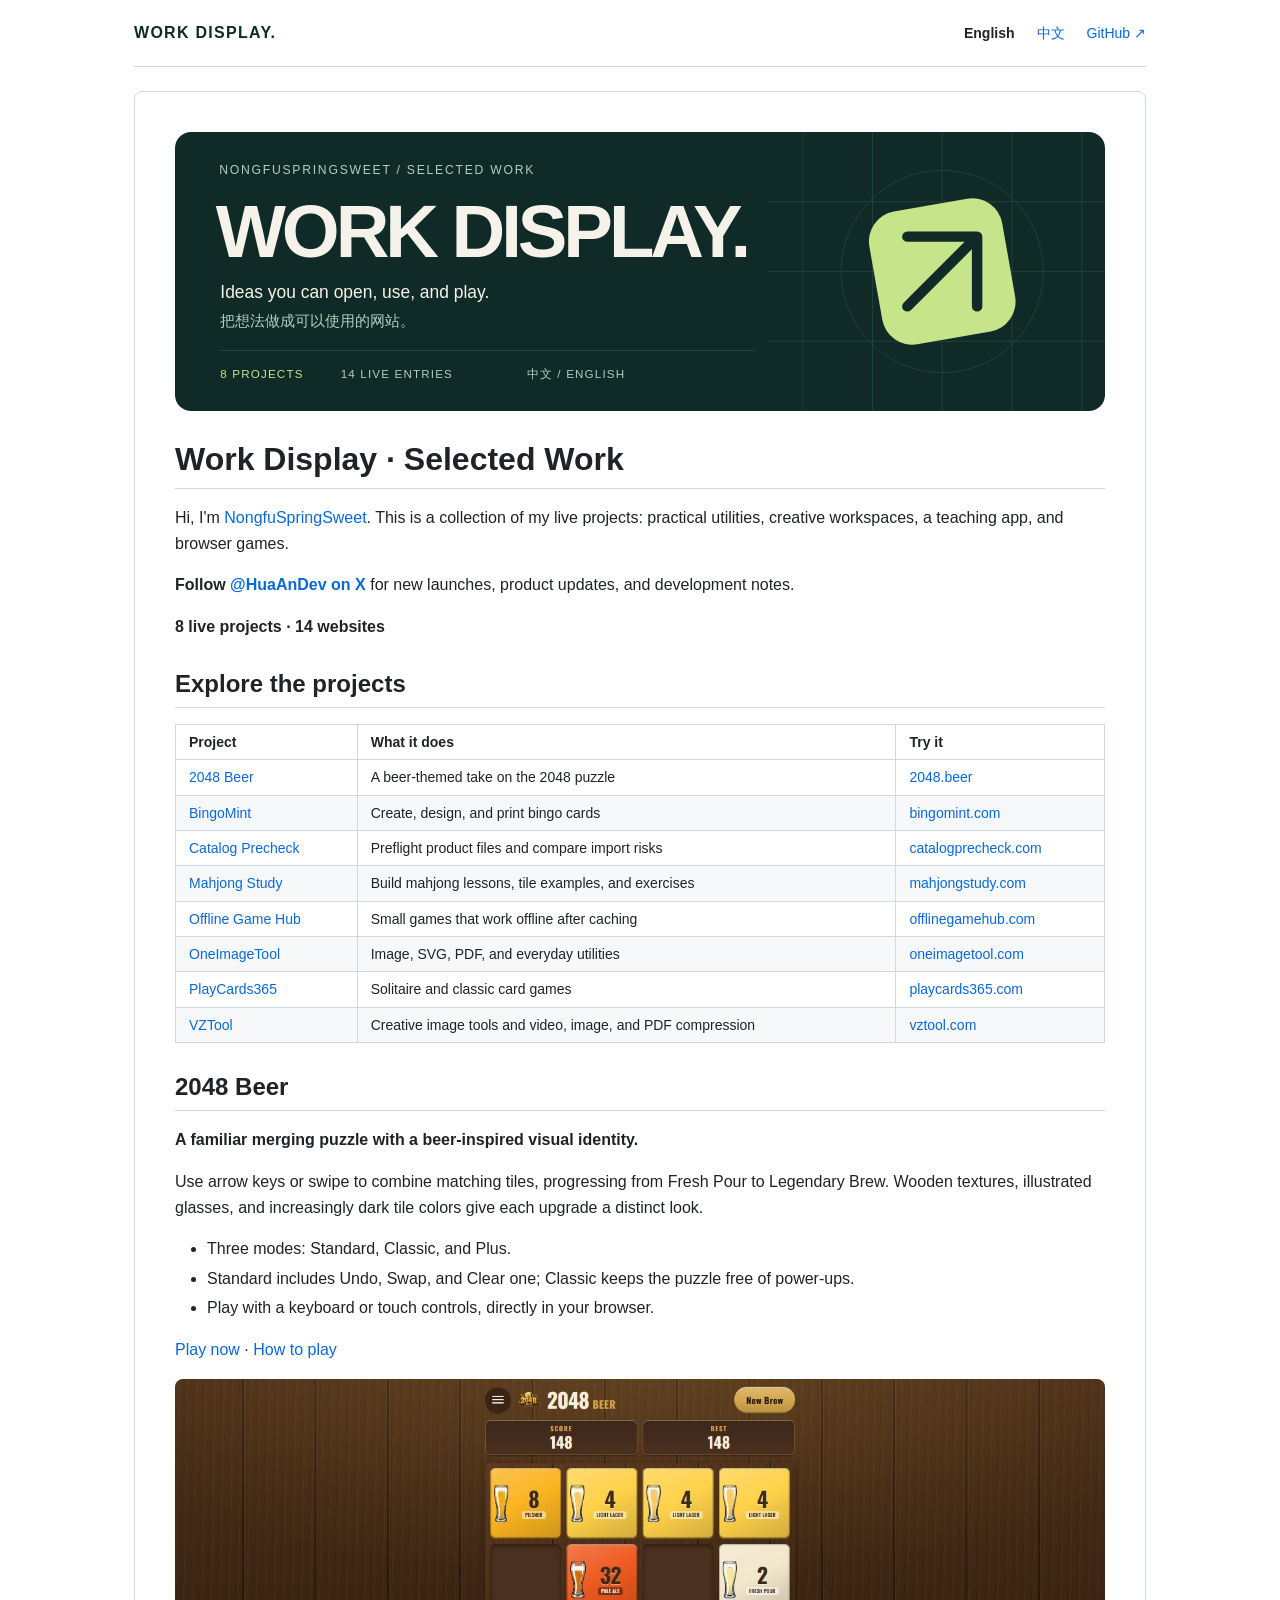
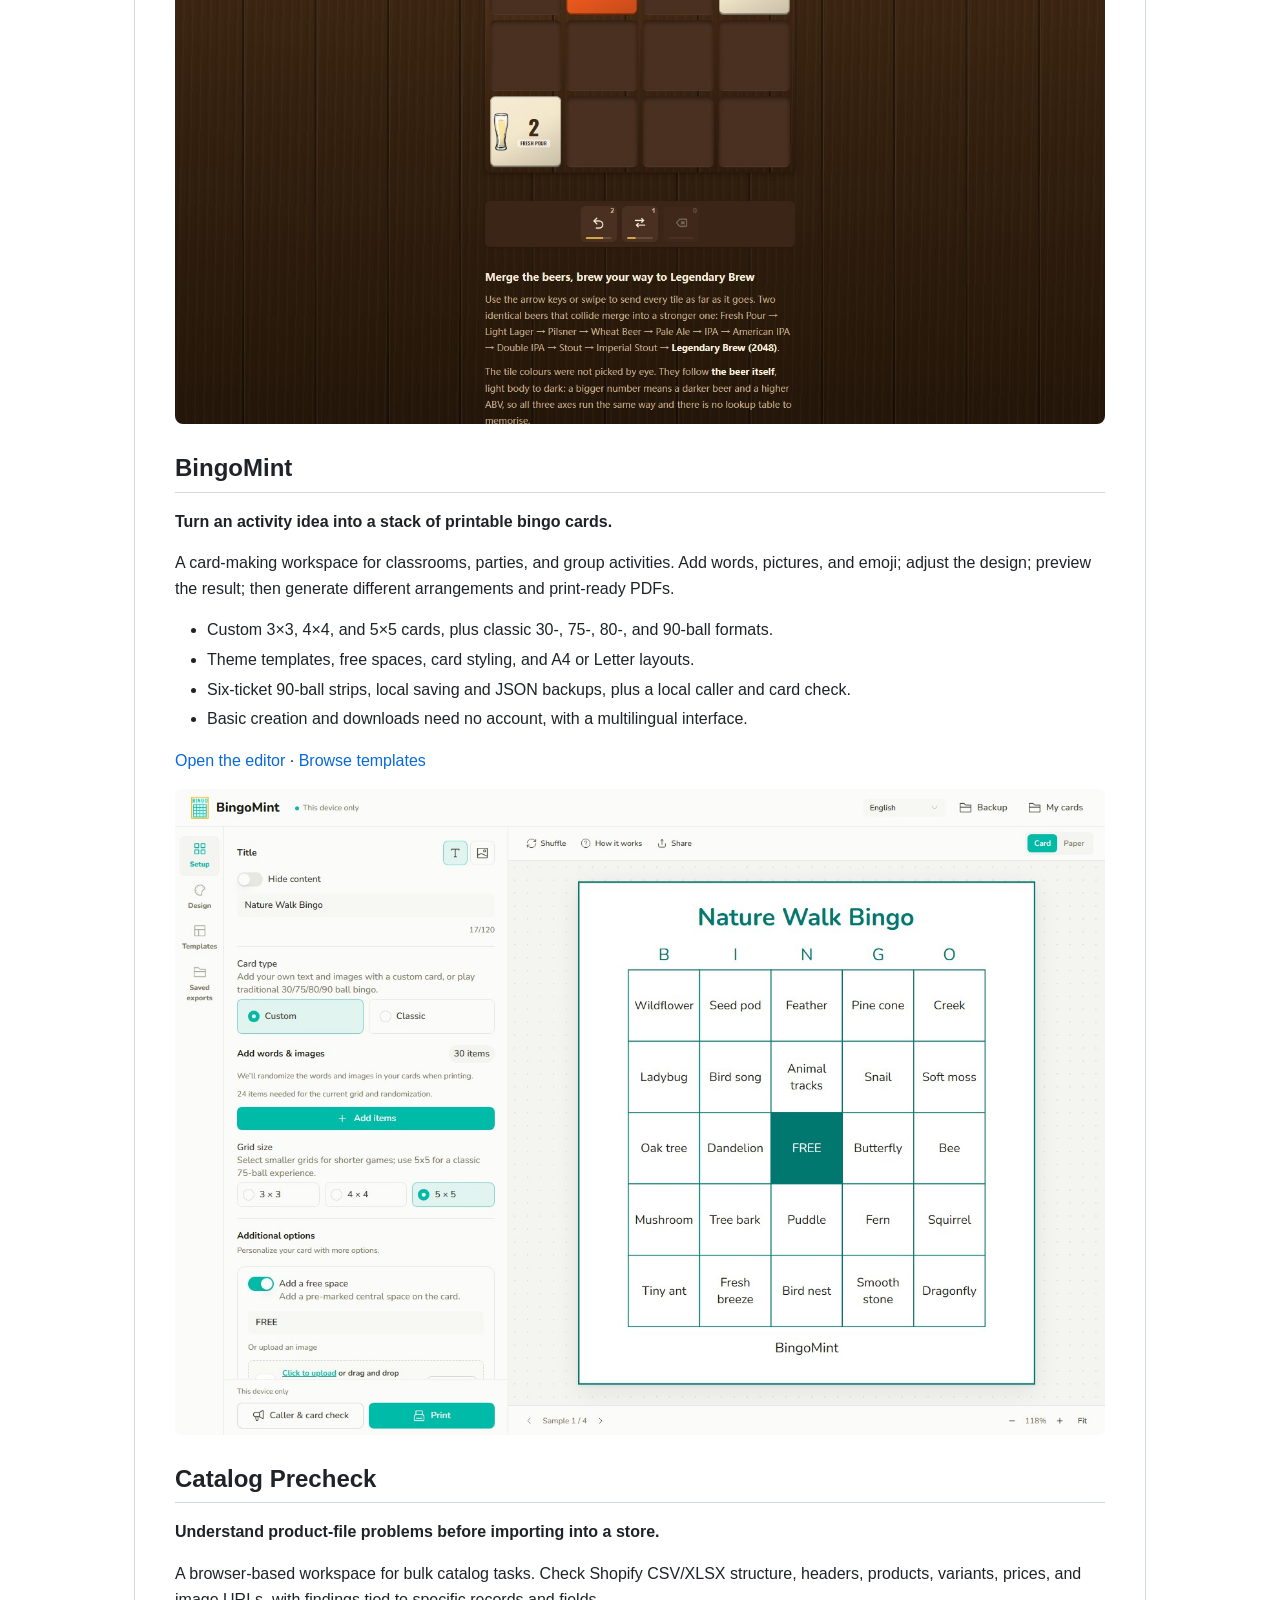
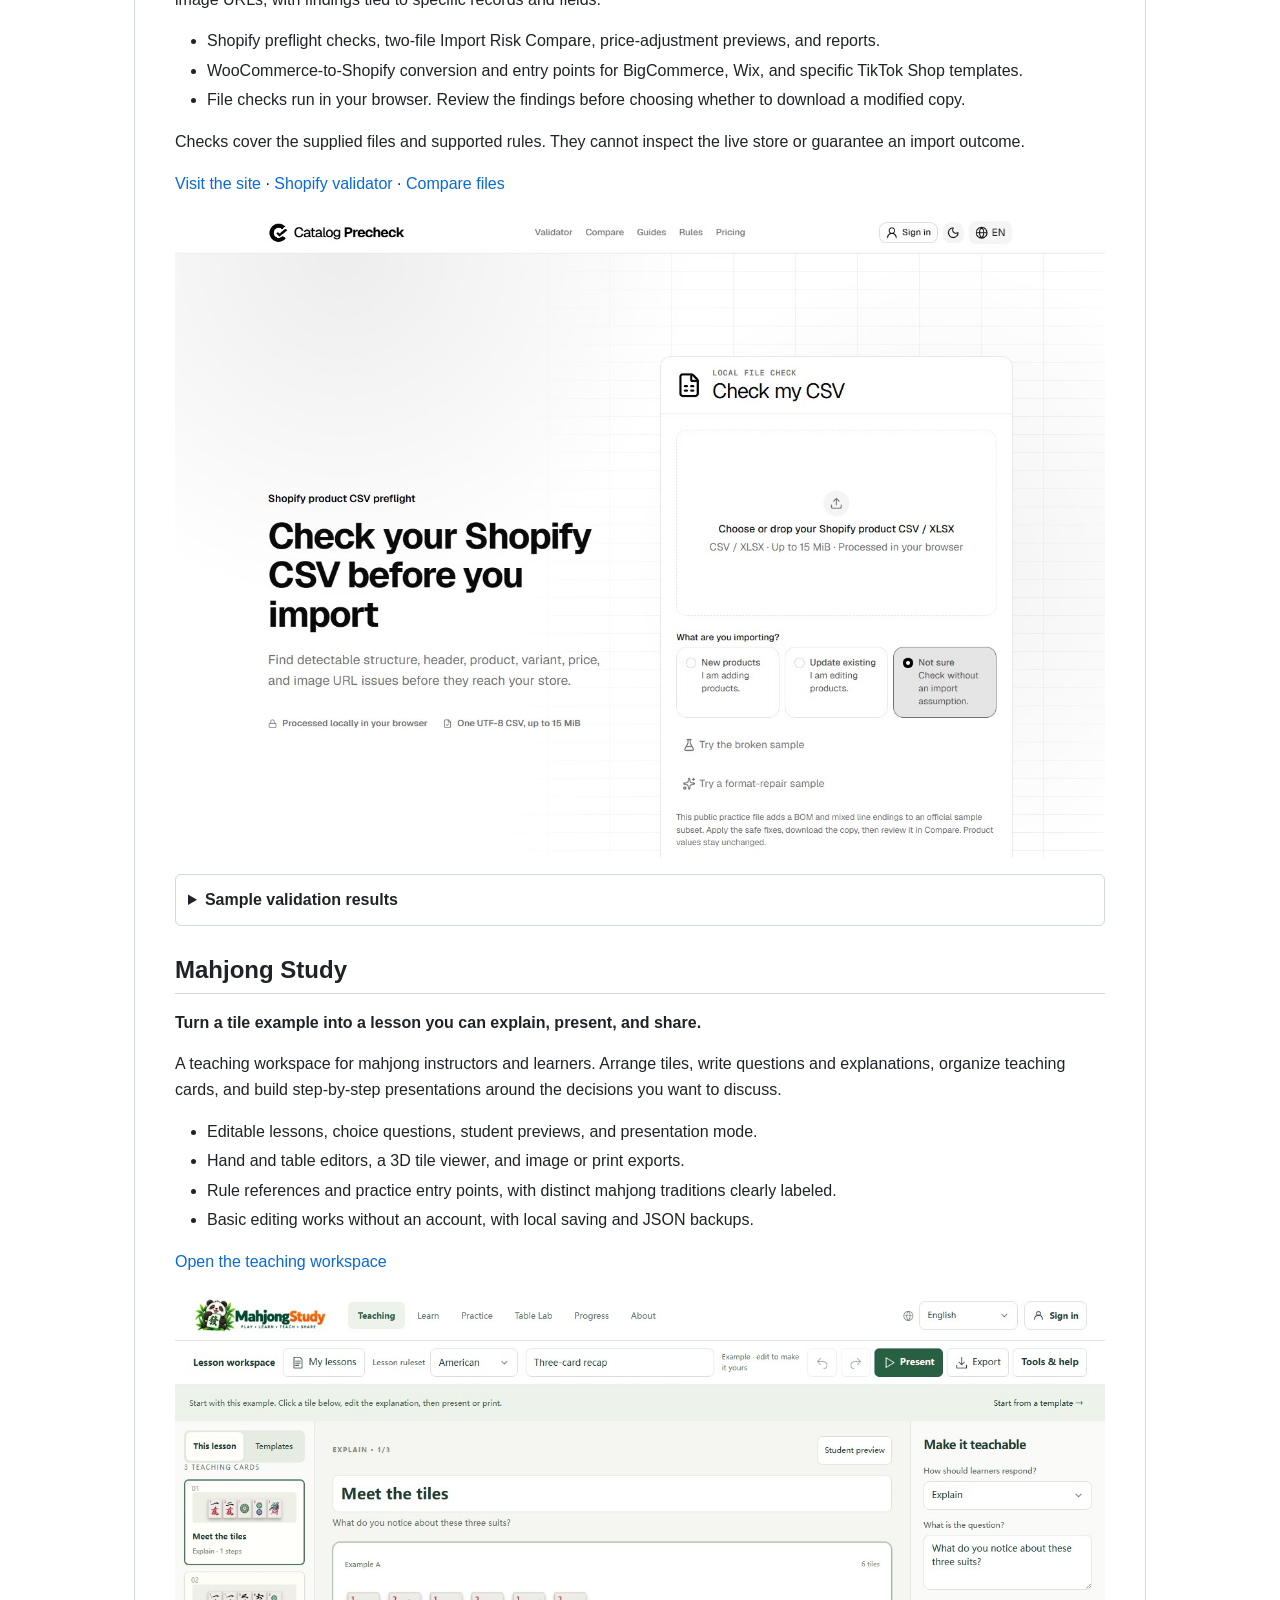
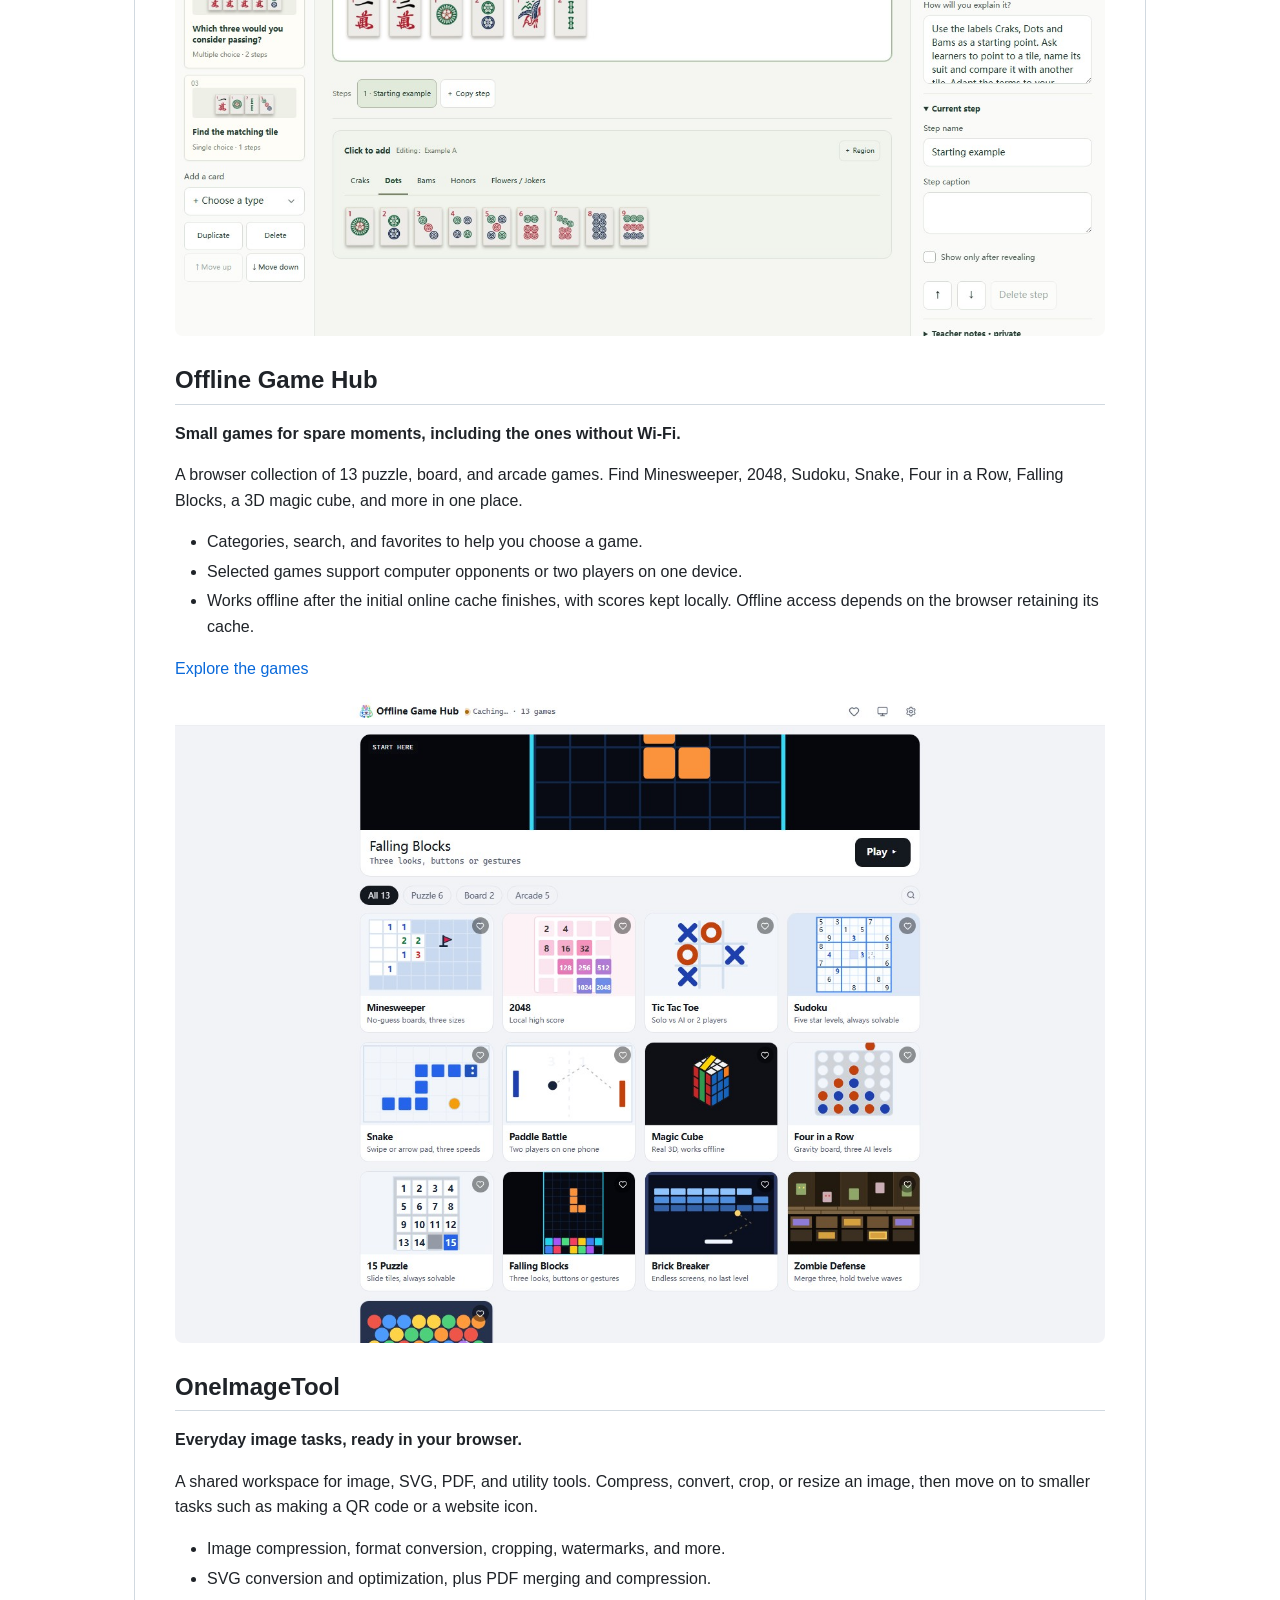
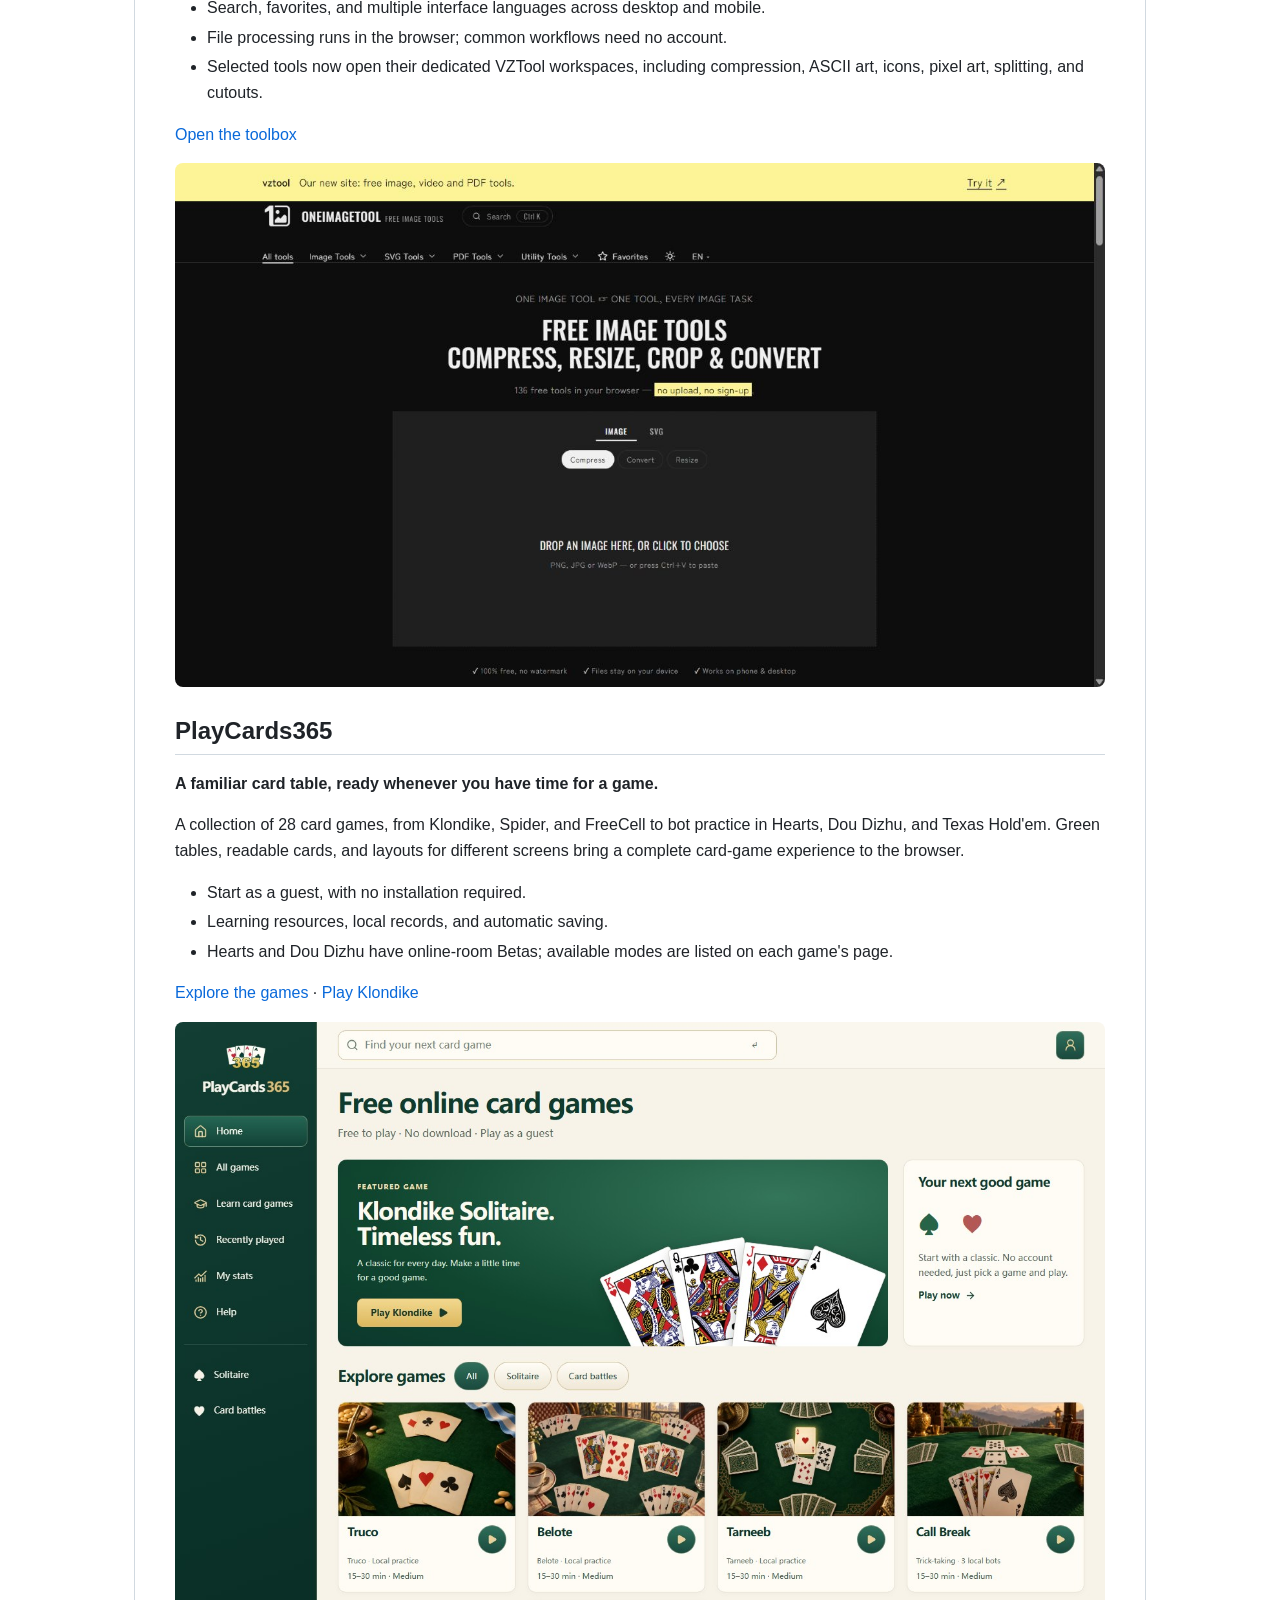
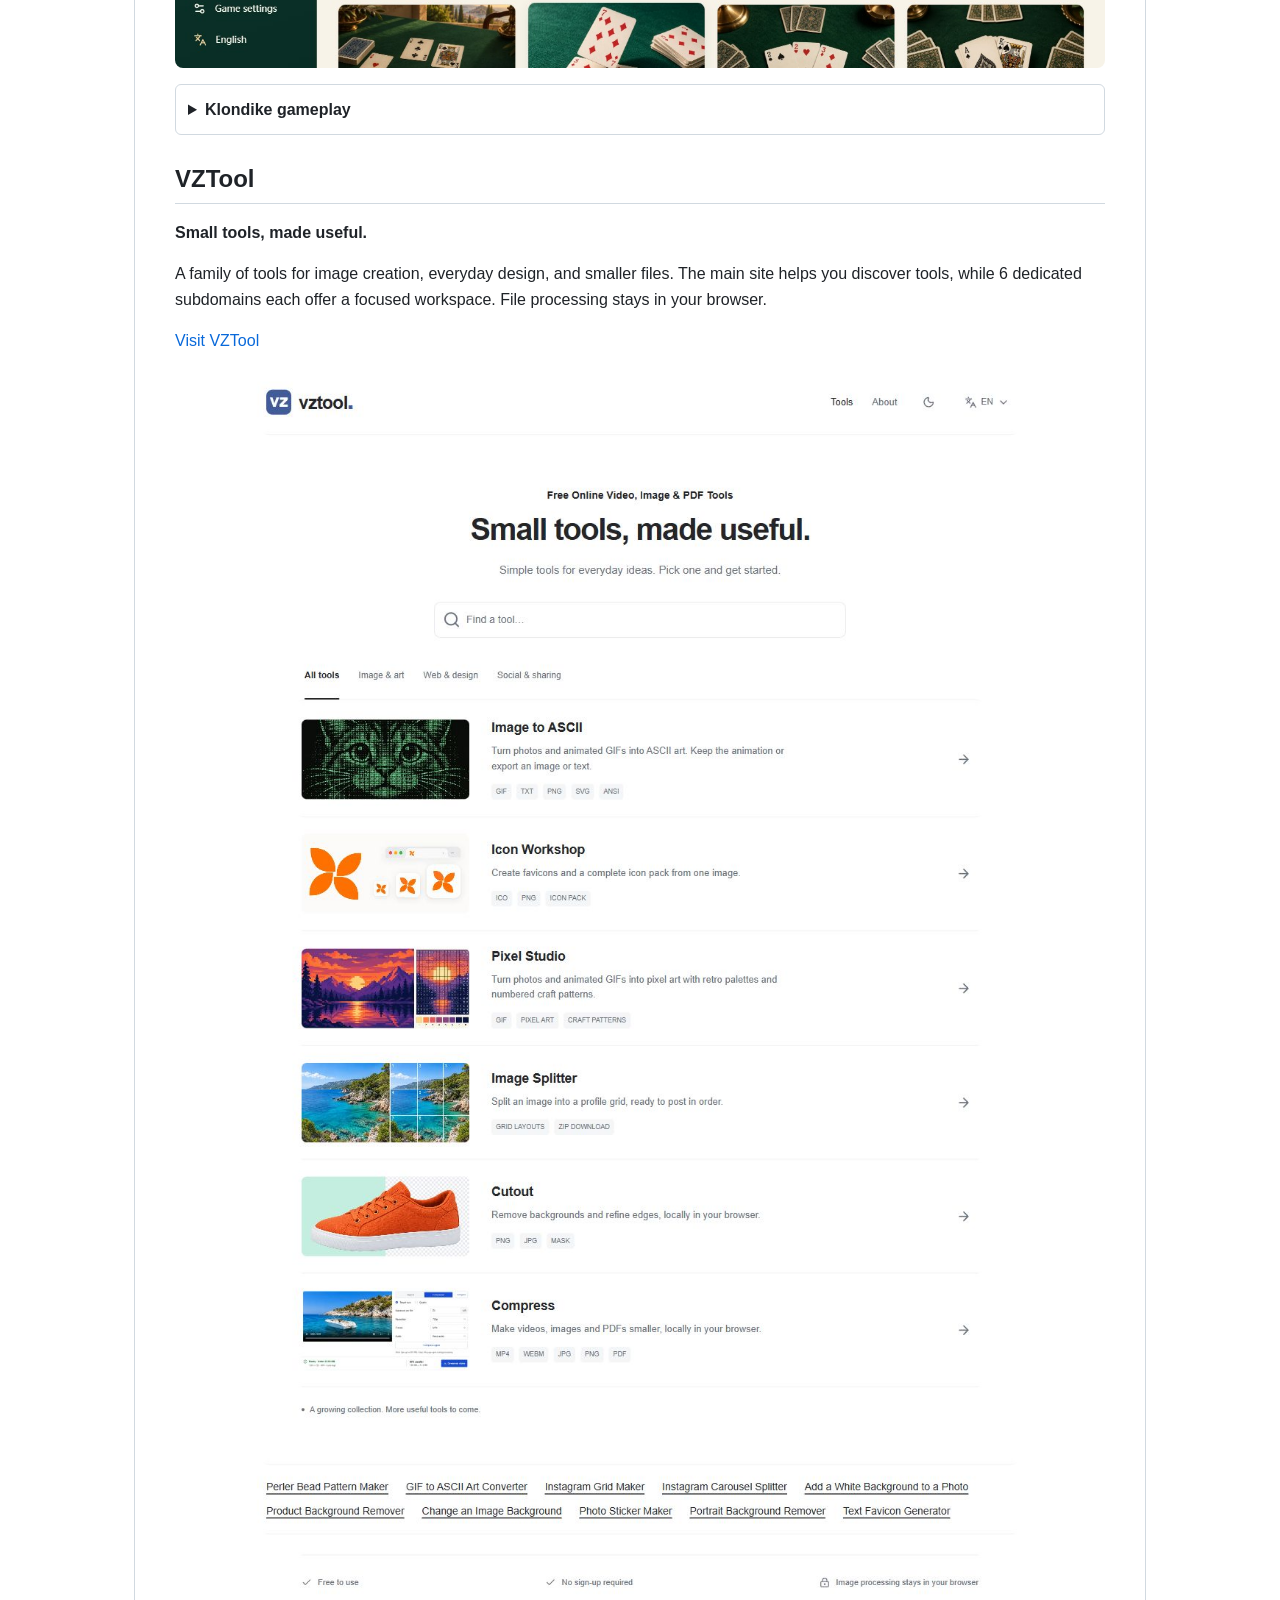
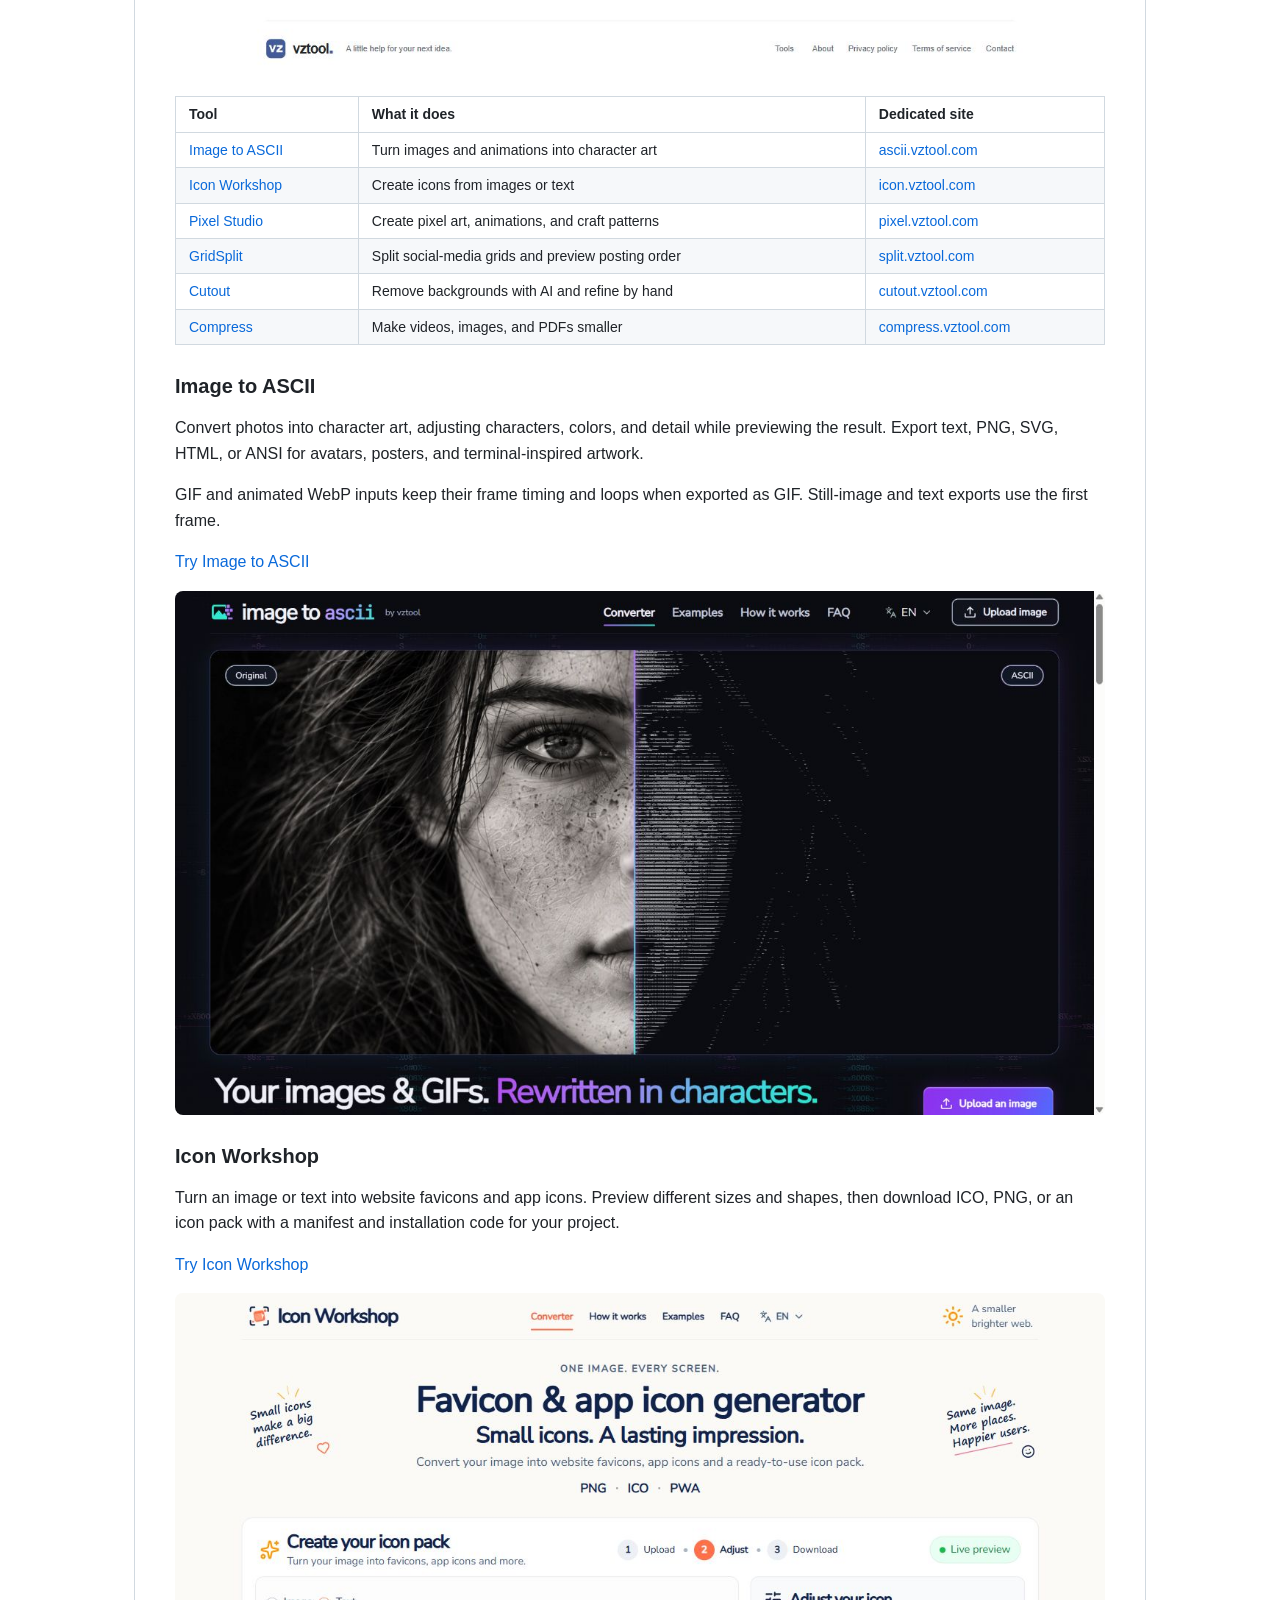
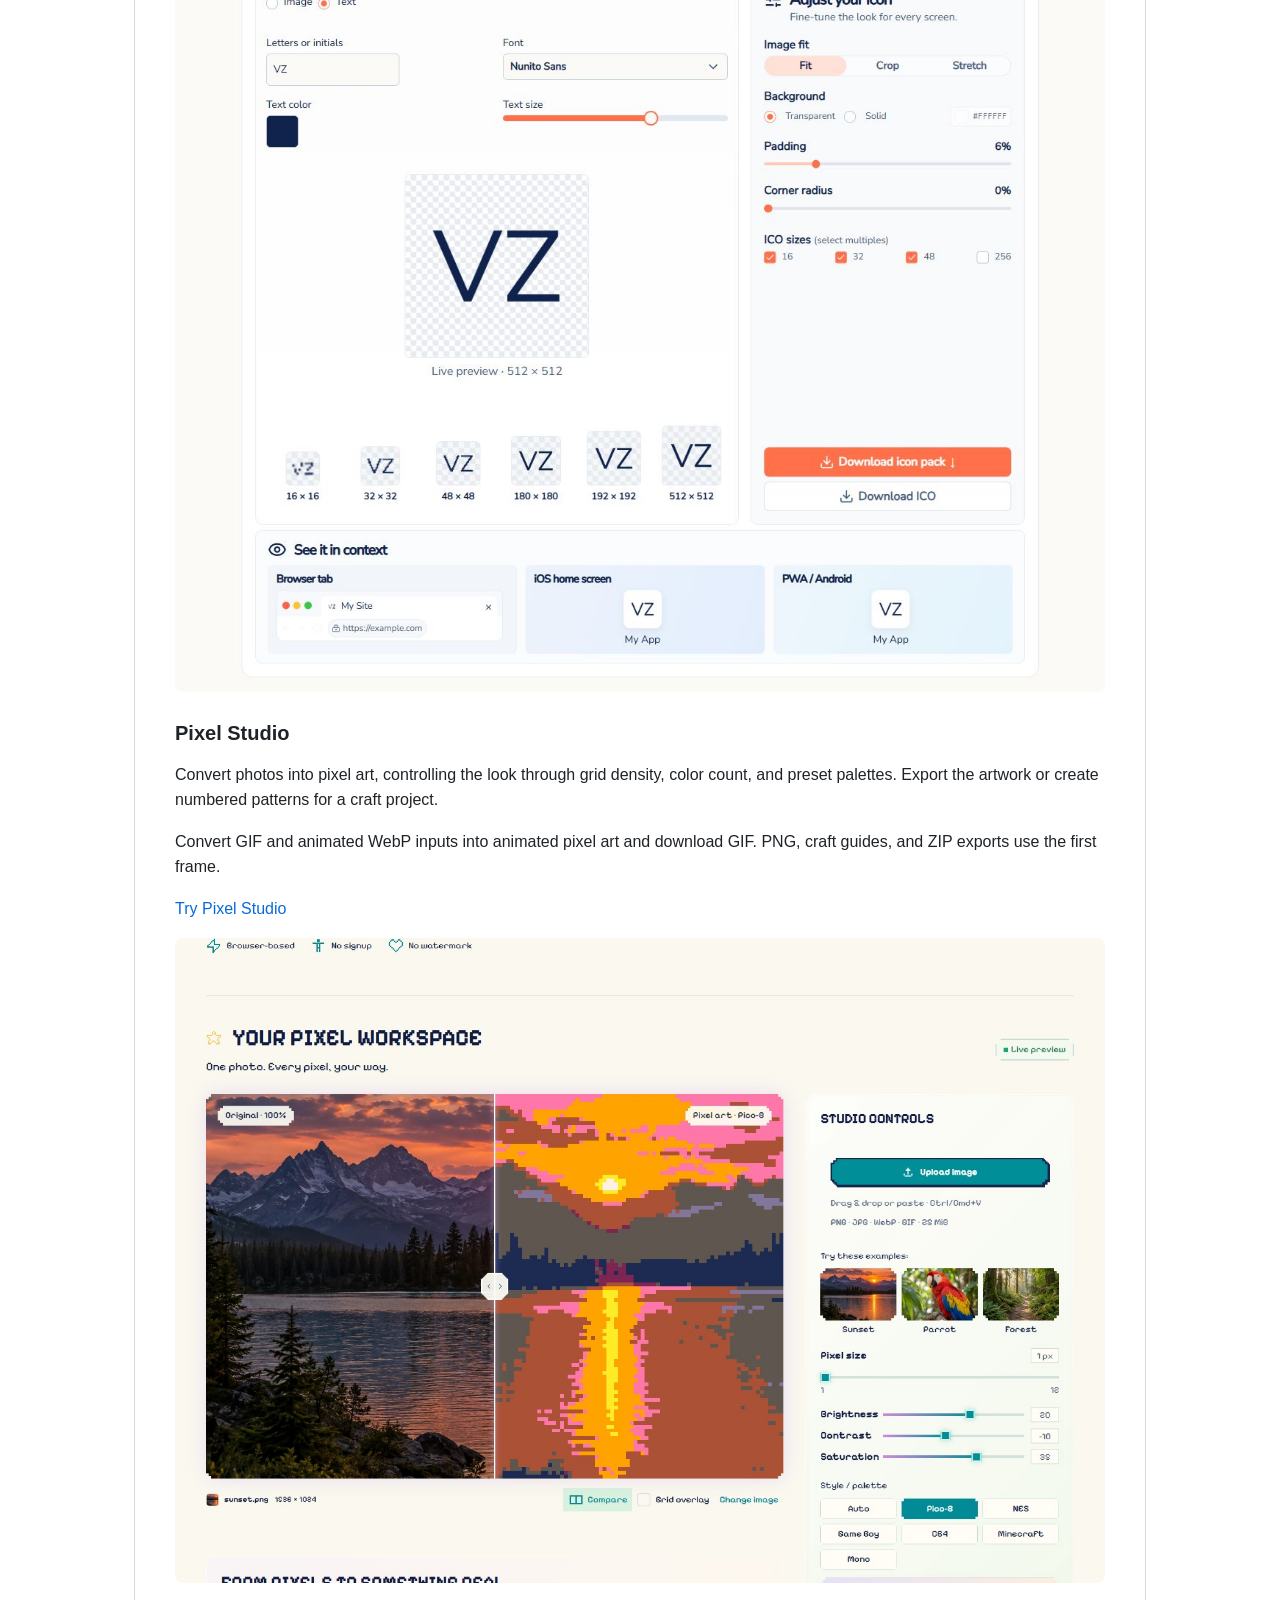
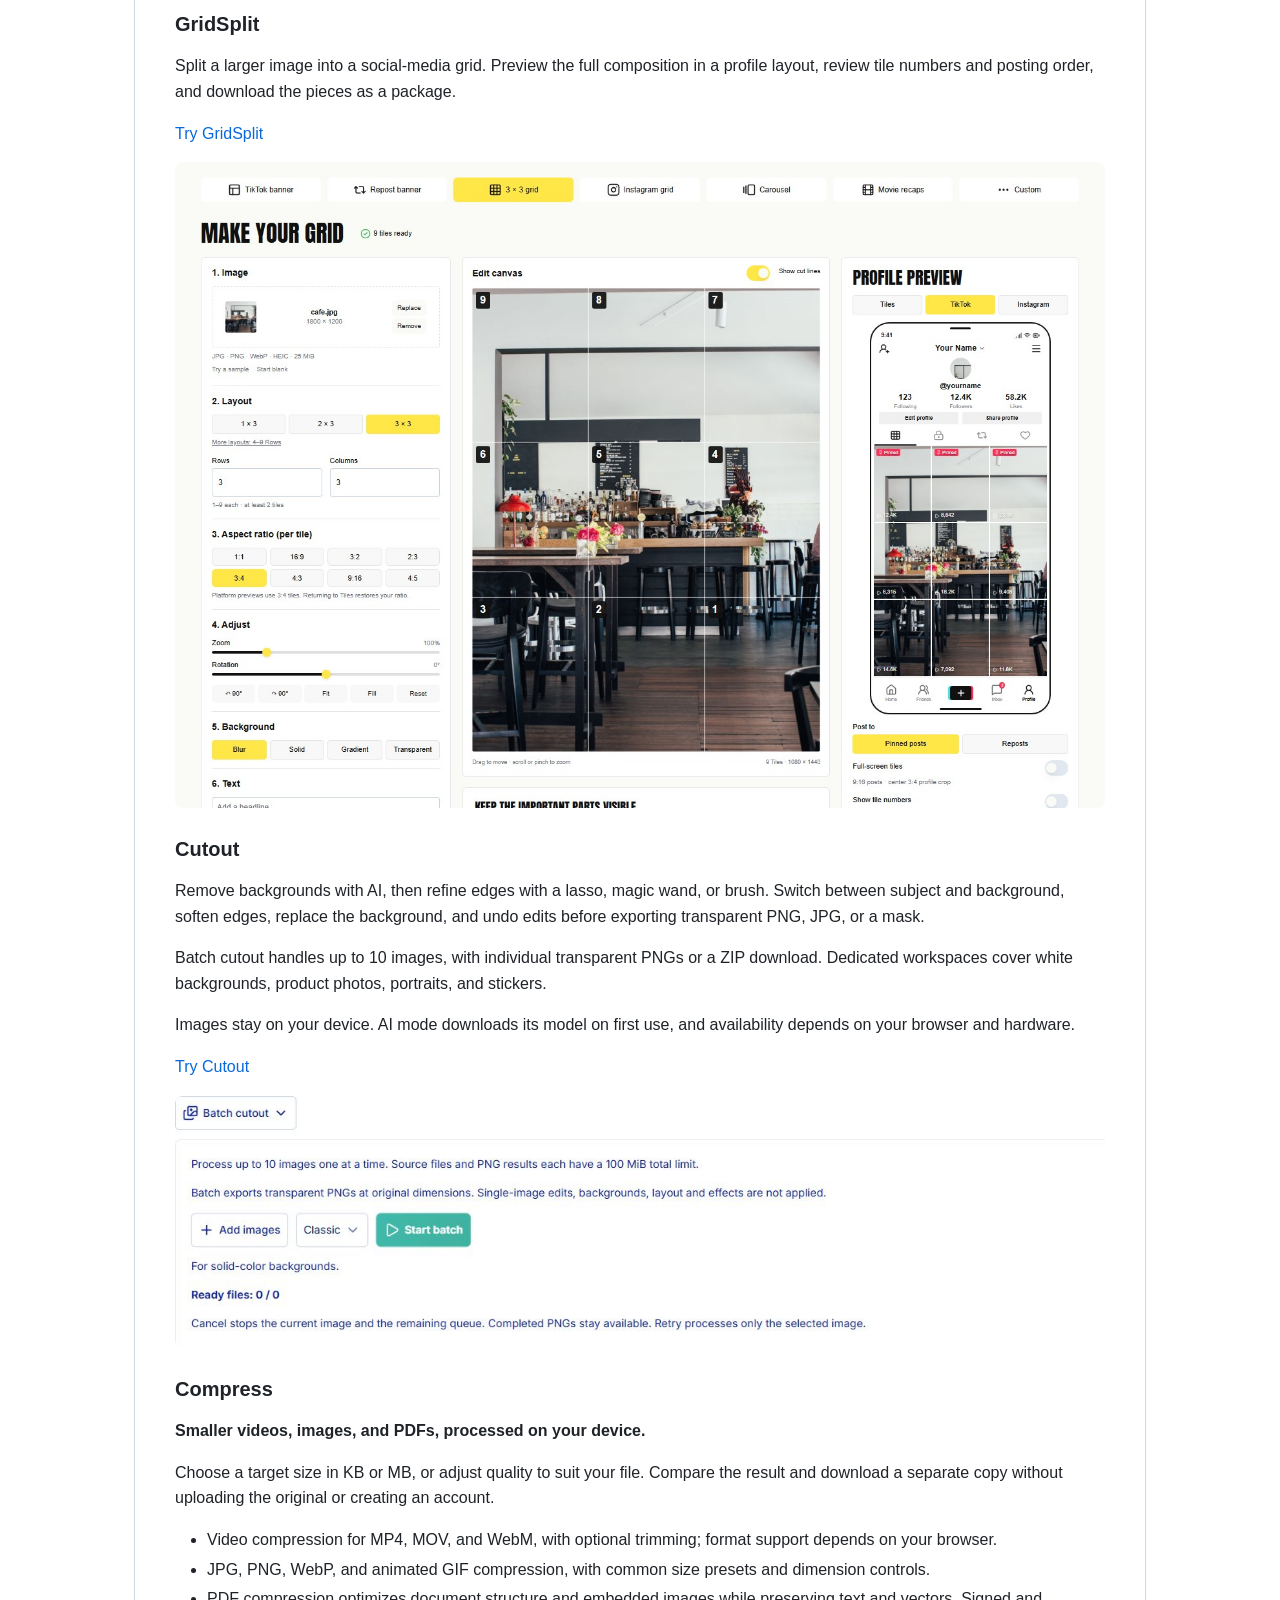
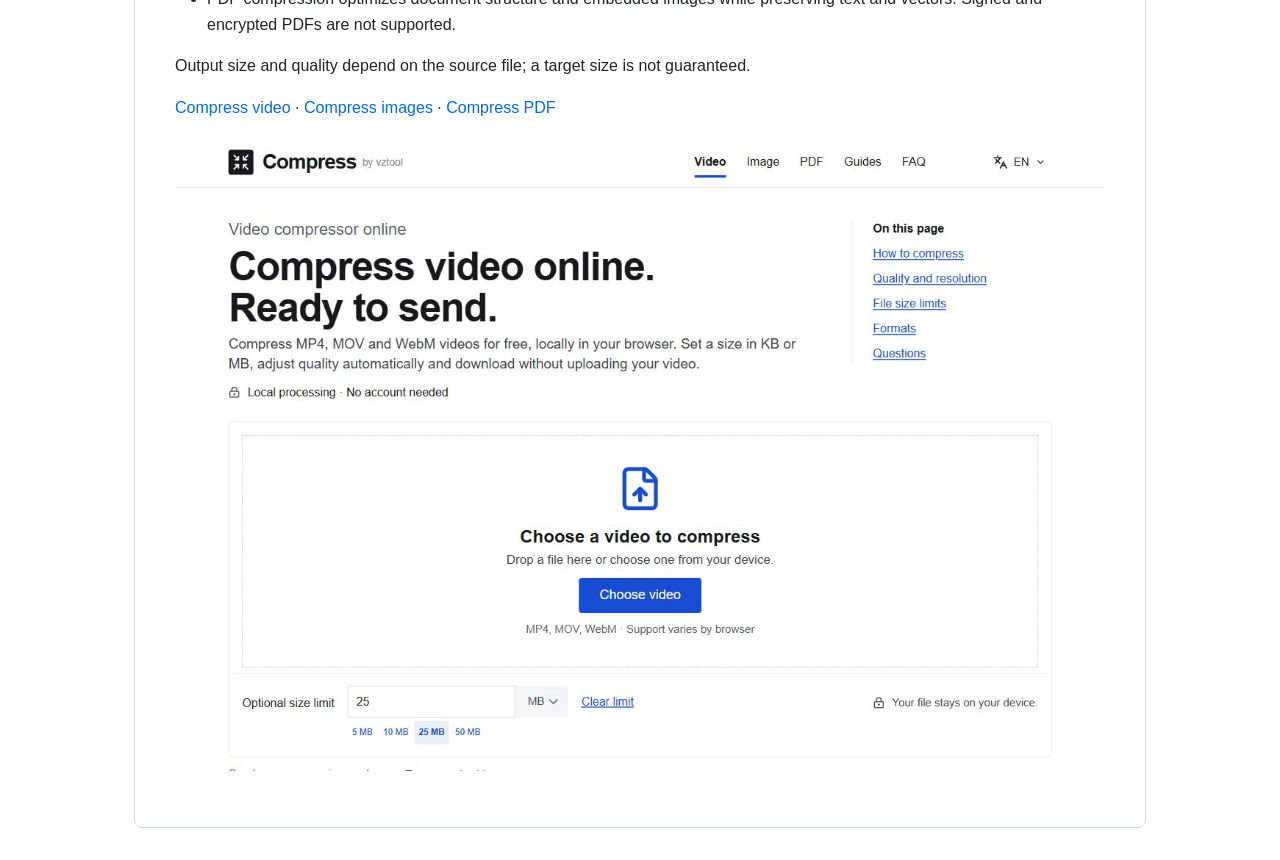
==== commit 7c10c1f8: "Use portfolio.vztool.com and make English the default page Changes since the previous release: fbdbb" ====
--- a/index.html
+++ b/index.html
@@ -1,248 +1,249 @@
 <!doctype html>
-<html lang="zh-CN">
+<html lang="en">
 <head>
   <meta charset="utf-8">
   <meta name="viewport" content="width=device-width, initial-scale=1">
-  <title>Work Display · 作品集</title>
-  <meta name="description" content="NongfuSpringSweet 的上线作品集：实用工具、创作工作台、麻将教学和浏览器游戏。8 个项目，14 个在线入口。">
-  <link rel="canonical" href="https://nongfuspringsweet.github.io/workdisplay/">
-  <link rel="alternate" hreflang="zh-CN" href="https://nongfuspringsweet.github.io/workdisplay/">
-  <link rel="alternate" hreflang="en" href="https://nongfuspringsweet.github.io/workdisplay/en.html">
+  <title>Work Display · Selected Work</title>
+  <meta name="description" content="Live projects by NongfuSpringSweet: practical utilities, creative workspaces, mahjong teaching, and browser games. 8 projects, 14 live entries.">
+  <link rel="canonical" href="https://portfolio.vztool.com/">
+  <link rel="alternate" hreflang="zh-CN" href="https://portfolio.vztool.com/zh.html">
+  <link rel="alternate" hreflang="en" href="https://portfolio.vztool.com/">
+  <link rel="alternate" hreflang="x-default" href="https://portfolio.vztool.com/">
   <link rel="stylesheet" href="assets/site.css">
 </head>
 <body>
-  <a class="skip-link" href="#main">跳到作品内容</a>
+  <a class="skip-link" href="#main">Skip to projects</a>
   <header class="site-header">
     <a class="site-brand" href="./">WORK DISPLAY.</a>
-    <nav class="site-nav" aria-label="导航与语言">
-      <a href="./" lang="zh-CN" aria-current="page">中文</a>
-      <a href="en.html" lang="en">English</a>
+    <nav class="site-nav" aria-label="Navigation and language">
+      <a href="./" lang="en" aria-current="page">English</a>
+      <a href="zh.html" lang="zh-CN">中文</a>
       <a href="https://github.com/NongfuSpringSweet/workdisplay">GitHub ↗</a>
     </nav>
   </header>
   <!-- shortcut: These static pages mirror the READMEs; update both when project descriptions change. -->
-  <main id="main"><article><p><img src="assets/cover.svg" alt="Work Display — 把想法做成可以使用的网站"></p>
-<h1 id="work-display--作品集">Work Display · 作品集</h1>
-<p>你好，我是 <a href="https://github.com/NongfuSpringSweet">NongfuSpringSweet</a>。这里收集了我已上线的作品：实用工具、创作工作台、教学应用和浏览器游戏。</p>
-<p><strong>欢迎关注 <a href="https://x.com/HuaAnDev">X · @HuaAnDev</a></strong>，了解新作品、产品更新和开发记录。</p>
-<p><strong>8 个项目 · 14 个网站</strong></p>
-<h2 id="一眼看作品">一眼看作品</h2>
+  <main id="main"><article><p><img src="assets/cover.svg" alt="Work Display — Ideas you can open, use, and play"></p>
+<h1 id="work-display--selected-work">Work Display · Selected Work</h1>
+<p>Hi, I&#39;m <a href="https://github.com/NongfuSpringSweet">NongfuSpringSweet</a>. This is a collection of my live projects: practical utilities, creative workspaces, a teaching app, and browser games.</p>
+<p><strong>Follow <a href="https://x.com/HuaAnDev">@HuaAnDev on X</a></strong> for new launches, product updates, and development notes.</p>
+<p><strong>8 live projects · 14 websites</strong></p>
+<h2 id="explore-the-projects">Explore the projects</h2>
 <table>
 <thead>
 <tr>
-<th>作品</th>
-<th>做什么</th>
-<th>在线体验</th>
+<th>Project</th>
+<th>What it does</th>
+<th>Try it</th>
 </tr>
 </thead>
 <tbody><tr>
 <td><a href="#2048-beer">2048 Beer</a></td>
-<td>啤酒视觉主题的 2048 合成游戏</td>
+<td>A beer-themed take on the 2048 puzzle</td>
 <td><a href="https://2048.beer/">2048.beer</a></td>
 </tr>
 <tr>
 <td><a href="#bingomint">BingoMint</a></td>
-<td>制作、设计和打印 Bingo 卡片</td>
+<td>Create, design, and print bingo cards</td>
 <td><a href="https://bingomint.com/">bingomint.com</a></td>
 </tr>
 <tr>
 <td><a href="#catalog-precheck">Catalog Precheck</a></td>
-<td>电商商品文件预检与导入风险对比</td>
+<td>Preflight product files and compare import risks</td>
 <td><a href="https://catalogprecheck.com/">catalogprecheck.com</a></td>
 </tr>
 <tr>
 <td><a href="#mahjong-study">Mahjong Study</a></td>
-<td>麻将教学课件、牌例与练习</td>
+<td>Build mahjong lessons, tile examples, and exercises</td>
 <td><a href="https://mahjongstudy.com/">mahjongstudy.com</a></td>
 </tr>
 <tr>
 <td><a href="#offline-game-hub">Offline Game Hub</a></td>
-<td>首次缓存后可以离线玩的小游戏合集</td>
+<td>Small games that work offline after caching</td>
 <td><a href="https://offlinegamehub.com/">offlinegamehub.com</a></td>
 </tr>
 <tr>
 <td><a href="#oneimagetool">OneImageTool</a></td>
-<td>图片、SVG、PDF 与日常小工具</td>
+<td>Image, SVG, PDF, and everyday utilities</td>
 <td><a href="https://oneimagetool.com/">oneimagetool.com</a></td>
 </tr>
 <tr>
 <td><a href="#playcards365">PlayCards365</a></td>
-<td>接龙与多种经典纸牌游戏</td>
+<td>Solitaire and classic card games</td>
 <td><a href="https://playcards365.com/">playcards365.com</a></td>
 </tr>
 <tr>
 <td><a href="#vztool">VZTool</a></td>
-<td>图片创作工具与视频、图片、PDF 压缩</td>
+<td>Creative image tools and video, image, and PDF compression</td>
 <td><a href="https://vztool.com/">vztool.com</a></td>
 </tr>
 </tbody></table>
 <h2 id="2048-beer">2048 Beer</h2>
-<p><strong>把经典数字合成，做成一场有啤酒视觉风格的小游戏。</strong></p>
-<p>用方向键或滑动合并相同方块，从 Fresh Pour 一路升级到 Legendary Brew。木纹桌面、酒杯插画和随数值变深的配色，让每次升级都有直观反馈。</p>
-<ul>
-<li>提供 Standard、Classic 和 Plus 三种模式。</li>
-<li>标准模式包含撤销、交换和单格清除道具；Classic 保留纯粹的合成玩法。</li>
-<li>键盘和触屏均可操作，随时打开玩一局。</li>
-</ul>
-<p><a href="https://2048.beer/">在线试玩</a> · <a href="https://2048.beer/how-to-play">玩法说明</a></p>
-<p><a href="https://2048.beer/"><img src="assets/screenshots/2048-beer.jpg" alt="2048 Beer：实际游玩的合成棋盘"></a></p>
+<p><strong>A familiar merging puzzle with a beer-inspired visual identity.</strong></p>
+<p>Use arrow keys or swipe to combine matching tiles, progressing from Fresh Pour to Legendary Brew. Wooden textures, illustrated glasses, and increasingly dark tile colors give each upgrade a distinct look.</p>
+<ul>
+<li>Three modes: Standard, Classic, and Plus.</li>
+<li>Standard includes Undo, Swap, and Clear one; Classic keeps the puzzle free of power-ups.</li>
+<li>Play with a keyboard or touch controls, directly in your browser.</li>
+</ul>
+<p><a href="https://2048.beer/">Play now</a> · <a href="https://2048.beer/how-to-play">How to play</a></p>
+<p><a href="https://2048.beer/"><img src="assets/screenshots/2048-beer.jpg" alt="2048 Beer: a real game in progress"></a></p>
 <h2 id="bingomint">BingoMint</h2>
-<p><strong>从一个活动点子，到一叠可以直接打印的 Bingo 卡。</strong></p>
-<p>面向课堂、聚会和活动组织者的卡片制作工具。添加文字、图片和 Emoji，调整布局与样式，即时预览，再生成不同排列的卡片和打印用 PDF。</p>
-<ul>
-<li>自定义 3×3、4×4、5×5 卡片，以及经典 30／75／80／90-ball 数字模式。</li>
-<li>主题模板、自由格、卡片设计和 A4／Letter 排版。</li>
-<li>支持 90-ball 六票 strip、本机保存与 JSON 备份，以及本机叫号和卡片检查。</li>
-<li>基础制作和下载无需注册，界面支持多种语言。</li>
-</ul>
-<p><a href="https://bingomint.com/">打开编辑器</a> · <a href="https://bingomint.com/templates">浏览模板</a></p>
-<p><a href="https://bingomint.com/"><img src="assets/screenshots/bingomint.jpg" alt="BingoMint：Nature Walk 示例卡的编辑与即时预览"></a></p>
+<p><strong>Turn an activity idea into a stack of printable bingo cards.</strong></p>
+<p>A card-making workspace for classrooms, parties, and group activities. Add words, pictures, and emoji; adjust the design; preview the result; then generate different arrangements and print-ready PDFs.</p>
+<ul>
+<li>Custom 3×3, 4×4, and 5×5 cards, plus classic 30-, 75-, 80-, and 90-ball formats.</li>
+<li>Theme templates, free spaces, card styling, and A4 or Letter layouts.</li>
+<li>Six-ticket 90-ball strips, local saving and JSON backups, plus a local caller and card check.</li>
+<li>Basic creation and downloads need no account, with a multilingual interface.</li>
+</ul>
+<p><a href="https://bingomint.com/">Open the editor</a> · <a href="https://bingomint.com/templates">Browse templates</a></p>
+<p><a href="https://bingomint.com/"><img src="assets/screenshots/bingomint.jpg" alt="BingoMint: editing and previewing a Nature Walk card"></a></p>
 <h2 id="catalog-precheck">Catalog Precheck</h2>
-<p><strong>在导入商店之前，先看清商品文件里的问题。</strong></p>
-<p>面向电商商品批量操作的文件检查工具。在浏览器中检查 Shopify CSV／XLSX 的结构、表头、商品与变体、价格及图片 URL，并把问题定位到具体记录和字段。</p>
-<ul>
-<li>Shopify 文件预检、双文件 Import Risk Compare、价格调整预览与报告。</li>
-<li>提供 WooCommerce → Shopify 转换，以及 BigCommerce、Wix 和特定 TikTok Shop 模板的检查入口。</li>
-<li>文件检查在本机浏览器完成；先看结果，再决定是否下载修改副本。</li>
-</ul>
-<p>检查基于提供的文件和工具支持的规则，不能读取商店实际状态或保证导入结果。</p>
-<p><a href="https://catalogprecheck.com/">打开网站</a> · <a href="https://catalogprecheck.com/shopify-csv-validator">Shopify 预检</a> · <a href="https://catalogprecheck.com/compare">文件对比</a></p>
-<p><a href="https://catalogprecheck.com/"><img src="assets/screenshots/catalog-precheck.jpg" alt="Catalog Precheck：Shopify 商品文件预检入口"></a></p>
+<p><strong>Understand product-file problems before importing into a store.</strong></p>
+<p>A browser-based workspace for bulk catalog tasks. Check Shopify CSV/XLSX structure, headers, products, variants, prices, and image URLs, with findings tied to specific records and fields.</p>
+<ul>
+<li>Shopify preflight checks, two-file Import Risk Compare, price-adjustment previews, and reports.</li>
+<li>WooCommerce-to-Shopify conversion and entry points for BigCommerce, Wix, and specific TikTok Shop templates.</li>
+<li>File checks run in your browser. Review the findings before choosing whether to download a modified copy.</li>
+</ul>
+<p>Checks cover the supplied files and supported rules. They cannot inspect the live store or guarantee an import outcome.</p>
+<p><a href="https://catalogprecheck.com/">Visit the site</a> · <a href="https://catalogprecheck.com/shopify-csv-validator">Shopify validator</a> · <a href="https://catalogprecheck.com/compare">Compare files</a></p>
+<p><a href="https://catalogprecheck.com/"><img src="assets/screenshots/catalog-precheck.jpg" alt="Catalog Precheck: Shopify product-file preflight"></a></p>
 <details>
-<summary>示例检查结果</summary>
-
-
-<p><img src="assets/screenshots/catalog-precheck-check.jpg" alt="Catalog Precheck：公开练习文件的检查结果"></p>
+<summary>Sample validation results</summary>
+
+
+<p><img src="assets/screenshots/catalog-precheck-check.jpg" alt="Catalog Precheck: actual practice-file findings"></p>
 </details>
 
 <h2 id="mahjong-study">Mahjong Study</h2>
-<p><strong>把一个麻将牌例，变成可以讲解、演示和带走的课程。</strong></p>
-<p>面向教师和学习者的麻将教学工作台。摆放牌例、编写问题与讲解、组织教学卡片和分步演示，帮助课堂从“看牌”走向“说清楚为什么”。</p>
-<ul>
-<li>可编辑的课件、选择题、学生预览与演示模式。</li>
-<li>手牌和整桌编辑、3D 牌面查看、图片与打印输出。</li>
-<li>提供规则参考与练习入口，并明确区分不同麻将玩法。</li>
-<li>基础编辑无需账户，支持本机保存和 JSON 备份。</li>
-</ul>
-<p><a href="https://mahjongstudy.com/">打开教学工作台</a></p>
-<p><a href="https://mahjongstudy.com/"><img src="assets/screenshots/mahjong-study.jpg" alt="Mahjong Study：牌例、教学卡片与讲解编辑"></a></p>
+<p><strong>Turn a tile example into a lesson you can explain, present, and share.</strong></p>
+<p>A teaching workspace for mahjong instructors and learners. Arrange tiles, write questions and explanations, organize teaching cards, and build step-by-step presentations around the decisions you want to discuss.</p>
+<ul>
+<li>Editable lessons, choice questions, student previews, and presentation mode.</li>
+<li>Hand and table editors, a 3D tile viewer, and image or print exports.</li>
+<li>Rule references and practice entry points, with distinct mahjong traditions clearly labeled.</li>
+<li>Basic editing works without an account, with local saving and JSON backups.</li>
+</ul>
+<p><a href="https://mahjongstudy.com/">Open the teaching workspace</a></p>
+<p><a href="https://mahjongstudy.com/"><img src="assets/screenshots/mahjong-study.jpg" alt="Mahjong Study: tile examples, teaching cards, and explanations"></a></p>
 <h2 id="offline-game-hub">Offline Game Hub</h2>
-<p><strong>把碎片时间留给小游戏，也让没网的时候有得玩。</strong></p>
-<p>一个汇集 13 款益智、棋盘与街机小游戏的浏览器游戏站。扫雷、2048、数独、贪吃蛇、四子棋、方块、3D 魔方等，都可以从同一个入口打开。</p>
-<ul>
-<li>分类浏览、搜索与收藏，方便找到下一款想玩的游戏。</li>
-<li>部分游戏支持人机对战或同设备双人操作。</li>
-<li>首次联网并缓存完成后可离线使用，成绩保存在本机；离线可用性依赖浏览器保留缓存。</li>
-</ul>
-<p><a href="https://offlinegamehub.com/">打开游戏合集</a></p>
-<p><a href="https://offlinegamehub.com/"><img src="assets/screenshots/offline-game-hub.jpg" alt="Offline Game Hub：按类别浏览小游戏"></a></p>
+<p><strong>Small games for spare moments, including the ones without Wi-Fi.</strong></p>
+<p>A browser collection of 13 puzzle, board, and arcade games. Find Minesweeper, 2048, Sudoku, Snake, Four in a Row, Falling Blocks, a 3D magic cube, and more in one place.</p>
+<ul>
+<li>Categories, search, and favorites to help you choose a game.</li>
+<li>Selected games support computer opponents or two players on one device.</li>
+<li>Works offline after the initial online cache finishes, with scores kept locally. Offline access depends on the browser retaining its cache.</li>
+</ul>
+<p><a href="https://offlinegamehub.com/">Explore the games</a></p>
+<p><a href="https://offlinegamehub.com/"><img src="assets/screenshots/offline-game-hub.jpg" alt="Offline Game Hub: browsing the game collection"></a></p>
 <h2 id="oneimagetool">OneImageTool</h2>
-<p><strong>日常图片任务，打开浏览器就能做。</strong></p>
-<p>把图片、SVG、PDF 和常用辅助工具放到一个工作台里。压缩、格式转换、裁剪、改尺寸，以及二维码、图标等小任务，都有直接的操作入口。</p>
-<ul>
-<li>图片压缩、转换、裁剪、水印和更多编辑工具。</li>
-<li>SVG 转换与优化，PDF 合并与压缩。</li>
-<li>搜索与收藏、多语言界面，兼顾手机和桌面操作。</li>
-<li>文件处理在浏览器中完成，常用流程无需注册。</li>
-<li>部分工具现已转到专属 VZTool 工作台，包括压缩、ASCII、图标、像素画、切图与抠图。</li>
-</ul>
-<p><a href="https://oneimagetool.com/">打开工具箱</a></p>
-<p><a href="https://oneimagetool.com/"><img src="assets/screenshots/one-image-tool.jpg" alt="OneImageTool：图片压缩、转换与改尺寸工作台"></a></p>
+<p><strong>Everyday image tasks, ready in your browser.</strong></p>
+<p>A shared workspace for image, SVG, PDF, and utility tools. Compress, convert, crop, or resize an image, then move on to smaller tasks such as making a QR code or a website icon.</p>
+<ul>
+<li>Image compression, format conversion, cropping, watermarks, and more.</li>
+<li>SVG conversion and optimization, plus PDF merging and compression.</li>
+<li>Search, favorites, and multiple interface languages across desktop and mobile.</li>
+<li>File processing runs in the browser; common workflows need no account.</li>
+<li>Selected tools now open their dedicated VZTool workspaces, including compression, ASCII art, icons, pixel art, splitting, and cutouts.</li>
+</ul>
+<p><a href="https://oneimagetool.com/">Open the toolbox</a></p>
+<p><a href="https://oneimagetool.com/"><img src="assets/screenshots/one-image-tool.jpg" alt="OneImageTool: the image compression, conversion, and resizing workspace"></a></p>
 <h2 id="playcards365">PlayCards365</h2>
-<p><strong>把熟悉的纸牌游戏，做成随时可以坐下来玩的一桌。</strong></p>
-<p>提供 28 款纸牌游戏，涵盖 Klondike、Spider、FreeCell 等接龙，以及 Hearts、斗地主、Texas Hold’em 等机器人练习。绿色牌桌、清楚的卡牌和适配不同屏幕的布局，让浏览器里也有完整的牌局体验。</p>
-<ul>
-<li>游客即可开始游戏，无需下载安装。</li>
-<li>提供玩法学习入口、本机记录和自动保存。</li>
-<li>Hearts 与斗地主设有在线房间 Beta；其他游戏的可用模式以各页面为准。</li>
-</ul>
-<p><a href="https://playcards365.com/">浏览全部游戏</a> · <a href="https://playcards365.com/games/klondike/">开始 Klondike</a></p>
-<p><a href="https://playcards365.com/"><img src="assets/screenshots/playcards365.jpg" alt="PlayCards365：经典接龙与纸牌游戏大厅"></a></p>
+<p><strong>A familiar card table, ready whenever you have time for a game.</strong></p>
+<p>A collection of 28 card games, from Klondike, Spider, and FreeCell to bot practice in Hearts, Dou Dizhu, and Texas Hold&#39;em. Green tables, readable cards, and layouts for different screens bring a complete card-game experience to the browser.</p>
+<ul>
+<li>Start as a guest, with no installation required.</li>
+<li>Learning resources, local records, and automatic saving.</li>
+<li>Hearts and Dou Dizhu have online-room Betas; available modes are listed on each game&#39;s page.</li>
+</ul>
+<p><a href="https://playcards365.com/">Explore the games</a> · <a href="https://playcards365.com/games/klondike/">Play Klondike</a></p>
+<p><a href="https://playcards365.com/"><img src="assets/screenshots/playcards365.jpg" alt="PlayCards365: the solitaire and card-game lobby"></a></p>
 <details>
-<summary>Klondike 游戏画面</summary>
-
-<p><img src="assets/screenshots/playcards365-game.jpg" alt="PlayCards365：Klondike 实际游戏界面"></p>
+<summary>Klondike gameplay</summary>
+
+<p><img src="assets/screenshots/playcards365-game.jpg" alt="PlayCards365: an actual Klondike game"></p>
 </details>
 
 <h2 id="vztool">VZTool</h2>
-<p><strong>Small tools, made useful. 小工具，认真做好。</strong></p>
-<p>一个围绕图片创作、日常设计与文件压缩的工具系列。主站负责发现工具，6 个独立子域名分别提供专注的工作台；文件处理在本机浏览器中完成。</p>
-<p><a href="https://vztool.com/">打开 VZTool 主站</a></p>
-<p><a href="https://vztool.com/"><img src="assets/screenshots/vztool.jpg" alt="VZTool：创作工具与视频、图片、PDF 压缩入口"></a></p>
+<p><strong>Small tools, made useful.</strong></p>
+<p>A family of tools for image creation, everyday design, and smaller files. The main site helps you discover tools, while 6 dedicated subdomains each offer a focused workspace. File processing stays in your browser.</p>
+<p><a href="https://vztool.com/">Visit VZTool</a></p>
+<p><a href="https://vztool.com/"><img src="assets/screenshots/vztool.jpg" alt="VZTool: creative tools and video, image, and PDF compression"></a></p>
 <table>
 <thead>
 <tr>
-<th>工具</th>
-<th>用途</th>
-<th>独立入口</th>
+<th>Tool</th>
+<th>What it does</th>
+<th>Dedicated site</th>
 </tr>
 </thead>
 <tbody><tr>
 <td><a href="#image-to-ascii">Image to ASCII</a></td>
-<td>图片和动图转字符画</td>
+<td>Turn images and animations into character art</td>
 <td><a href="https://ascii.vztool.com/">ascii.vztool.com</a></td>
 </tr>
 <tr>
 <td><a href="#icon-workshop">Icon Workshop</a></td>
-<td>图片或文字生成网站图标</td>
+<td>Create icons from images or text</td>
 <td><a href="https://icon.vztool.com/">icon.vztool.com</a></td>
 </tr>
 <tr>
 <td><a href="#pixel-studio">Pixel Studio</a></td>
-<td>像素画、像素动图与手工图样</td>
+<td>Create pixel art, animations, and craft patterns</td>
 <td><a href="https://pixel.vztool.com/">pixel.vztool.com</a></td>
 </tr>
 <tr>
 <td><a href="#gridsplit">GridSplit</a></td>
-<td>社交媒体网格切图和发布顺序预览</td>
+<td>Split social-media grids and preview posting order</td>
 <td><a href="https://split.vztool.com/">split.vztool.com</a></td>
 </tr>
 <tr>
 <td><a href="#cutout">Cutout</a></td>
-<td>AI 去背景与手动精修</td>
+<td>Remove backgrounds with AI and refine by hand</td>
 <td><a href="https://cutout.vztool.com/">cutout.vztool.com</a></td>
 </tr>
 <tr>
 <td><a href="#compress">Compress</a></td>
-<td>视频、图片与 PDF 压缩</td>
+<td>Make videos, images, and PDFs smaller</td>
 <td><a href="https://compress.vztool.com/">compress.vztool.com</a></td>
 </tr>
 </tbody></table>
 <h3 id="image-to-ascii">Image to ASCII</h3>
-<p>把照片转成字符画，调整字符、颜色与细节，在预览中找到想要的效果。支持文字、PNG、SVG、HTML 和 ANSI 输出，适合头像、海报与终端风格创作。</p>
-<p>GIF 和动态 WebP 可保留帧时长与循环，转换后导出 GIF；静态图片和文字输出使用首帧。</p>
-<p><a href="https://ascii.vztool.com/">体验 Image to ASCII</a></p>
-<p><a href="https://ascii.vztool.com/"><img src="assets/screenshots/vztool-ascii.jpg" alt="Image to ASCII：图片与 GIF 转换入口和字符画对照"></a></p>
+<p>Convert photos into character art, adjusting characters, colors, and detail while previewing the result. Export text, PNG, SVG, HTML, or ANSI for avatars, posters, and terminal-inspired artwork.</p>
+<p>GIF and animated WebP inputs keep their frame timing and loops when exported as GIF. Still-image and text exports use the first frame.</p>
+<p><a href="https://ascii.vztool.com/">Try Image to ASCII</a></p>
+<p><a href="https://ascii.vztool.com/"><img src="assets/screenshots/vztool-ascii.jpg" alt="Image to ASCII: image and GIF converter with an ASCII comparison"></a></p>
 <h3 id="icon-workshop">Icon Workshop</h3>
-<p>从图片或文字生成网站 favicon 和应用图标。预览不同尺寸与形状，下载 ICO、PNG 或带 manifest 与安装代码的图标包，方便放进实际项目。</p>
-<p><a href="https://icon.vztool.com/">体验 Icon Workshop</a></p>
-<p><a href="https://icon.vztool.com/"><img src="assets/screenshots/vztool-icon.jpg" alt="Icon Workshop：文字图标生成与多尺寸预览"></a></p>
+<p>Turn an image or text into website favicons and app icons. Preview different sizes and shapes, then download ICO, PNG, or an icon pack with a manifest and installation code for your project.</p>
+<p><a href="https://icon.vztool.com/">Try Icon Workshop</a></p>
+<p><a href="https://icon.vztool.com/"><img src="assets/screenshots/vztool-icon.jpg" alt="Icon Workshop: text-based icons and size previews"></a></p>
 <h3 id="pixel-studio">Pixel Studio</h3>
-<p>把照片转换为像素画，通过网格密度、颜色数量与预设调色板控制风格。既可以导出像素图，也可以生成带色号的手工参考图样。</p>
-<p>支持 GIF 和动态 WebP 转像素动图并导出 GIF；PNG、手工图样和 ZIP 输出使用首帧。</p>
-<p><a href="https://pixel.vztool.com/">体验 Pixel Studio</a></p>
-<p><a href="https://pixel.vztool.com/"><img src="assets/screenshots/vztool-pixel.jpg" alt="Pixel Studio：像素画与手工图样工作台"></a></p>
+<p>Convert photos into pixel art, controlling the look through grid density, color count, and preset palettes. Export the artwork or create numbered patterns for a craft project.</p>
+<p>Convert GIF and animated WebP inputs into animated pixel art and download GIF. PNG, craft guides, and ZIP exports use the first frame.</p>
+<p><a href="https://pixel.vztool.com/">Try Pixel Studio</a></p>
+<p><a href="https://pixel.vztool.com/"><img src="assets/screenshots/vztool-pixel.jpg" alt="Pixel Studio: pixel art and craft patterns"></a></p>
 <h3 id="gridsplit">GridSplit</h3>
-<p>把一张大图拆成社交媒体用的网格切片。在模拟主页中预览整体效果，查看编号与发布顺序，再打包下载切片。</p>
-<p><a href="https://split.vztool.com/">体验 GridSplit</a></p>
-<p><a href="https://split.vztool.com/"><img src="assets/screenshots/vztool-split.jpg" alt="GridSplit：社交媒体网格切图与主页预览"></a></p>
+<p>Split a larger image into a social-media grid. Preview the full composition in a profile layout, review tile numbers and posting order, and download the pieces as a package.</p>
+<p><a href="https://split.vztool.com/">Try GridSplit</a></p>
+<p><a href="https://split.vztool.com/"><img src="assets/screenshots/vztool-split.jpg" alt="GridSplit: social-media image splitting and profile previews"></a></p>
 <h3 id="cutout">Cutout</h3>
-<p>用 AI 自动去除图片背景，再通过套索、魔法棒和笔刷修整边缘。支持主体／背景切换、柔化、背景替换与撤销重做，最后导出透明 PNG、JPG 或遮罩。</p>
-<p>批量抠图一次可添加最多 10 张图片，支持单独下载透明 PNG 或打包 ZIP。另有白底图、商品图、人像与贴纸的专用入口。</p>
-<p>图片在本机处理；AI 模式首次使用需要下载模型，运行能力取决于浏览器和设备。</p>
-<p><a href="https://cutout.vztool.com/">体验 Cutout</a></p>
-<p><a href="https://cutout.vztool.com/"><img src="assets/screenshots/vztool-cutout.jpg" alt="Cutout：批量背景去除设置"></a></p>
+<p>Remove backgrounds with AI, then refine edges with a lasso, magic wand, or brush. Switch between subject and background, soften edges, replace the background, and undo edits before exporting transparent PNG, JPG, or a mask.</p>
+<p>Batch cutout handles up to 10 images, with individual transparent PNGs or a ZIP download. Dedicated workspaces cover white backgrounds, product photos, portraits, and stickers.</p>
+<p>Images stay on your device. AI mode downloads its model on first use, and availability depends on your browser and hardware.</p>
+<p><a href="https://cutout.vztool.com/">Try Cutout</a></p>
+<p><a href="https://cutout.vztool.com/"><img src="assets/screenshots/vztool-cutout.jpg" alt="Cutout: batch background-removal settings"></a></p>
 <h3 id="compress">Compress</h3>
-<p><strong>让视频、图片和 PDF 更小，文件留在自己的设备上。</strong></p>
-<p>设置 KB／MB 目标大小，或按需要调整质量，对比结果后下载压缩副本。无需上传原文件，也无需注册账户。</p>
-<ul>
-<li>视频支持 MP4、MOV、WebM 和可选片段裁剪；格式兼容性取决于浏览器。</li>
-<li>图片支持 JPG、PNG、WebP 与动态 GIF，提供常用大小预设和尺寸控制。</li>
-<li>PDF 优化文档结构与内嵌图片，保留文字和矢量内容；不支持签名或加密文档。</li>
-</ul>
-<p>输出大小与质量取决于原文件，不能保证每个文件都达到目标大小。</p>
-<p><a href="https://compress.vztool.com/">压缩视频</a> · <a href="https://compress.vztool.com/image">压缩图片</a> · <a href="https://compress.vztool.com/pdf">压缩 PDF</a></p>
-<p><a href="https://compress.vztool.com/"><img src="assets/screenshots/vztool-compress.jpg" alt="Compress：本地视频压缩与目标大小设置"></a></p>
+<p><strong>Smaller videos, images, and PDFs, processed on your device.</strong></p>
+<p>Choose a target size in KB or MB, or adjust quality to suit your file. Compare the result and download a separate copy without uploading the original or creating an account.</p>
+<ul>
+<li>Video compression for MP4, MOV, and WebM, with optional trimming; format support depends on your browser.</li>
+<li>JPG, PNG, WebP, and animated GIF compression, with common size presets and dimension controls.</li>
+<li>PDF compression optimizes document structure and embedded images while preserving text and vectors. Signed and encrypted PDFs are not supported.</li>
+</ul>
+<p>Output size and quality depend on the source file; a target size is not guaranteed.</p>
+<p><a href="https://compress.vztool.com/">Compress video</a> · <a href="https://compress.vztool.com/image">Compress images</a> · <a href="https://compress.vztool.com/pdf">Compress PDF</a></p>
+<p><a href="https://compress.vztool.com/"><img src="assets/screenshots/vztool-compress.jpg" alt="Compress: local video compression and target-size controls"></a></p>
 </article></main>
 </body>
 </html>
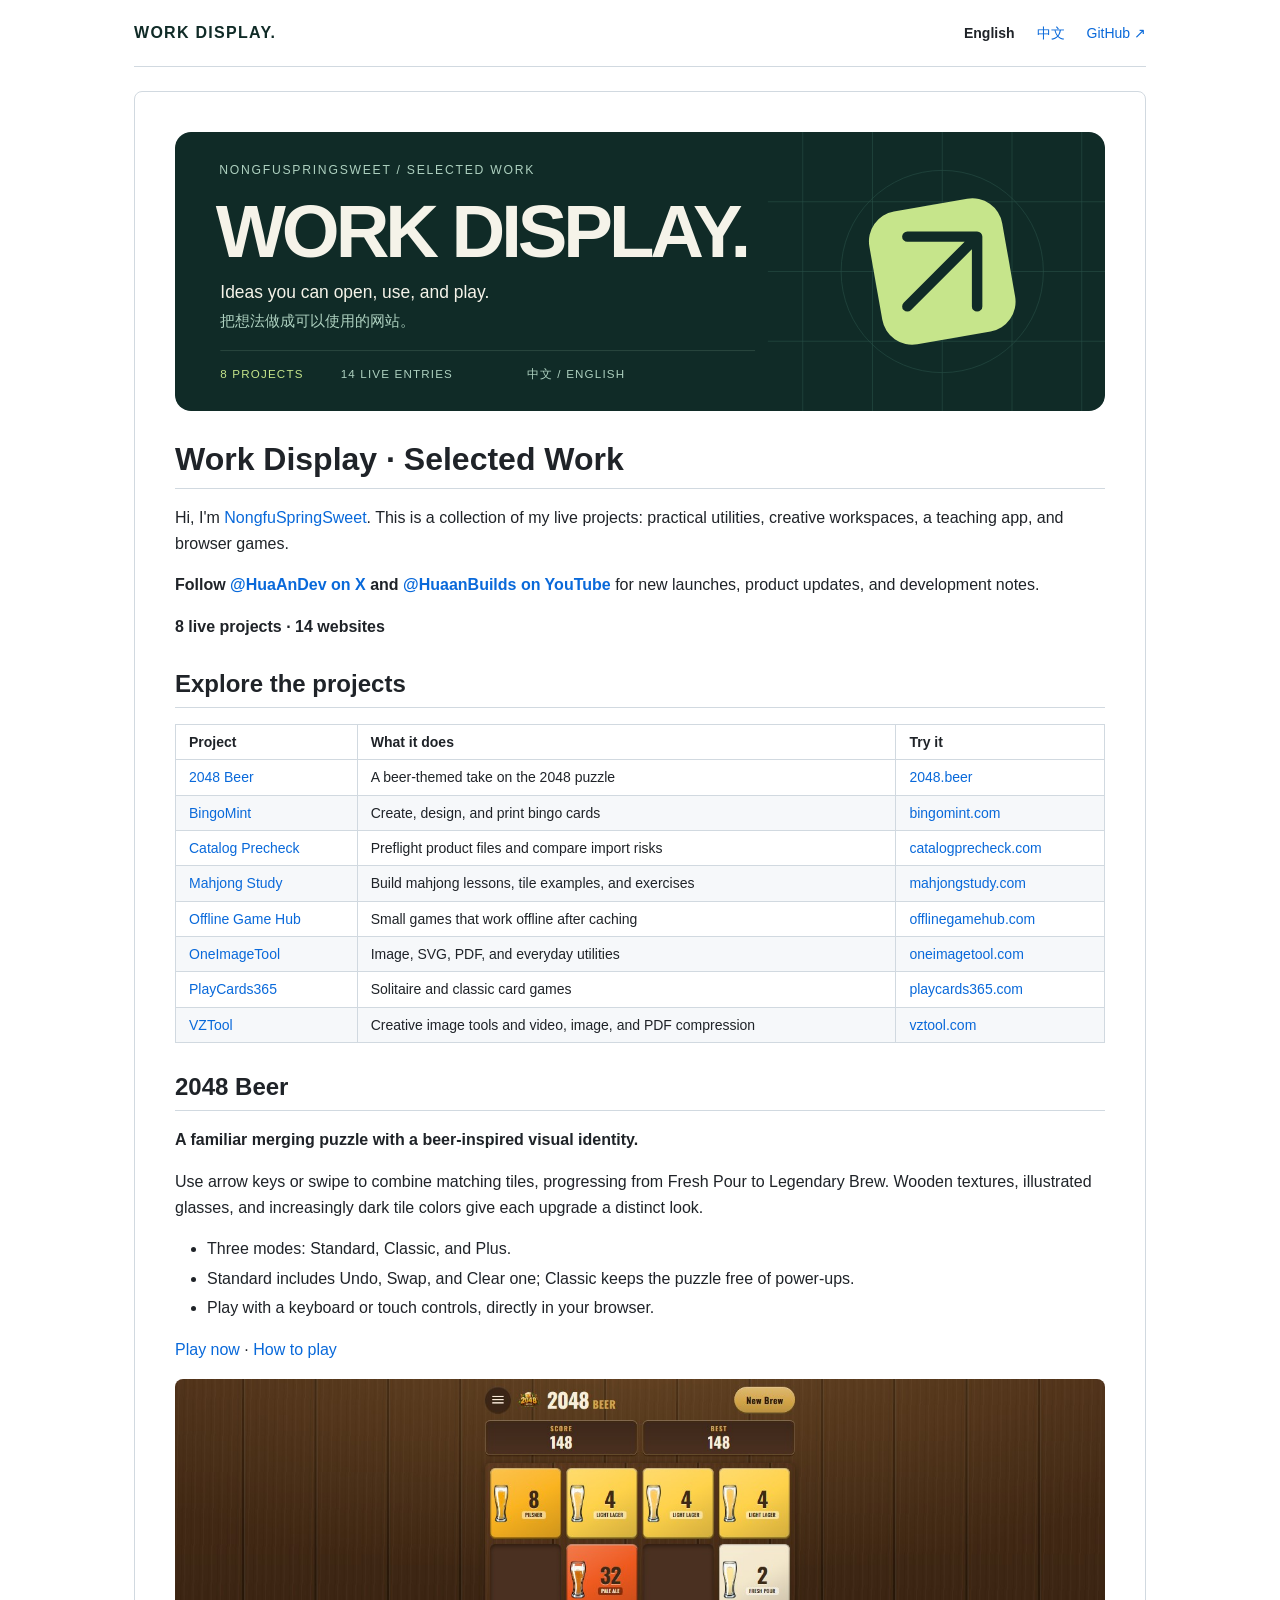
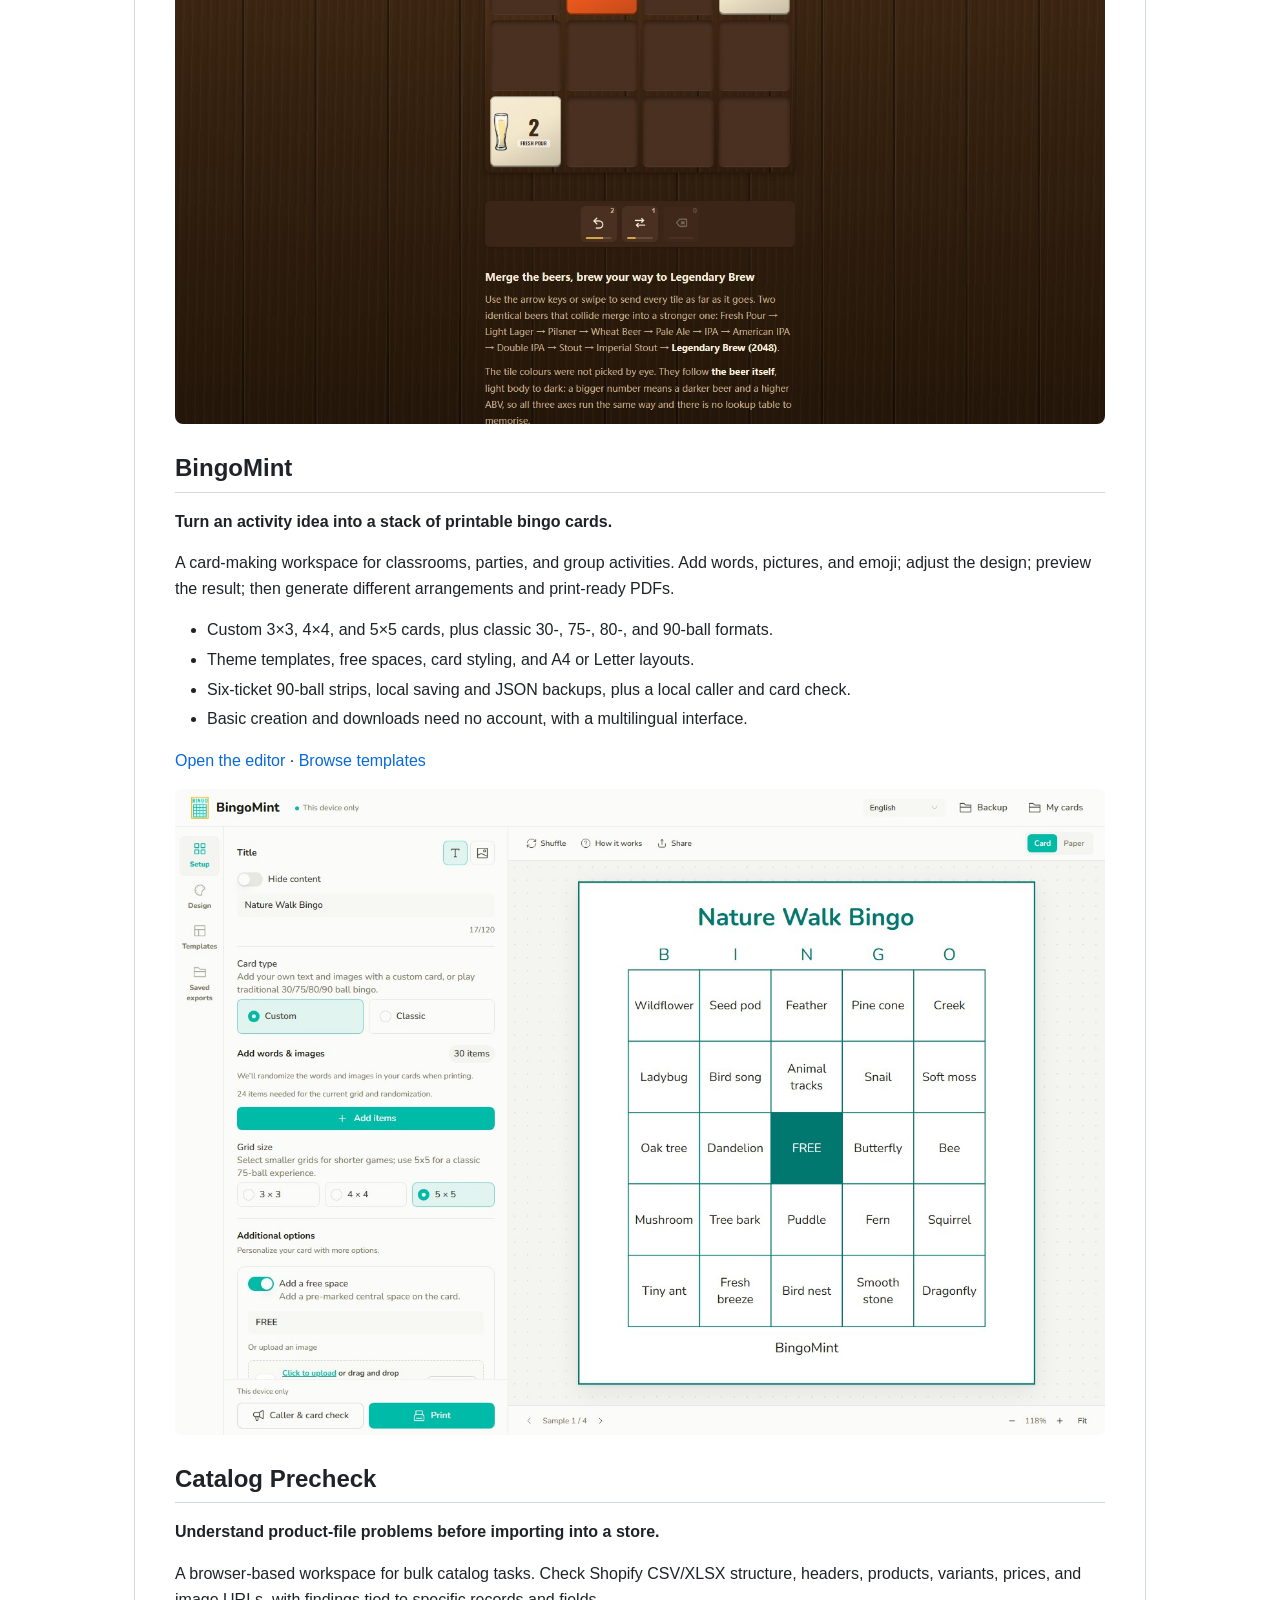
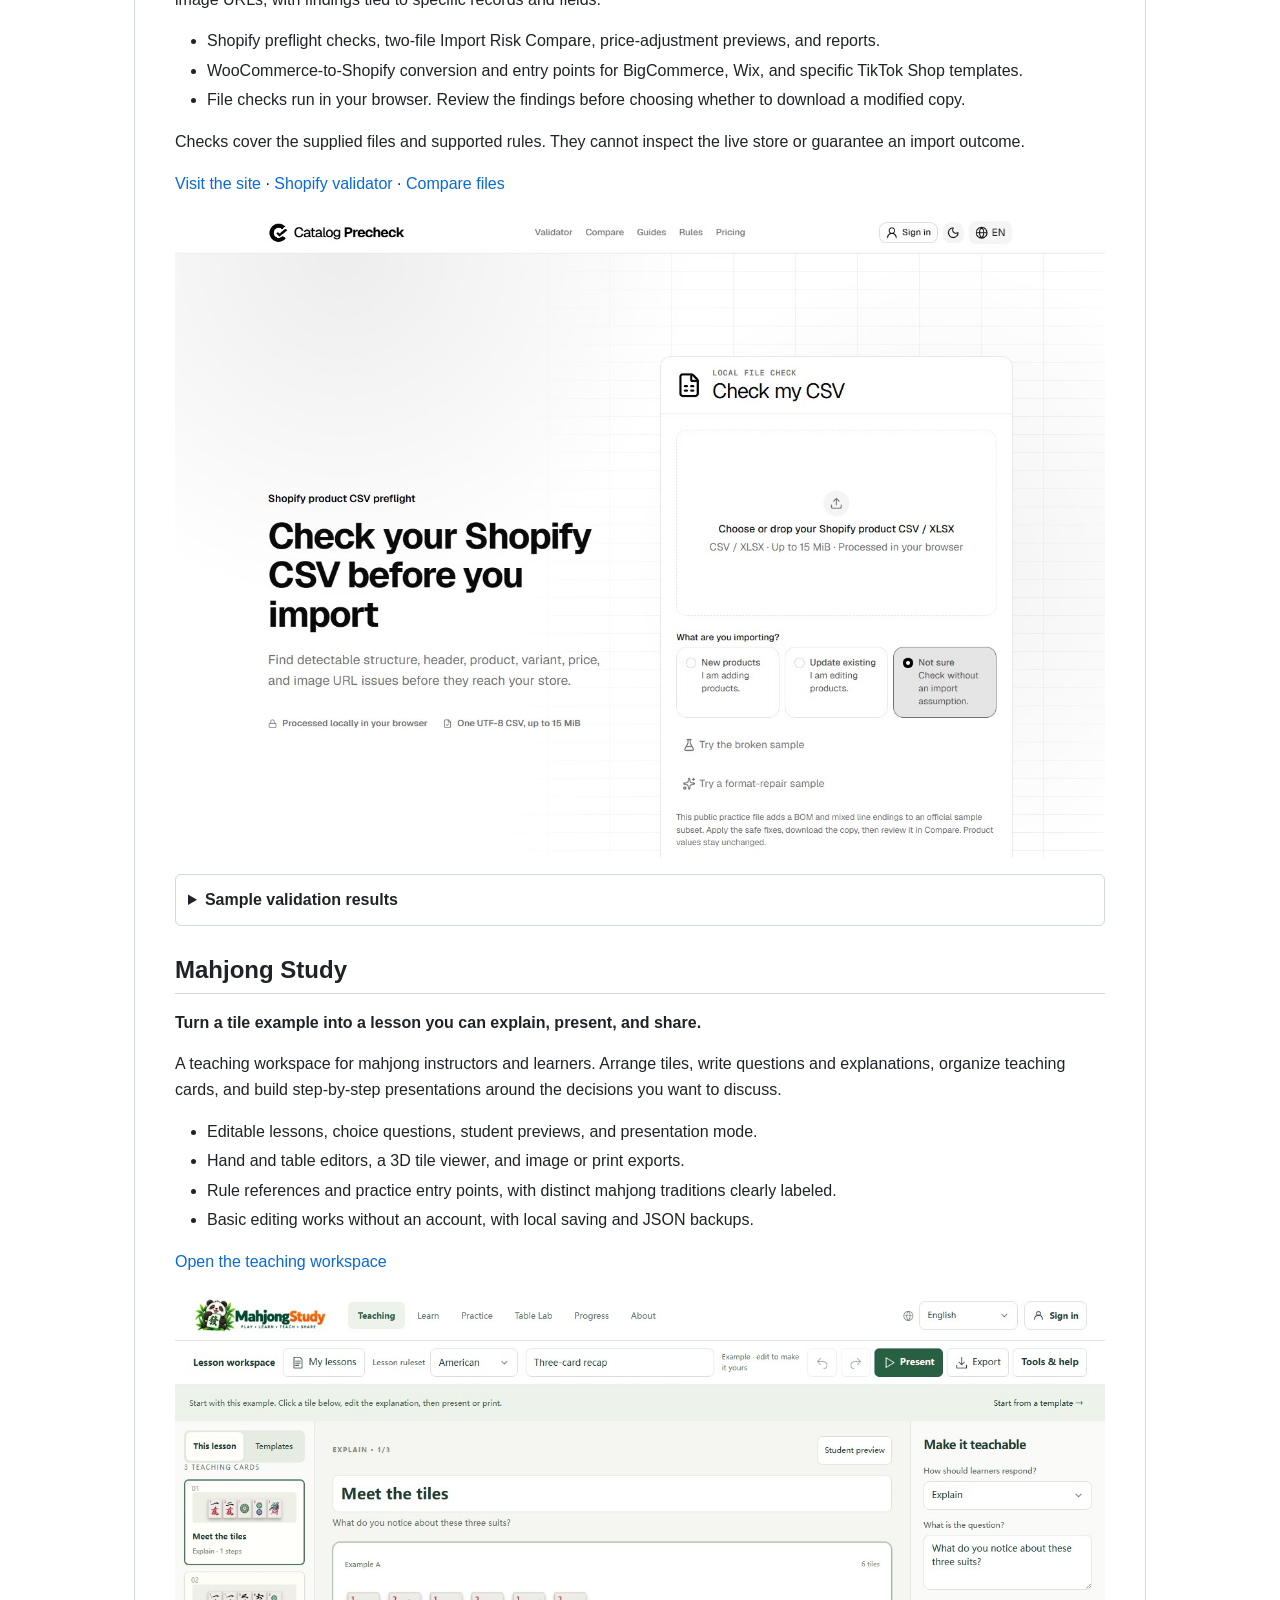
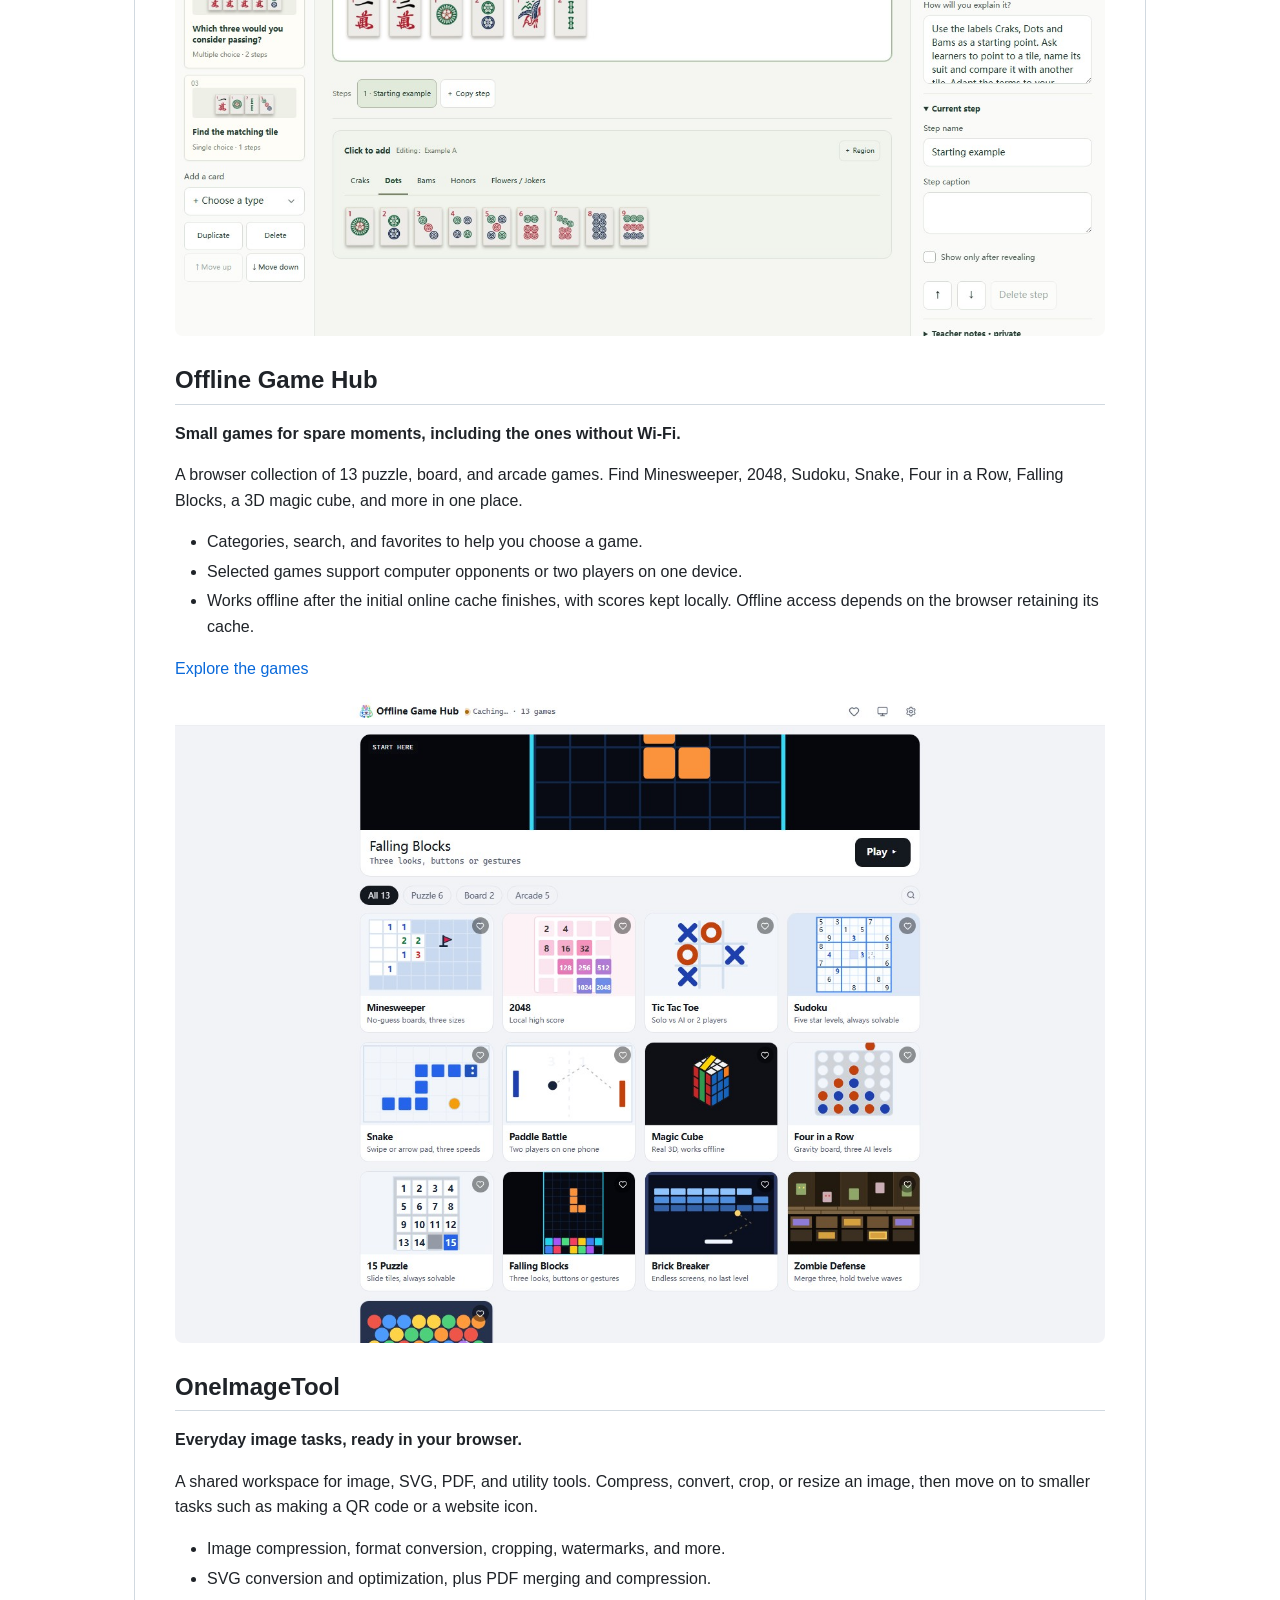
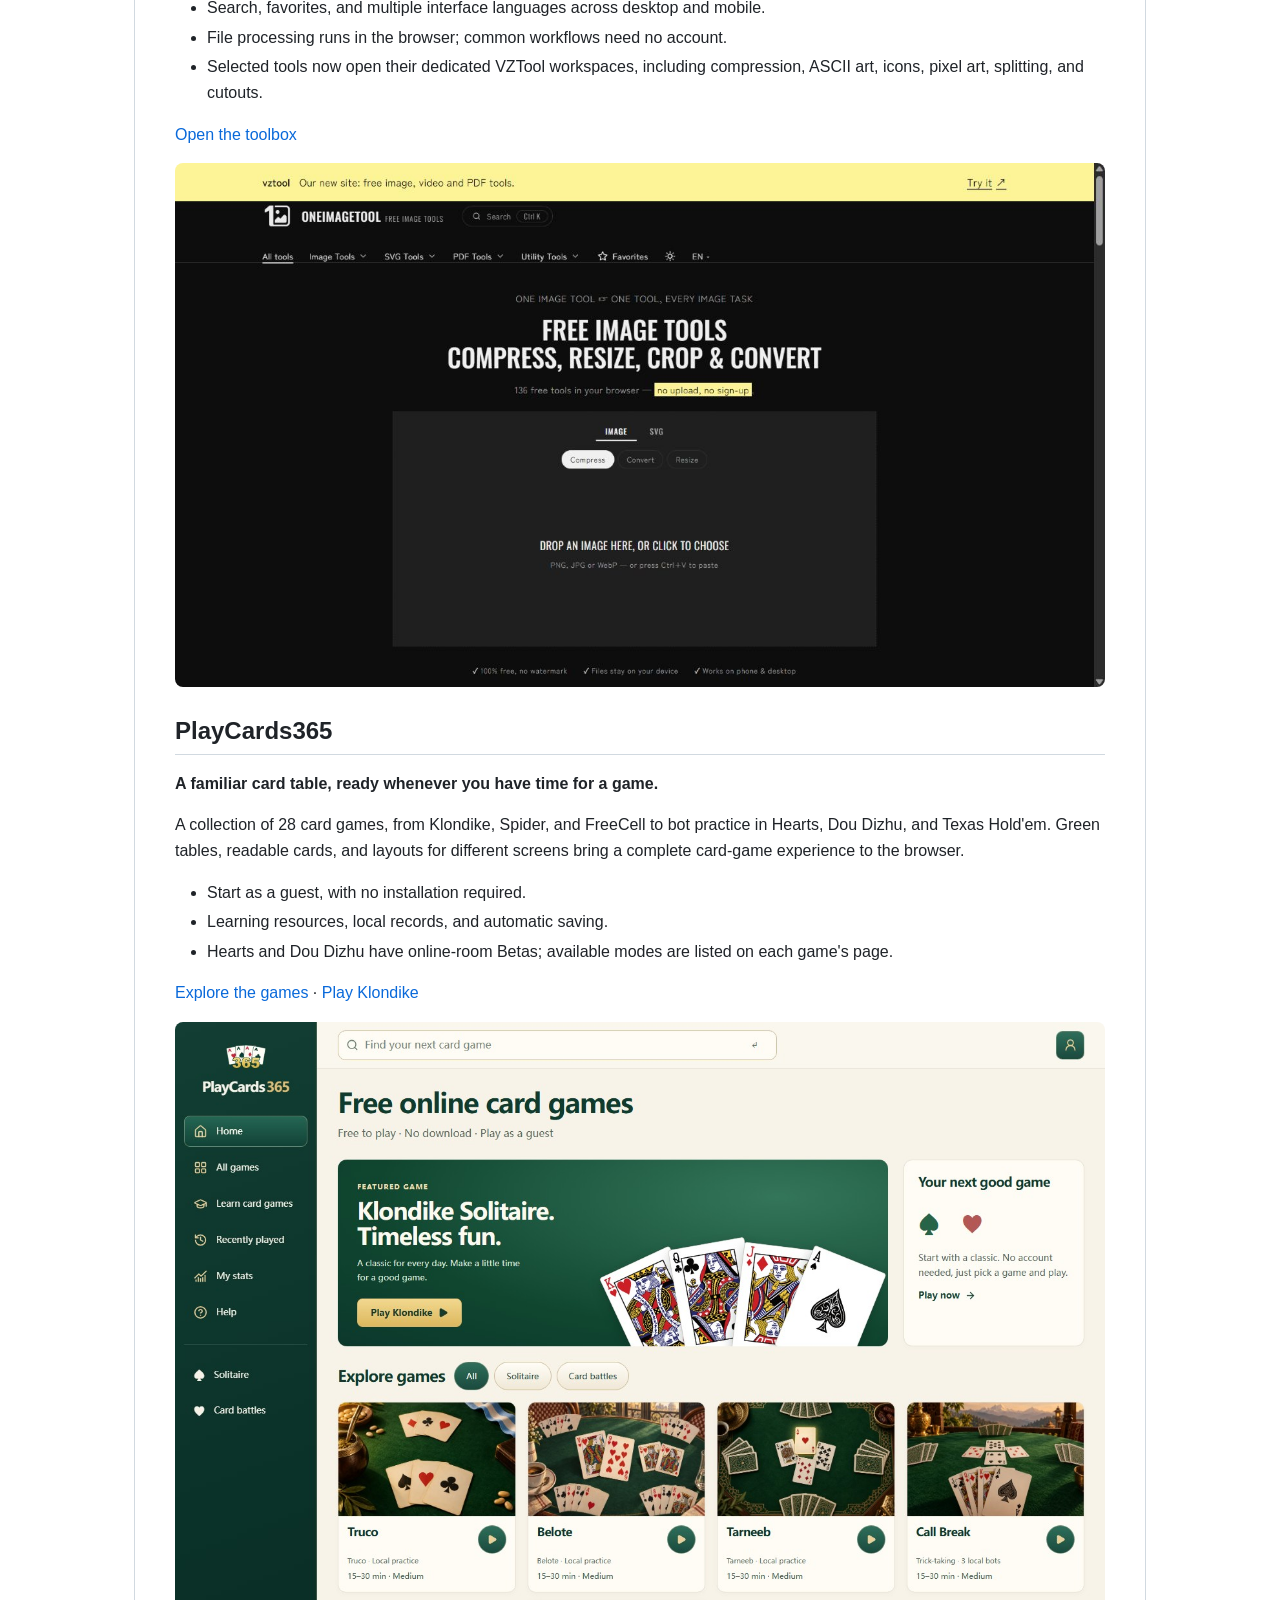
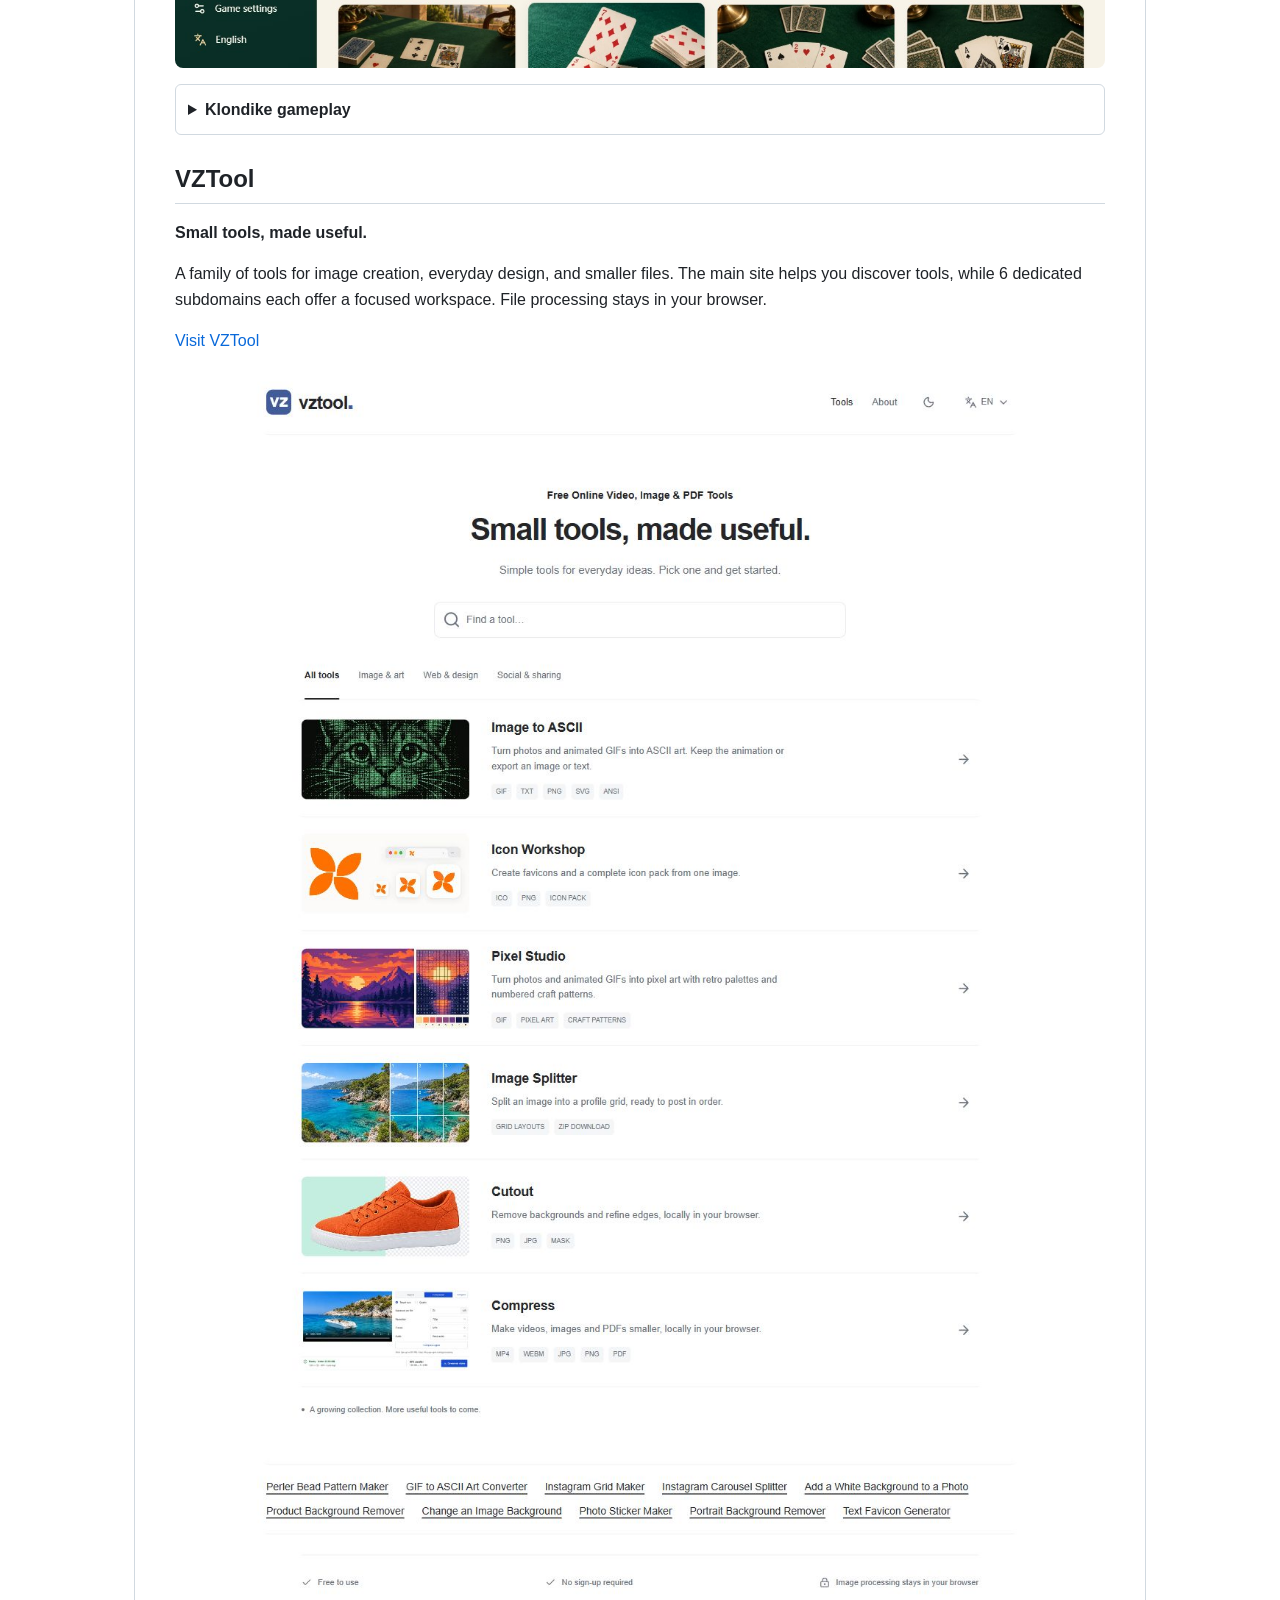
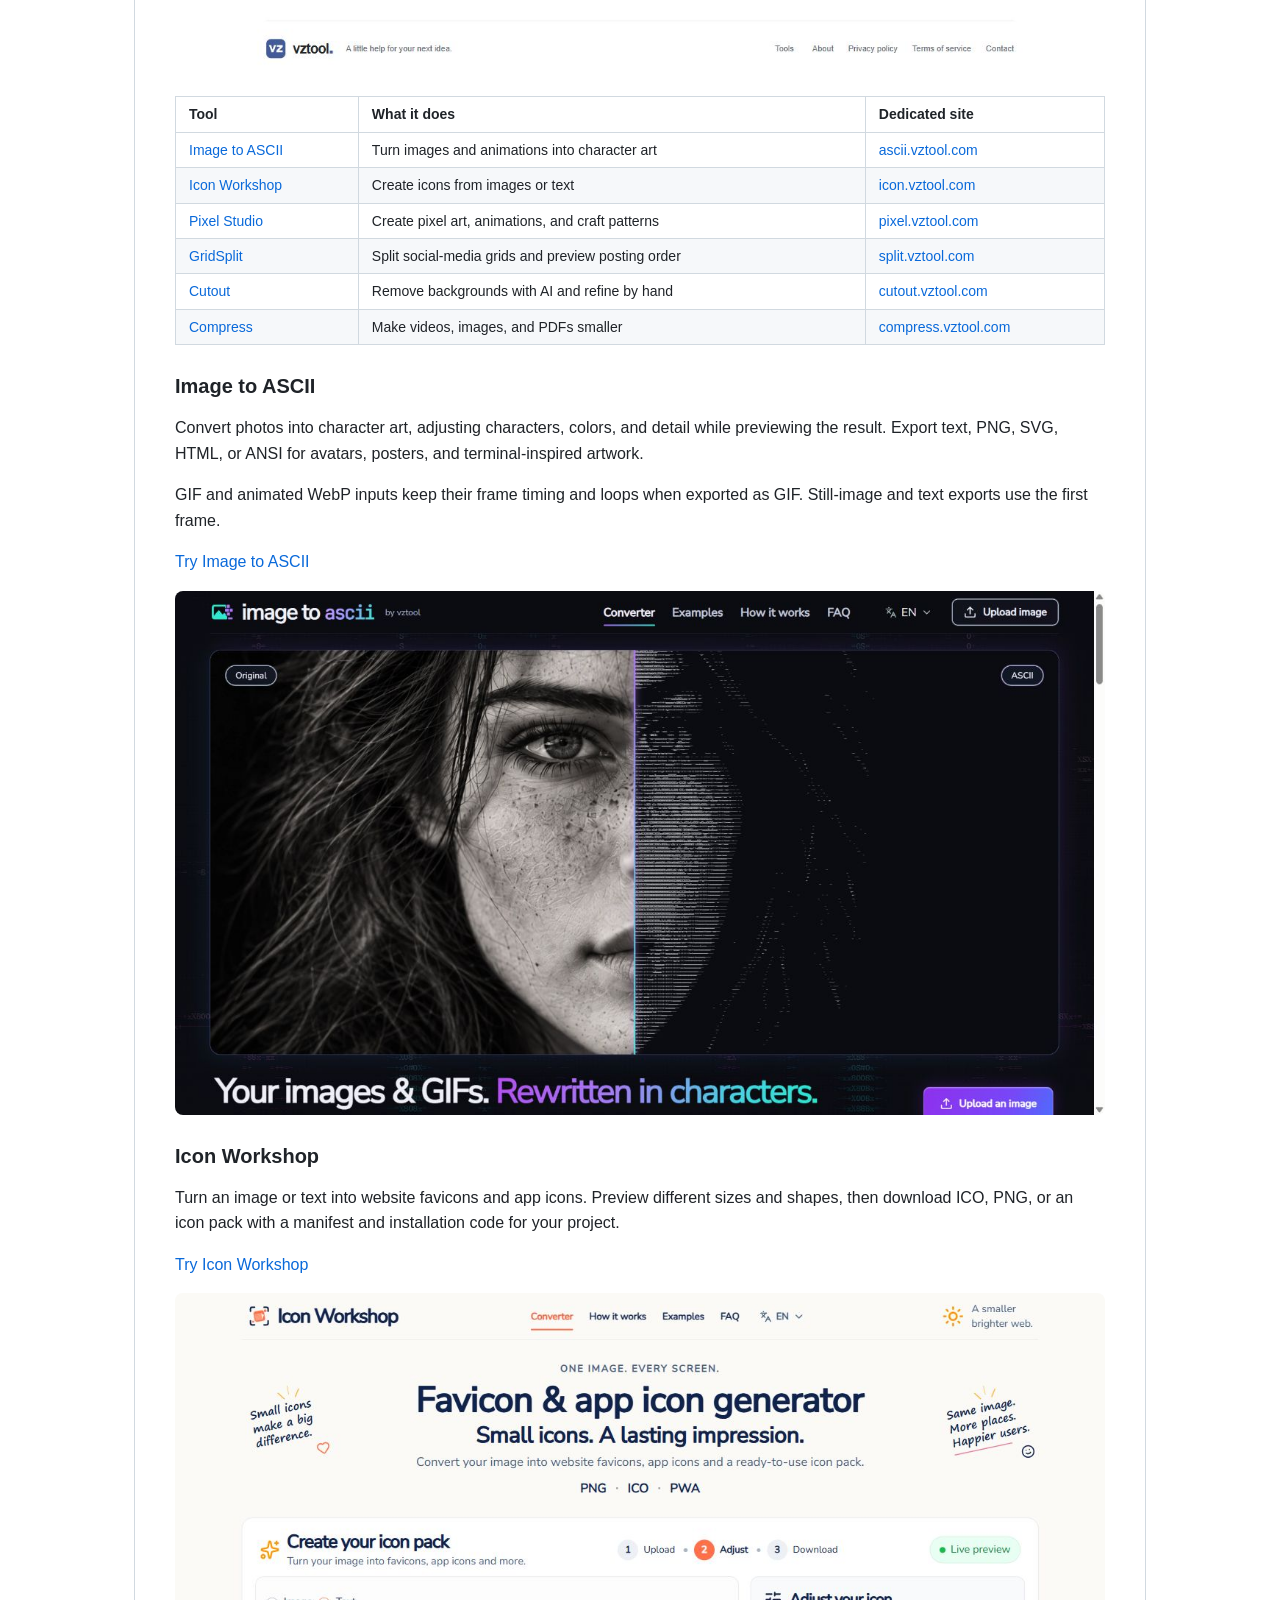
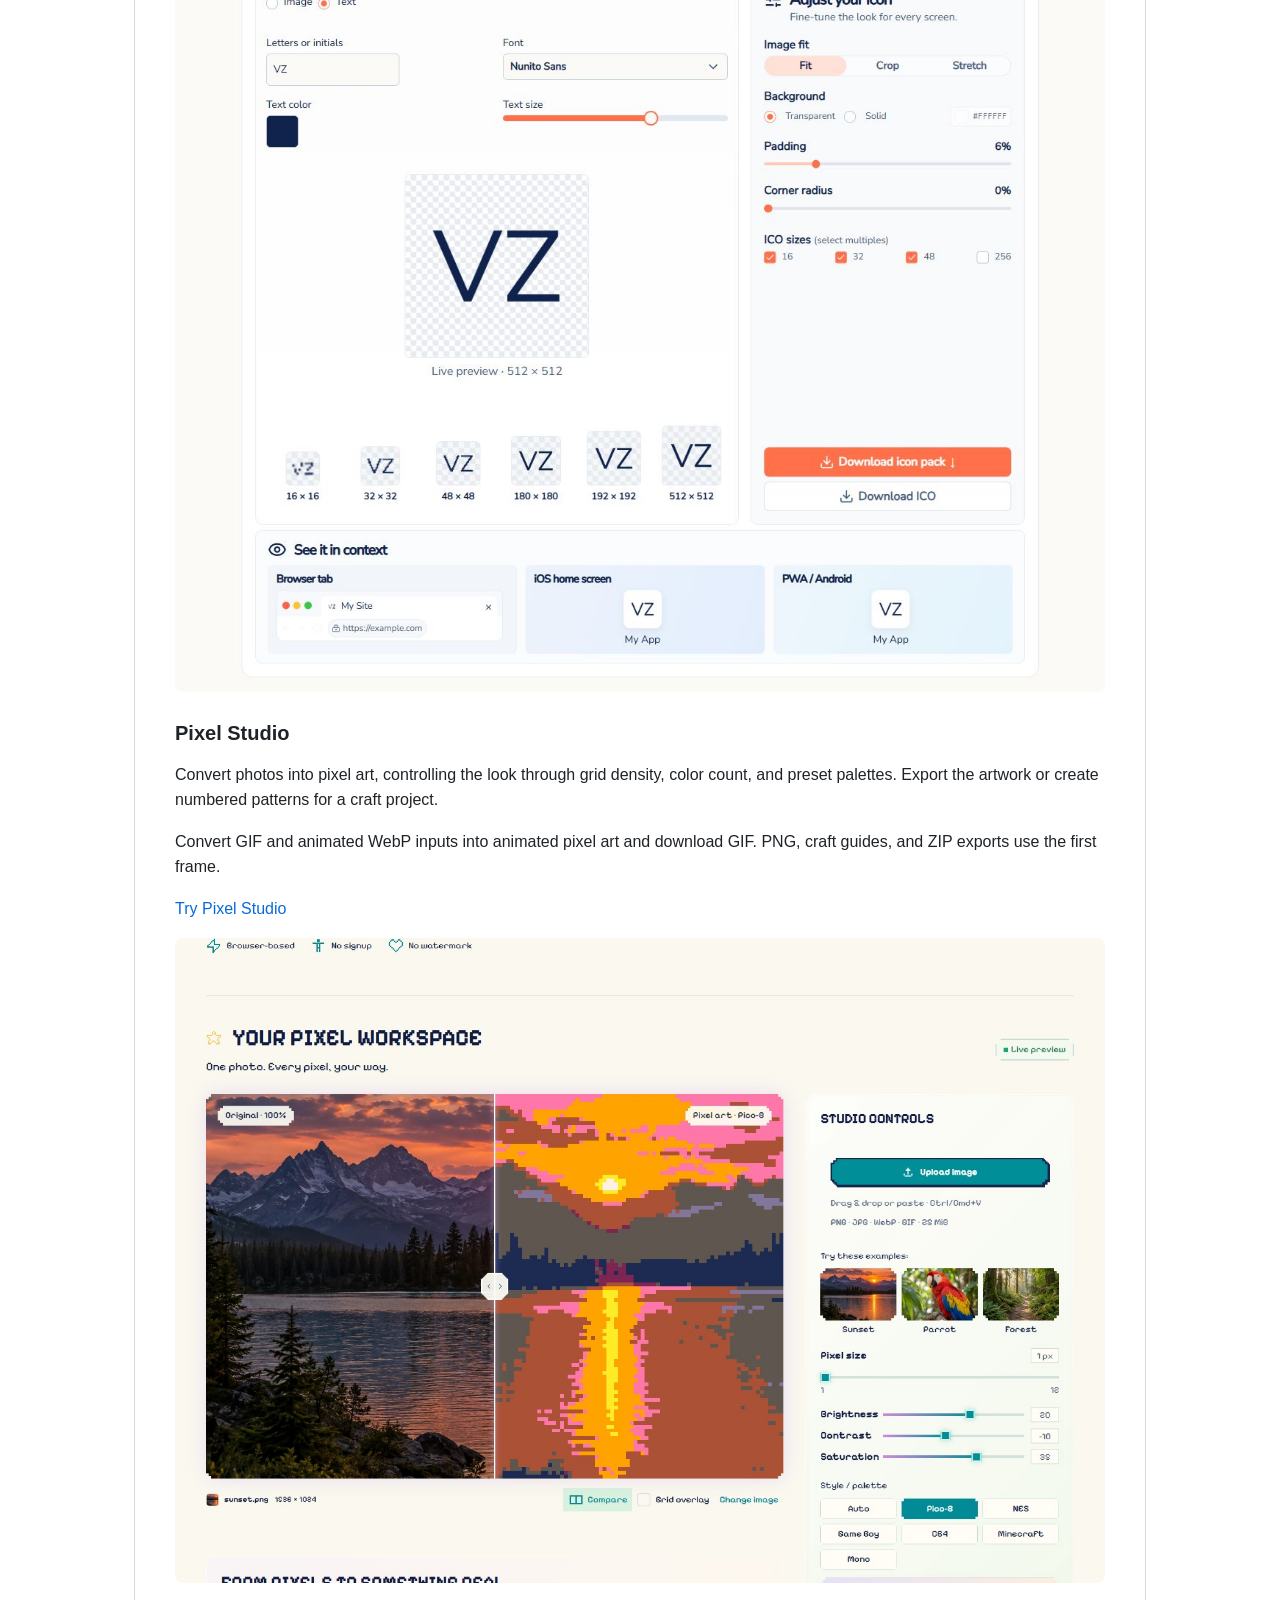
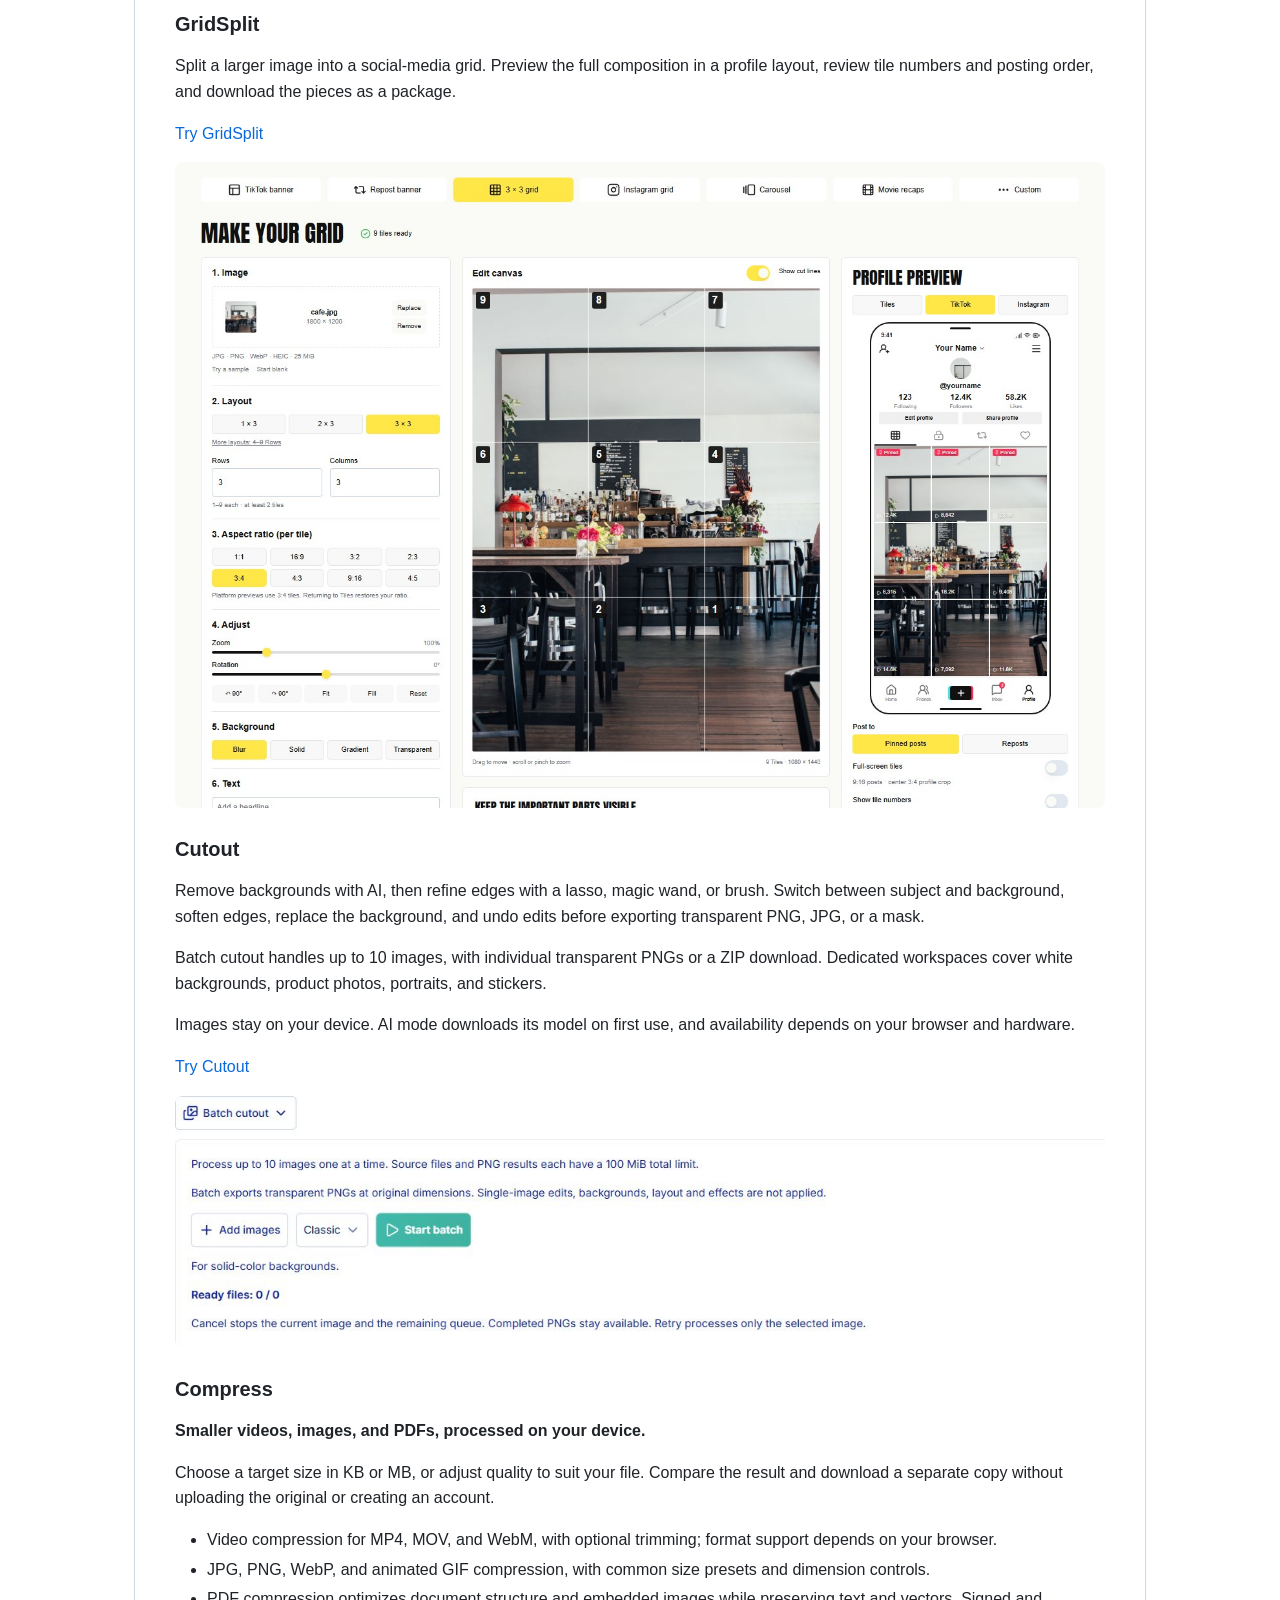
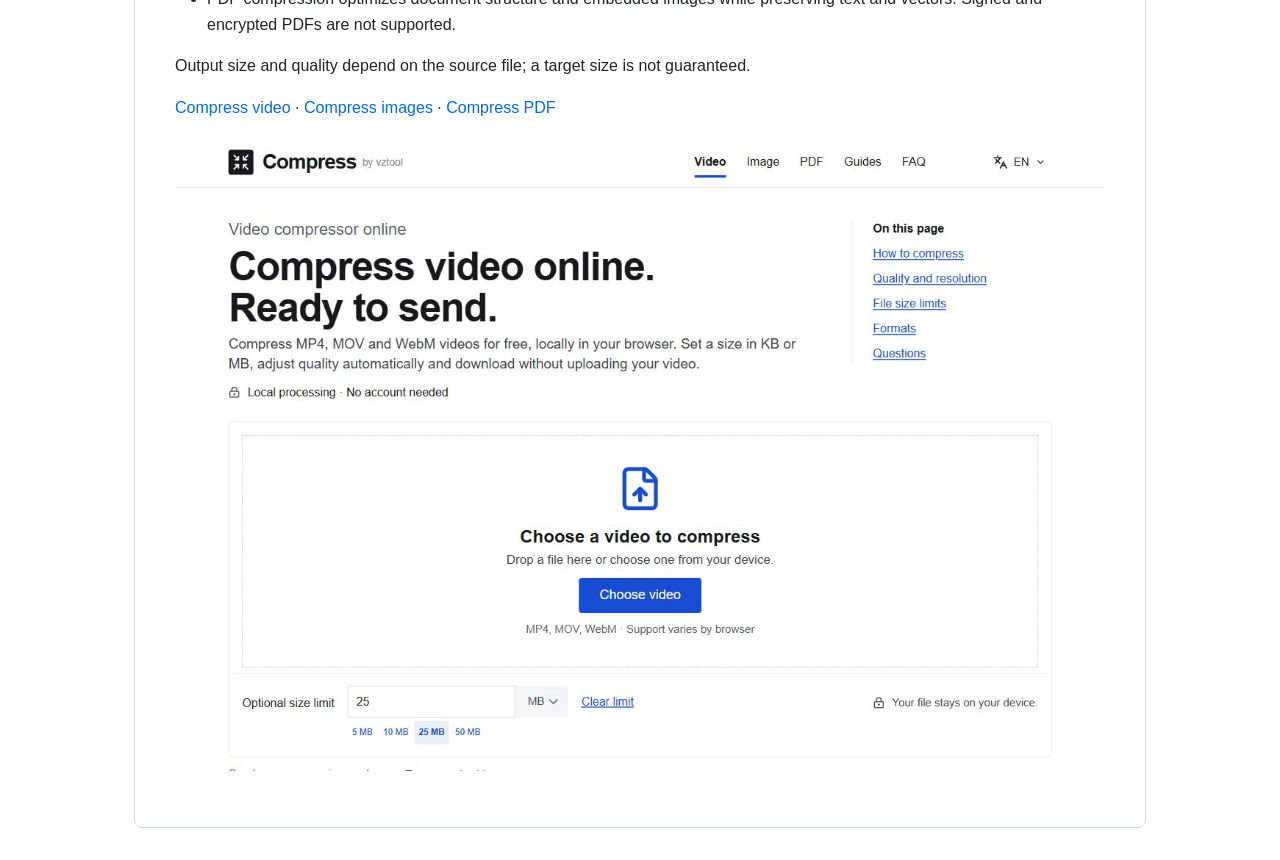
==== commit 8f9aaf43: "Add HuaanBuilds YouTube link to the bilingual portfolio Changes since the previous release: 9bfe4ae " ====
--- a/index.html
+++ b/index.html
@@ -25,7 +25,7 @@
   <main id="main"><article><p><img src="assets/cover.svg" alt="Work Display — Ideas you can open, use, and play"></p>
 <h1 id="work-display--selected-work">Work Display · Selected Work</h1>
 <p>Hi, I&#39;m <a href="https://github.com/NongfuSpringSweet">NongfuSpringSweet</a>. This is a collection of my live projects: practical utilities, creative workspaces, a teaching app, and browser games.</p>
-<p><strong>Follow <a href="https://x.com/HuaAnDev">@HuaAnDev on X</a></strong> for new launches, product updates, and development notes.</p>
+<p><strong>Follow <a href="https://x.com/HuaAnDev">@HuaAnDev on X</a> and <a href="https://www.youtube.com/@HuaanBuilds">@HuaanBuilds on YouTube</a></strong> for new launches, product updates, and development notes.</p>
 <p><strong>8 live projects · 14 websites</strong></p>
 <h2 id="explore-the-projects">Explore the projects</h2>
 <table>
